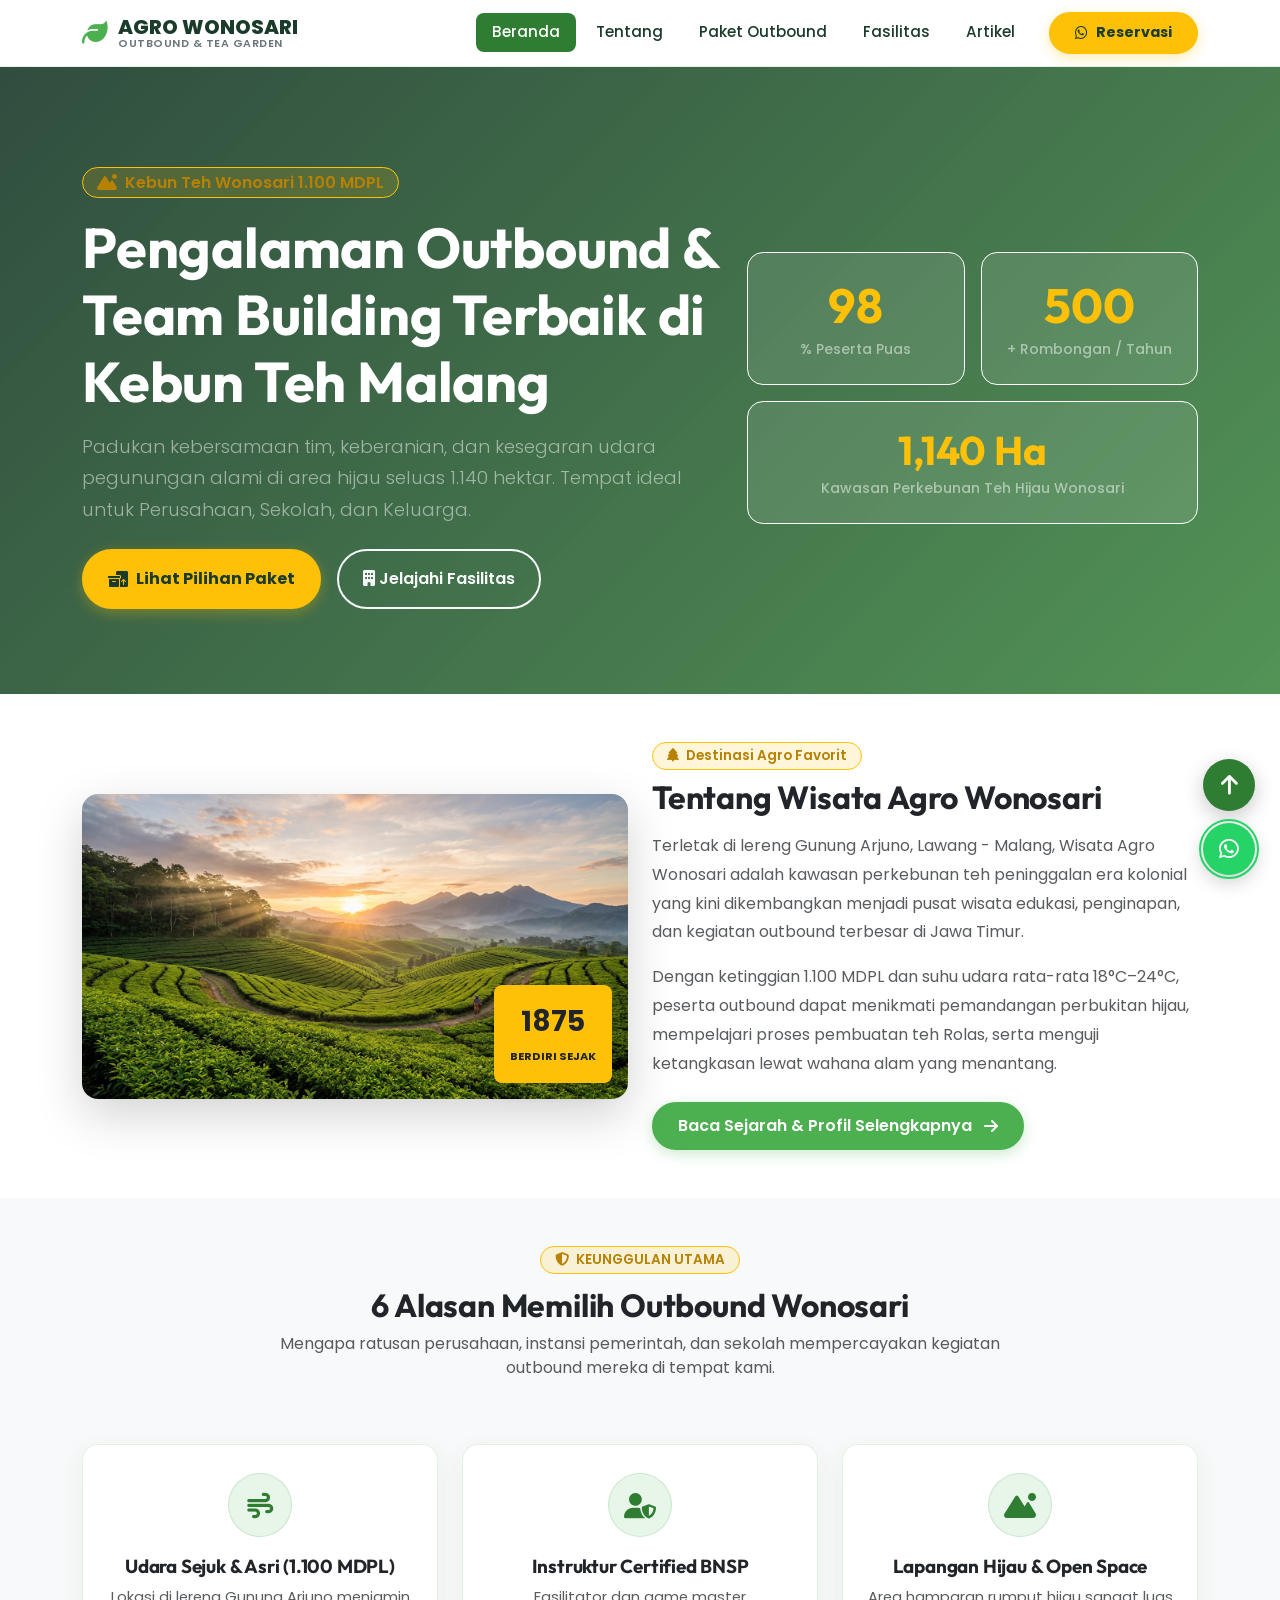
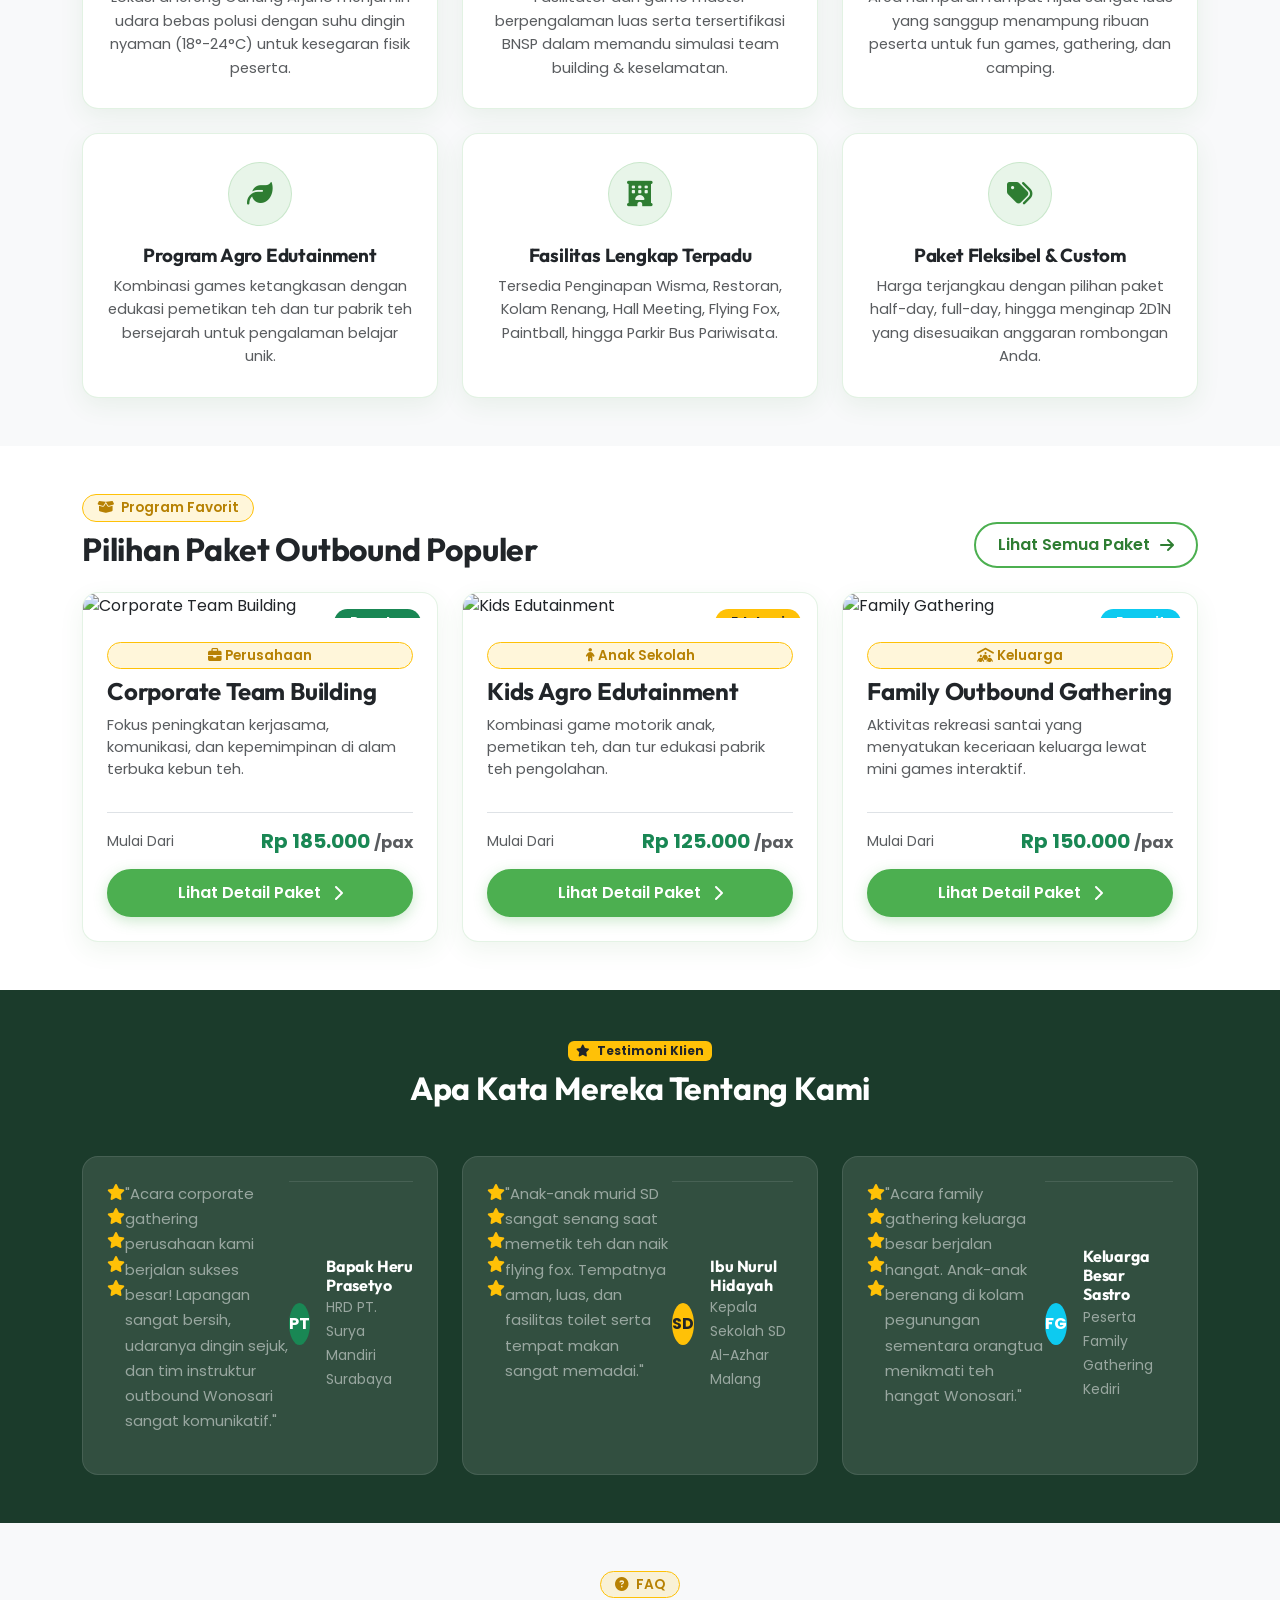
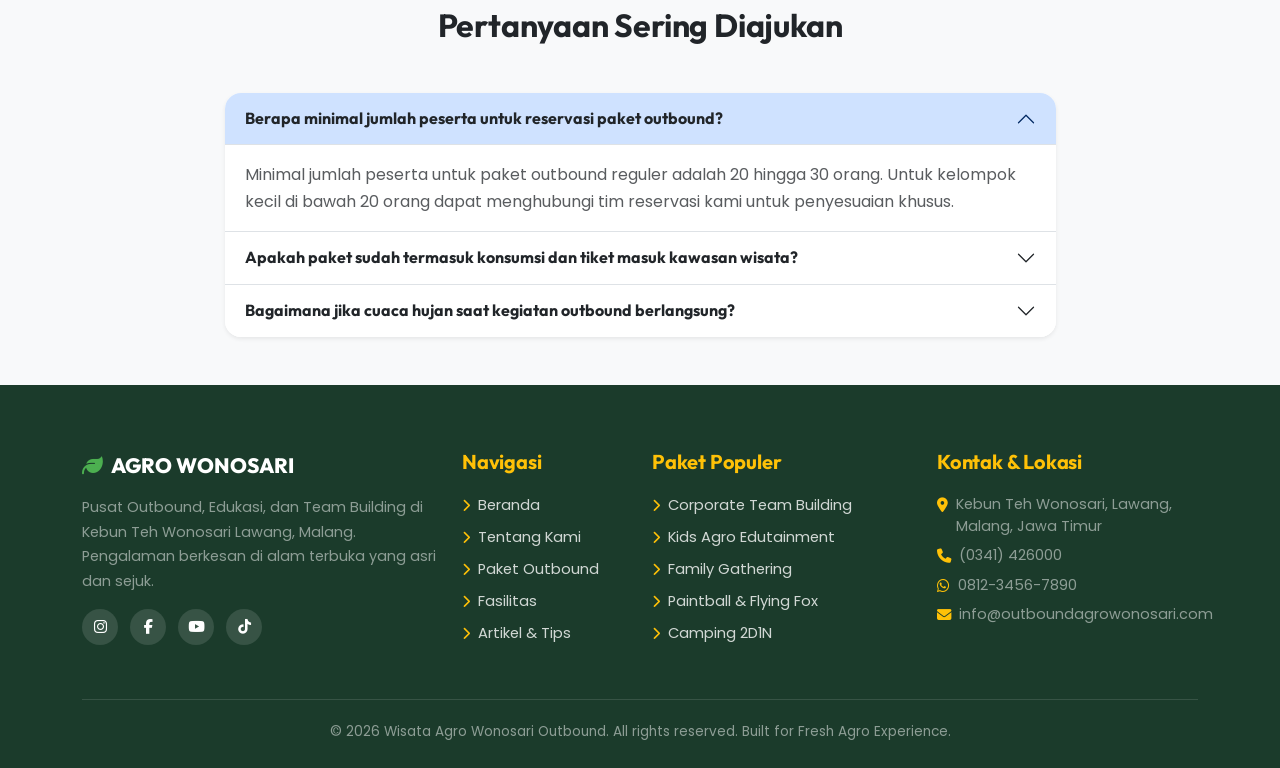
==== index.html @ eac73b1e "wisata agro" ====
<!DOCTYPE html>
<html lang="id">
<head>
  <meta charset="UTF-8" />
  <meta name="viewport" content="width=device-width, initial-scale=1.0" />
  <title>Outbound Wisata Agro Wonosari - Kebun Teh Malang</title>
  <meta name="description" content="Paket outbound terbaik di Wisata Agro Wonosari Kebun Teh Lawang Malang. Team building, family gathering, kids edutainment di kebun teh seluas 1.140 hektar." />
  
  <!-- CSS Dependencies -->
  <link rel="stylesheet" href="https://cdn.jsdelivr.net/npm/bootstrap@5.3.3/dist/css/bootstrap.min.css" />
  <link rel="stylesheet" href="https://cdnjs.cloudflare.com/ajax/libs/font-awesome/6.5.0/css/all.min.css" />
  <link rel="stylesheet" href="css/style.css" />
</head>
<body>

  <!-- Navigation Bar (Sticky Top with Uniform Logo & Right Aligned Hamburger) -->
  <nav class="navbar navbar-expand-lg navbar-custom sticky-top">
    <div class="container d-flex justify-content-between align-items-center">
      <a class="navbar-brand m-0" href="index.html">
        <i class="fa-solid fa-leaf"></i>
        <span class="brand-title">AGRO WONOSARI <small class="brand-sub">OUTBOUND & TEA GARDEN</small></span>
      </a>
      <button class="navbar-toggler ms-auto" type="button" data-bs-toggle="collapse" data-bs-target="#navbarContent" aria-controls="navbarContent" aria-expanded="false" aria-label="Toggle navigation">
        <i class="fa-solid fa-bars"></i>
      </button>

      <div class="collapse navbar-collapse" id="navbarContent">
        <ul class="navbar-nav ms-auto mb-2 mb-lg-0 align-items-lg-center">
          <li class="nav-item"><a class="nav-link active" href="index.html">Beranda</a></li>
          <li class="nav-item"><a class="nav-link" href="tentang.html">Tentang</a></li>
          <li class="nav-item"><a class="nav-link" href="paket.html">Paket Outbound</a></li>
          <li class="nav-item"><a class="nav-link" href="fasilitas.html">Fasilitas</a></li>
          <li class="nav-item"><a class="nav-link" href="artikel.html">Artikel</a></li>
          <li class="nav-item ms-lg-3 mt-2 mt-lg-0">
            <a href="https://wa.me/6281234567890?text=Halo%20Admin%20Wisata%20Agro%20Wonosari,%20saya%20ingin%20tanya%20paket%20outbound" target="_blank" class="btn btn-amber text-dark px-4 py-2" style="font-size: 0.9rem;">
              <i class="fa-brands fa-whatsapp"></i> Reservasi
            </a>
          </li>
        </ul>
      </div>
    </div>
  </nav>

  <!-- Hero Section -->
  <section class="hero-section text-white position-relative">
    <div class="container position-relative z-1">
      <div class="row align-items-center gy-4">
        <div class="col-lg-7">
          <span class="badge badge-amber mb-3 fs-6"><i class="fa-solid fa-mountain-sun me-1"></i> Kebun Teh Wonosari 1.100 MDPL</span>
          <h1 class="display-4 fw-bold text-white mb-3" style="line-height: 1.2;">
            Pengalaman Outbound & Team Building Terbaik di Kebun Teh Malang
          </h1>
          <p class="lead text-white-50 mb-4" style="font-size: 1.15rem; line-height: 1.7;">
            Padukan kebersamaan tim, keberanian, dan kesegaran udara pegunungan alami di area hijau seluas 1.140 hektar. Tempat ideal untuk Perusahaan, Sekolah, dan Keluarga.
          </p>
          <div class="d-flex flex-wrap gap-3">
            <a href="paket.html" class="btn btn-amber text-dark px-4 py-3 fs-6">
              <i class="fa-solid fa-boxes-packing"></i> Lihat Pilihan Paket
            </a>
            <a href="fasilitas.html" class="btn btn-outline-light px-4 py-3 rounded-pill fw-semibold" style="border-width: 2px;">
              <i class="fa-solid fa-building"></i> Jelajahi Fasilitas
            </a>
          </div>
        </div>
        <div class="col-lg-5">
          <div class="row g-3">
            <div class="col-6">
              <div class="p-4 rounded-4 text-center bg-white bg-opacity-10 border border-white border-opacity-20 backdrop-blur">
                <h2 class="display-5 fw-bold text-warning mb-1" data-counter data-target="98">0</h2>
                <p class="small text-white-50 m-0 fw-medium">% Peserta Puas</p>
              </div>
            </div>
            <div class="col-6">
              <div class="p-4 rounded-4 text-center bg-white bg-opacity-10 border border-white border-opacity-20 backdrop-blur">
                <h2 class="display-5 fw-bold text-warning mb-1" data-counter data-target="500">0</h2>
                <p class="small text-white-50 m-0 fw-medium">+ Rombongan / Tahun</p>
              </div>
            </div>
            <div class="col-12">
              <div class="p-4 rounded-4 text-center bg-white bg-opacity-10 border border-white border-opacity-20 backdrop-blur">
                <h2 class="display-6 fw-bold text-warning mb-1"><span data-counter data-target="1140">0</span> Ha</h2>
                <p class="small text-white-50 m-0 fw-medium">Kawasan Perkebunan Teh Hijau Wonosari</p>
              </div>
            </div>
          </div>
        </div>
      </div>
    </div>
  </section>

  <!-- About Section -->
  <section class="py-5 bg-white">
    <div class="container" data-reveal>
      <div class="row align-items-center g-4">
        <div class="col-lg-6">
          <div class="position-relative">
            <img src="assets/img/Wonosari_tea_garden_Malang_202608051844.jpeg" alt="Tentang Wisata Agro Wonosari" class="img-fluid rounded-4 shadow-lg w-100" style="max-height: 400px; object-fit: cover;">
            <div class="position-absolute bottom-0 end-0 bg-warning text-dark p-3 m-3 rounded-3 shadow fw-bold text-center">
              <span class="fs-3 d-block leading-none">1875</span>
              <small class="text-uppercase" style="font-size: 0.7rem;">Berdiri Sejak</small>
            </div>
          </div>
        </div>
        <div class="col-lg-6">
          <span class="badge badge-amber mb-2"><i class="fa-solid fa-tree me-1"></i> Destinasi Agro Favorit</span>
          <h2 class="fw-bold text-dark mb-3">Tentang Wisata Agro Wonosari</h2>
          <p class="text-muted" style="line-height: 1.8;">
            Terletak di lereng Gunung Arjuno, Lawang - Malang, Wisata Agro Wonosari adalah kawasan perkebunan teh peninggalan era kolonial yang kini dikembangkan menjadi pusat wisata edukasi, penginapan, dan kegiatan outbound terbesar di Jawa Timur.
          </p>
          <p class="text-muted" style="line-height: 1.8;">
            Dengan ketinggian 1.100 MDPL dan suhu udara rata-rata 18°C–24°C, peserta outbound dapat menikmati pemandangan perbukitan hijau, mempelajari proses pembuatan teh Rolas, serta menguji ketangkasan lewat wahana alam yang menantang.
          </p>
          <div class="pt-2">
            <a href="tentang.html" class="btn btn-primary-custom">
              Baca Sejarah & Profil Selengkapnya <i class="fa-solid fa-arrow-right ms-1"></i>
            </a>
          </div>
        </div>
      </div>
    </div>
  </section>

  <!-- 6 Alasan Memilih Outbound Wonosari Section (Revised with Themed Responsive Cards) -->
  <section class="py-5 bg-light">
    <div class="container">
      
      <div class="row text-center mb-5" data-reveal>
        <div class="col-lg-8 mx-auto">
          <span class="badge badge-amber text-uppercase mb-2"><i class="fa-solid fa-shield-halved me-1"></i> Keunggulan Utama</span>
          <h2 class="fw-bold text-dark mt-1">6 Alasan Memilih Outbound Wonosari</h2>
          <p class="text-muted">Mengapa ratusan perusahaan, instansi pemerintah, dan sekolah mempercayakan kegiatan outbound mereka di tempat kami.</p>
        </div>
      </div>

      <div class="row g-4">

        <!-- Card 1 -->
        <div class="col-lg-4 col-md-6" data-reveal>
          <div class="reason-card">
            <div class="reason-icon-box">
              <i class="fa-solid fa-wind"></i>
            </div>
            <h4 class="fw-bold text-dark mb-2" style="font-size: 1.18rem;">Udara Sejuk & Asri (1.100 MDPL)</h4>
            <p class="text-muted m-0" style="font-size: 0.92rem; line-height: 1.6;">
              Lokasi di lereng Gunung Arjuno menjamin udara bebas polusi dengan suhu dingin nyaman (18°-24°C) untuk kesegaran fisik peserta.
            </p>
          </div>
        </div>

        <!-- Card 2 -->
        <div class="col-lg-4 col-md-6" data-reveal>
          <div class="reason-card">
            <div class="reason-icon-box">
              <i class="fa-solid fa-user-shield"></i>
            </div>
            <h4 class="fw-bold text-dark mb-2" style="font-size: 1.18rem;">Instruktur Certified BNSP</h4>
            <p class="text-muted m-0" style="font-size: 0.92rem; line-height: 1.6;">
              Fasilitator dan game master berpengalaman luas serta tersertifikasi BNSP dalam memandu simulasi team building & keselamatan.
            </p>
          </div>
        </div>

        <!-- Card 3 -->
        <div class="col-lg-4 col-md-6" data-reveal>
          <div class="reason-card">
            <div class="reason-icon-box">
              <i class="fa-solid fa-mountain-sun"></i>
            </div>
            <h4 class="fw-bold text-dark mb-2" style="font-size: 1.18rem;">Lapangan Hijau & Open Space</h4>
            <p class="text-muted m-0" style="font-size: 0.92rem; line-height: 1.6;">
              Area hamparan rumput hijau sangat luas yang sanggup menampung ribuan peserta untuk fun games, gathering, dan camping.
            </p>
          </div>
        </div>

        <!-- Card 4 -->
        <div class="col-lg-4 col-md-6" data-reveal>
          <div class="reason-card">
            <div class="reason-icon-box">
              <i class="fa-solid fa-leaf"></i>
            </div>
            <h4 class="fw-bold text-dark mb-2" style="font-size: 1.18rem;">Program Agro Edutainment</h4>
            <p class="text-muted m-0" style="font-size: 0.92rem; line-height: 1.6;">
              Kombinasi games ketangkasan dengan edukasi pemetikan teh dan tur pabrik teh bersejarah untuk pengalaman belajar unik.
            </p>
          </div>
        </div>

        <!-- Card 5 -->
        <div class="col-lg-4 col-md-6" data-reveal>
          <div class="reason-card">
            <div class="reason-icon-box">
              <i class="fa-solid fa-hotel"></i>
            </div>
            <h4 class="fw-bold text-dark mb-2" style="font-size: 1.18rem;">Fasilitas Lengkap Terpadu</h4>
            <p class="text-muted m-0" style="font-size: 0.92rem; line-height: 1.6;">
              Tersedia Penginapan Wisma, Restoran, Kolam Renang, Hall Meeting, Flying Fox, Paintball, hingga Parkir Bus Pariwisata.
            </p>
          </div>
        </div>

        <!-- Card 6 -->
        <div class="col-lg-4 col-md-6" data-reveal>
          <div class="reason-card">
            <div class="reason-icon-box">
              <i class="fa-solid fa-tags"></i>
            </div>
            <h4 class="fw-bold text-dark mb-2" style="font-size: 1.18rem;">Paket Fleksibel & Custom</h4>
            <p class="text-muted m-0" style="font-size: 0.92rem; line-height: 1.6;">
              Harga terjangkau dengan pilihan paket half-day, full-day, hingga menginap 2D1N yang disesuaikan anggaran rombongan Anda.
            </p>
          </div>
        </div>

      </div>
    </div>
  </section>

  <!-- Package Preview Section (Revised with Standard Proportional Image Height) -->
  <section class="py-5 bg-white">
    <div class="container">
      
      <div class="d-flex flex-wrap justify-content-between align-items-end mb-4" data-reveal>
        <div>
          <span class="badge badge-amber mb-2"><i class="fa-solid fa-box-open me-1"></i> Program Favorit</span>
          <h2 class="fw-bold text-dark m-0">Pilihan Paket Outbound Populer</h2>
        </div>
        <a href="paket.html" class="btn btn-outline-custom mt-3 mt-md-0">
          Lihat Semua Paket <i class="fa-solid fa-arrow-right ms-1"></i>
        </a>
      </div>

      <div class="row g-4">

        <!-- Package Preview 1 -->
        <div class="col-lg-4 col-md-6" data-reveal>
          <div class="custom-card">
            <div class="position-relative overflow-hidden">
              <img src="https://images.unsplash.com/photo-1522071820081-009f0129c71c?auto=format&fit=crop&w=600&q=80" class="package-card-img" alt="Corporate Team Building">
              <span class="position-absolute top-0 end-0 bg-success text-white px-3 py-1 m-3 rounded-pill fw-bold" style="font-size: 0.78rem;">Populer</span>
            </div>
            <div class="card-body p-4 d-flex flex-column">
              <span class="badge badge-amber mb-2 w-fit-content"><i class="fa-solid fa-briefcase"></i> Perusahaan</span>
              <h4 class="fw-bold text-dark mb-2">Corporate Team Building</h4>
              <p class="text-muted flex-grow-1" style="font-size: 0.92rem;">
                Fokus peningkatan kerjasama, komunikasi, dan kepemimpinan di alam terbuka kebun teh.
              </p>
              <div class="d-flex justify-content-between align-items-center pt-3 border-top my-3">
                <span class="text-muted small">Mulai Dari</span>
                <span class="h5 m-0 text-success fw-bold">Rp 185.000 <small class="fs-6 text-muted">/pax</small></span>
              </div>
              <a href="paket.html" class="btn btn-primary-custom w-100 justify-content-center">
                Lihat Detail Paket <i class="fa-solid fa-chevron-right ms-1"></i>
              </a>
            </div>
          </div>
        </div>

        <!-- Package Preview 2 -->
        <div class="col-lg-4 col-md-6" data-reveal>
          <div class="custom-card">
            <div class="position-relative overflow-hidden">
              <img src="https://images.unsplash.com/photo-1502086223501-7ea6ecd79368?auto=format&fit=crop&w=600&q=80" class="package-card-img" alt="Kids Edutainment">
              <span class="position-absolute top-0 end-0 bg-warning text-dark px-3 py-1 m-3 rounded-pill fw-bold" style="font-size: 0.78rem;">Edukasi</span>
            </div>
            <div class="card-body p-4 d-flex flex-column">
              <span class="badge badge-amber mb-2 w-fit-content"><i class="fa-solid fa-child"></i> Anak Sekolah</span>
              <h4 class="fw-bold text-dark mb-2">Kids Agro Edutainment</h4>
              <p class="text-muted flex-grow-1" style="font-size: 0.92rem;">
                Kombinasi game motorik anak, pemetikan teh, dan tur edukasi pabrik teh pengolahan.
              </p>
              <div class="d-flex justify-content-between align-items-center pt-3 border-top my-3">
                <span class="text-muted small">Mulai Dari</span>
                <span class="h5 m-0 text-success fw-bold">Rp 125.000 <small class="fs-6 text-muted">/pax</small></span>
              </div>
              <a href="paket.html" class="btn btn-primary-custom w-100 justify-content-center">
                Lihat Detail Paket <i class="fa-solid fa-chevron-right ms-1"></i>
              </a>
            </div>
          </div>
        </div>

        <!-- Package Preview 3 -->
        <div class="col-lg-4 col-md-6" data-reveal>
          <div class="custom-card">
            <div class="position-relative overflow-hidden">
              <img src="https://images.unsplash.com/photo-1511895426328-dc8714191300?auto=format&fit=crop&w=600&q=80" class="package-card-img" alt="Family Gathering">
              <span class="position-absolute top-0 end-0 bg-info text-white px-3 py-1 m-3 rounded-pill fw-bold" style="font-size: 0.78rem;">Favorit</span>
            </div>
            <div class="card-body p-4 d-flex flex-column">
              <span class="badge badge-amber mb-2 w-fit-content"><i class="fa-solid fa-people-roof"></i> Keluarga</span>
              <h4 class="fw-bold text-dark mb-2">Family Outbound Gathering</h4>
              <p class="text-muted flex-grow-1" style="font-size: 0.92rem;">
                Aktivitas rekreasi santai yang menyatukan keceriaan keluarga lewat mini games interaktif.
              </p>
              <div class="d-flex justify-content-between align-items-center pt-3 border-top my-3">
                <span class="text-muted small">Mulai Dari</span>
                <span class="h5 m-0 text-success fw-bold">Rp 150.000 <small class="fs-6 text-muted">/pax</small></span>
              </div>
              <a href="paket.html" class="btn btn-primary-custom w-100 justify-content-center">
                Lihat Detail Paket <i class="fa-solid fa-chevron-right ms-1"></i>
              </a>
            </div>
          </div>
        </div>

      </div>
    </div>
  </section>

  <!-- Testimonials Section -->
  <section class="py-5 text-white" style="background-color: var(--deep-forest);">
    <div class="container" data-reveal>
      <div class="text-center mb-5">
        <span class="badge bg-warning text-dark mb-2"><i class="fa-solid fa-star me-1"></i> Testimoni Klien</span>
        <h2 class="fw-bold text-white">Apa Kata Mereka Tentang Kami</h2>
      </div>

      <div class="row g-4">
        <div class="col-md-4">
          <div class="p-4 rounded-4 bg-white bg-opacity-10 border border-white border-opacity-10 h-100 d-flex flex-direction-column">
            <div class="text-warning mb-3">
              <i class="fa-solid fa-star"></i><i class="fa-solid fa-star"></i><i class="fa-solid fa-star"></i><i class="fa-solid fa-star"></i><i class="fa-solid fa-star"></i>
            </div>
            <p class="text-white-50 flex-grow-1" style="font-size: 0.93rem; line-height: 1.7;">
              "Acara corporate gathering perusahaan kami berjalan sukses besar! Lapangan sangat bersih, udaranya dingin sejuk, dan tim instruktur outbound Wonosari sangat komunikatif."
            </p>
            <div class="d-flex align-items-center gap-3 pt-3 border-top border-white border-opacity-10">
              <div class="rounded-circle bg-success text-white d-flex align-items-center justify-content-center fw-bold" style="width: 42px; height: 42px;">PT</div>
              <div>
                <h6 class="fw-bold text-white m-0">Bapak Heru Prasetyo</h6>
                <small class="text-white-50">HRD PT. Surya Mandiri Surabaya</small>
              </div>
            </div>
          </div>
        </div>

        <div class="col-md-4">
          <div class="p-4 rounded-4 bg-white bg-opacity-10 border border-white border-opacity-10 h-100 d-flex flex-direction-column">
            <div class="text-warning mb-3">
              <i class="fa-solid fa-star"></i><i class="fa-solid fa-star"></i><i class="fa-solid fa-star"></i><i class="fa-solid fa-star"></i><i class="fa-solid fa-star"></i>
            </div>
            <p class="text-white-50 flex-grow-1" style="font-size: 0.93rem; line-height: 1.7;">
              "Anak-anak murid SD sangat senang saat memetik teh dan naik flying fox. Tempatnya aman, luas, dan fasilitas toilet serta tempat makan sangat memadai."
            </p>
            <div class="d-flex align-items-center gap-3 pt-3 border-top border-white border-opacity-10">
              <div class="rounded-circle bg-warning text-dark d-flex align-items-center justify-content-center fw-bold" style="width: 42px; height: 42px;">SD</div>
              <div>
                <h6 class="fw-bold text-white m-0">Ibu Nurul Hidayah</h6>
                <small class="text-white-50">Kepala Sekolah SD Al-Azhar Malang</small>
              </div>
            </div>
          </div>
        </div>

        <div class="col-md-4">
          <div class="p-4 rounded-4 bg-white bg-opacity-10 border border-white border-opacity-10 h-100 d-flex flex-direction-column">
            <div class="text-warning mb-3">
              <i class="fa-solid fa-star"></i><i class="fa-solid fa-star"></i><i class="fa-solid fa-star"></i><i class="fa-solid fa-star"></i><i class="fa-solid fa-star"></i>
            </div>
            <p class="text-white-50 flex-grow-1" style="font-size: 0.93rem; line-height: 1.7;">
              "Acara family gathering keluarga besar berjalan hangat. Anak-anak berenang di kolam pegunungan sementara orangtua menikmati teh hangat Wonosari."
            </p>
            <div class="d-flex align-items-center gap-3 pt-3 border-top border-white border-opacity-10">
              <div class="rounded-circle bg-info text-white d-flex align-items-center justify-content-center fw-bold" style="width: 42px; height: 42px;">FG</div>
              <div>
                <h6 class="fw-bold text-white m-0">Keluarga Besar Sastro</h6>
                <small class="text-white-50">Peserta Family Gathering Kediri</small>
              </div>
            </div>
          </div>
        </div>
      </div>

    </div>
  </section>

  <!-- FAQ Accordion Section -->
  <section class="py-5 bg-light">
    <div class="container" data-reveal>
      <div class="text-center mb-5">
        <span class="badge badge-amber mb-2"><i class="fa-solid fa-circle-question me-1"></i> FAQ</span>
        <h2 class="fw-bold text-dark">Pertanyaan Sering Diajukan</h2>
      </div>

      <div class="row justify-content-center">
        <div class="col-lg-9">
          <div class="accordion accordion-flush rounded-4 shadow-sm overflow-hidden" id="faqAccordion">
            
            <div class="accordion-item border-bottom">
              <h2 class="accordion-header" id="headingOne">
                <button class="accordion-button fw-bold text-dark" type="button" data-bs-toggle="collapse" data-bs-target="#collapseOne" aria-expanded="true" aria-controls="collapseOne">
                  Berapa minimal jumlah peserta untuk reservasi paket outbound?
                </button>
              </h2>
              <div id="collapseOne" class="accordion-collapse collapse show" aria-labelledby="headingOne" data-bs-parent="#faqAccordion">
                <div class="accordion-body text-muted" style="line-height: 1.7;">
                  Minimal jumlah peserta untuk paket outbound reguler adalah 20 hingga 30 orang. Untuk kelompok kecil di bawah 20 orang dapat menghubungi tim reservasi kami untuk penyesuaian khusus.
                </div>
              </div>
            </div>

            <div class="accordion-item border-bottom">
              <h2 class="accordion-header" id="headingTwo">
                <button class="accordion-button collapsed fw-bold text-dark" type="button" data-bs-toggle="collapse" data-bs-target="#collapseTwo" aria-expanded="false" aria-controls="collapseTwo">
                  Apakah paket sudah termasuk konsumsi dan tiket masuk kawasan wisata?
                </button>
              </h2>
              <div id="collapseTwo" class="accordion-collapse collapse" aria-labelledby="headingTwo" data-bs-parent="#faqAccordion">
                <div class="accordion-body text-muted" style="line-height: 1.7;">
                  Ya! Seluruh paket outbound kami bersifat *all-in* yang mencakup tiket masuk kawasan Kebun Teh Wonosari, konsumsi makan siang prasmanan, coffee break, sound system, dan peralatan game.
                </div>
              </div>
            </div>

            <div class="accordion-item">
              <h2 class="accordion-header" id="headingThree">
                <button class="accordion-button collapsed fw-bold text-dark" type="button" data-bs-toggle="collapse" data-bs-target="#collapseThree" aria-expanded="false" aria-controls="collapseThree">
                  Bagaimana jika cuaca hujan saat kegiatan outbound berlangsung?
                </button>
              </h2>
              <div id="collapseThree" class="accordion-collapse collapse" aria-labelledby="headingThree" data-bs-parent="#faqAccordion">
                <div class="accordion-body text-muted" style="line-height: 1.7;">
                  Lokasi kami memiliki gedung hall / arena semi-outdoor tertutup. Jika terjadi hujan lebat, kegiatan outbound akan secara fleksibel dipindahkan ke dalam gedung tanpa mengurangi keseruan acara.
                </div>
              </div>
            </div>

          </div>
        </div>
      </div>
    </div>
  </section>

  <!-- Floating Action Buttons (WhatsApp + Back to Top) -->
  <div class="floating-widget-group">
    <button type="button" id="backToTopBtn" class="floating-btn floating-btn-top" aria-label="Kembali ke atas">
      <i class="fa-solid fa-arrow-up"></i>
      <span class="floating-tooltip">Ke Atas</span>
    </button>
    <a href="https://wa.me/6281234567890?text=Halo%20Admin%20Wisata%20Agro%20Wonosari,%20saya%20ingin%20tanya%20paket%20outbound" target="_blank" class="floating-btn floating-btn-wa" aria-label="WhatsApp">
      <i class="fa-brands fa-whatsapp"></i>
      <span class="floating-tooltip">Chat WhatsApp</span>
    </a>
  </div>

  <!-- Footer (Consistent Brand Theme) -->
  <footer class="footer-custom">
    <div class="container">
      <div class="row g-4">
        <div class="col-lg-4 col-md-6">
          <div class="footer-brand">
            <i class="fa-solid fa-leaf"></i>
            <span>AGRO WONOSARI</span>
          </div>
          <p class="text-white-50 mb-3" style="font-size: 0.9rem; line-height: 1.7;">
            Pusat Outbound, Edukasi, dan Team Building di Kebun Teh Wonosari Lawang, Malang. Pengalaman berkesan di alam terbuka yang asri dan sejuk.
          </p>
          <div class="social-links">
            <a href="#"><i class="fa-brands fa-instagram"></i></a>
            <a href="#"><i class="fa-brands fa-facebook-f"></i></a>
            <a href="#"><i class="fa-brands fa-youtube"></i></a>
            <a href="#"><i class="fa-brands fa-tiktok"></i></a>
          </div>
        </div>

        <div class="col-lg-2 col-md-6">
          <h5>Navigasi</h5>
          <ul class="footer-links">
            <li><a href="index.html"><i class="fa-solid fa-chevron-right me-2 text-warning small"></i>Beranda</a></li>
            <li><a href="tentang.html"><i class="fa-solid fa-chevron-right me-2 text-warning small"></i>Tentang Kami</a></li>
            <li><a href="paket.html"><i class="fa-solid fa-chevron-right me-2 text-warning small"></i>Paket Outbound</a></li>
            <li><a href="fasilitas.html"><i class="fa-solid fa-chevron-right me-2 text-warning small"></i>Fasilitas</a></li>
            <li><a href="artikel.html"><i class="fa-solid fa-chevron-right me-2 text-warning small"></i>Artikel & Tips</a></li>
          </ul>
        </div>

        <div class="col-lg-3 col-md-6">
          <h5>Paket Populer</h5>
          <ul class="footer-links">
            <li><a href="paket.html"><i class="fa-solid fa-chevron-right me-2 text-warning small"></i>Corporate Team Building</a></li>
            <li><a href="paket.html"><i class="fa-solid fa-chevron-right me-2 text-warning small"></i>Kids Agro Edutainment</a></li>
            <li><a href="paket.html"><i class="fa-solid fa-chevron-right me-2 text-warning small"></i>Family Gathering</a></li>
            <li><a href="paket.html"><i class="fa-solid fa-chevron-right me-2 text-warning small"></i>Paintball & Flying Fox</a></li>
            <li><a href="paket.html"><i class="fa-solid fa-chevron-right me-2 text-warning small"></i>Camping 2D1N</a></li>
          </ul>
        </div>

        <div class="col-lg-3 col-md-6">
          <h5>Kontak & Lokasi</h5>
          <ul class="footer-links text-white-50" style="font-size: 0.9rem;">
            <li class="mb-2 d-flex gap-2"><i class="fa-solid fa-location-dot text-warning mt-1"></i> Kebun Teh Wonosari, Lawang, Malang, Jawa Timur</li>
            <li class="mb-2 d-flex gap-2"><i class="fa-solid fa-phone text-warning mt-1"></i> (0341) 426000</li>
            <li class="mb-2 d-flex gap-2"><i class="fa-brands fa-whatsapp text-warning mt-1"></i> 0812-3456-7890</li>
            <li class="mb-2 d-flex gap-2"><i class="fa-solid fa-envelope text-warning mt-1"></i> info@outboundagrowonosari.com</li>
          </ul>
        </div>
      </div>

      <div class="footer-bottom text-center">
        <p class="m-0 text-white-50">
          &copy; 2026 Wisata Agro Wonosari Outbound. All rights reserved. Built for Fresh Agro Experience.
        </p>
      </div>
    </div>
  </footer>

  <!-- JS Scripts -->
  <script src="https://cdn.jsdelivr.net/npm/bootstrap@5.3.3/dist/js/bootstrap.bundle.min.js"></script>
  <script src="js/main.js"></script>
</body>
</html>
---- css/style.css ----
/* ==========================================================================
   Wisata Agro Wonosari - Outbound Web Theme (Revised Modern Minimalist)
   Theme: Perkebunan & Edukasi (Kebun Teh Wonosari, Lawang - Malang)
   Colors: Leaf Green (#4CAF50), Dark Green (#2E7D32), Deep Forest (#1B3B2B), 
           Soft Amber (#FFC107), Soft Green BG (#E8F5E9), Off-White (#F9F9F9)
   ========================================================================== */

@import url('https://fonts.googleapis.com/css2?family=Outfit:wght@400;500;600;700;800&family=Poppins:wght@300;400;500;600;700&display=swap');

:root {
  --primary-green: #4CAF50;
  --dark-green: #2E7D32;
  --deep-forest: #1B3B2B;
  --light-green: #81C784;
  --soft-green-bg: #E8F5E9;
  --off-white: #F9F9F9;
  --pure-white: #FFFFFF;
  --accent-amber: #FFC107;
  --dark-amber: #FFA000;
  --text-dark: #212529;
  --text-muted: #6C757D;
  --card-shadow: 0 8px 24px rgba(46, 125, 50, 0.08);
  --hover-shadow: 0 14px 32px rgba(46, 125, 50, 0.16);
  --border-radius-lg: 16px;
  --border-radius-sm: 10px;
  --transition: all 0.3s cubic-bezier(0.25, 0.8, 0.25, 1);
}

/* Prevent horizontal scroll / page shaking on mobile */
html, body {
  width: 100%;
  max-width: 100vw;
  overflow-x: hidden !important;
  font-family: 'Poppins', sans-serif;
  background-color: var(--off-white);
  color: var(--text-dark);
  scroll-behavior: smooth;
}

h1, h2, h3, h4, h5, h6, .brand-font {
  font-family: 'Outfit', sans-serif;
  font-weight: 700;
  letter-spacing: -0.2px;
}

/* ==========================================================================
   Scroll Reveal Animation
   ========================================================================== */
[data-reveal] {
  opacity: 0;
  transform: translateY(24px);
  transition: opacity 0.55s cubic-bezier(0.25, 0.8, 0.25, 1),
              transform 0.55s cubic-bezier(0.25, 0.8, 0.25, 1);
}

[data-reveal].revealed {
  opacity: 1;
  transform: translateY(0);
}

/* ==========================================================================
   Navigation Bar (Sticky & Uniform Logo)
   ========================================================================== */
.navbar-custom {
  background-color: rgba(255, 255, 255, 0.96);
  backdrop-filter: blur(12px);
  -webkit-backdrop-filter: blur(12px);
  border-bottom: 1.5px solid rgba(76, 175, 80, 0.15);
  transition: var(--transition);
  padding: 12px 0;
  position: sticky;
  top: 0;
  z-index: 1040;
}

/* Uniform Logo Size across ALL Pages */
.navbar-brand {
  font-weight: 800;
  color: var(--deep-forest) !important;
  font-size: 1.25rem;
  display: flex;
  align-items: center;
  gap: 10px;
  text-decoration: none;
  padding: 0;
  margin: 0;
}

.navbar-brand i {
  color: var(--primary-green);
  font-size: 1.6rem;
  line-height: 1;
}

.navbar-brand .brand-title {
  display: flex;
  flex-direction: column;
  line-height: 1.1;
  font-weight: 800;
}

.navbar-brand .brand-sub {
  font-size: 0.68rem;
  font-weight: 600;
  letter-spacing: 0.5px;
  color: var(--text-muted);
}

.navbar-nav .nav-link {
  color: var(--deep-forest) !important;
  font-weight: 500;
  font-size: 0.95rem;
  padding: 8px 16px !important;
  border-radius: 8px;
  transition: var(--transition);
  margin: 0 2px;
}

.navbar-nav .nav-link:hover,
.navbar-nav .nav-link.active {
  color: #fff !important;
  background-color: var(--dark-green);
}

/* Hamburger Toggler Aligned Far Right on Mobile */
.navbar-toggler {
  border: 2px solid var(--primary-green);
  color: var(--dark-green);
  padding: 6px 12px;
  border-radius: 8px;
  margin-left: auto; /* Pushes to far right edge */
}

.navbar-toggler:focus {
  box-shadow: 0 0 0 0.25rem rgba(76, 175, 80, 0.25);
  outline: none;
}

/* ==========================================================================
   Hero Sections
   ========================================================================== */
.hero-section {
  position: relative;
  background: linear-gradient(135deg, rgba(27, 59, 43, 0.9), rgba(46, 125, 50, 0.82)),
              url('https://images.unsplash.com/photo-1544717305-2782549b5136?auto=format&fit=crop&w=1600&q=80') center/cover no-repeat;
  color: #fff;
  padding: 100px 0 85px 0;
  overflow: hidden;
  min-height: 540px;
  display: flex;
  align-items: center;
}

.page-hero {
  position: relative;
  background: linear-gradient(135deg, rgba(27, 59, 43, 0.92), rgba(46, 125, 50, 0.85)),
              url('https://images.unsplash.com/photo-1501785888041-af3ef285b470?auto=format&fit=crop&w=1600&q=80') center/cover no-repeat;
  color: #fff;
  padding: 65px 0 55px 0;
  text-align: center;
}

.page-hero h1 {
  font-size: 2.5rem;
  font-weight: 800;
  margin-bottom: 12px;
}

.page-hero p {
  font-size: 1.1rem;
  color: rgba(255, 255, 255, 0.9);
  max-width: 680px;
  margin: 0 auto;
}

/* ==========================================================================
   Buttons & Badges
   ========================================================================== */
.btn-primary-custom {
  background-color: var(--primary-green);
  border: 2px solid var(--primary-green);
  color: #fff !important;
  font-weight: 600;
  padding: 10px 24px;
  border-radius: 30px;
  transition: var(--transition);
  display: inline-flex;
  align-items: center;
  justify-content: center;
  gap: 8px;
  text-decoration: none;
  box-shadow: 0 4px 14px rgba(76, 175, 80, 0.28);
}

.btn-primary-custom:hover {
  background-color: var(--dark-green);
  border-color: var(--dark-green);
  color: #fff !important;
  transform: translateY(-2px);
  box-shadow: 0 8px 22px rgba(46, 125, 50, 0.38);
}

.btn-amber {
  background-color: var(--accent-amber);
  border: 2px solid var(--accent-amber);
  color: var(--deep-forest) !important;
  font-weight: 700;
  padding: 10px 24px;
  border-radius: 30px;
  transition: var(--transition);
  display: inline-flex;
  align-items: center;
  justify-content: center;
  gap: 8px;
  text-decoration: none;
  box-shadow: 0 4px 14px rgba(255, 193, 7, 0.32);
}

.btn-amber:hover {
  background-color: var(--dark-amber);
  border-color: var(--dark-amber);
  color: var(--deep-forest) !important;
  transform: translateY(-2px);
  box-shadow: 0 8px 22px rgba(255, 160, 0, 0.42);
}

.btn-outline-custom {
  border: 2px solid var(--primary-green);
  color: var(--dark-green) !important;
  background: transparent;
  font-weight: 600;
  padding: 9px 22px;
  border-radius: 30px;
  transition: var(--transition);
  display: inline-flex;
  align-items: center;
  justify-content: center;
  gap: 6px;
  text-decoration: none;
}

.btn-outline-custom:hover {
  background-color: var(--primary-green);
  color: #fff !important;
  transform: translateY(-2px);
}

.badge-amber {
  background-color: rgba(255, 193, 7, 0.15);
  color: #B78103;
  border: 1px solid var(--accent-amber);
  font-weight: 600;
  padding: 6px 14px;
  border-radius: 20px;
  font-size: 0.85rem;
}

/* ==========================================================================
   Cards (Feature / 6 Alasan / Package / Facility / Article)
   ========================================================================== */
.custom-card {
  background: #fff;
  border-radius: var(--border-radius-lg);
  border: 1px solid rgba(76, 175, 80, 0.15);
  box-shadow: var(--card-shadow);
  transition: var(--transition);
  height: 100%;
  overflow: hidden;
  display: flex;
  flex-direction: column;
}

.custom-card:hover {
  transform: translateY(-6px);
  box-shadow: var(--hover-shadow);
  border-color: rgba(76, 175, 80, 0.35);
}

/* 6 Alasan Cards - Clean & Proportional Theme */
.reason-card {
  background: #fff;
  border-radius: var(--border-radius-lg);
  padding: 28px 22px;
  border: 1px solid rgba(76, 175, 80, 0.16);
  box-shadow: var(--card-shadow);
  transition: var(--transition);
  height: 100%;
  display: flex;
  flex-direction: column;
  align-items: center;
  text-align: center;
}

.reason-card:hover {
  transform: translateY(-6px);
  box-shadow: var(--hover-shadow);
  border-color: var(--primary-green);
  background: linear-gradient(180deg, #FFFFFF 0%, var(--soft-green-bg) 100%);
}

.reason-icon-box {
  width: 64px;
  height: 64px;
  border-radius: 50%;
  background: var(--soft-green-bg);
  color: var(--dark-green);
  display: flex;
  align-items: center;
  justify-content: center;
  font-size: 1.6rem;
  margin-bottom: 18px;
  transition: var(--transition);
  border: 1px solid rgba(76, 175, 80, 0.2);
}

.reason-card:hover .reason-icon-box {
  background: var(--dark-green);
  color: #fff;
  transform: scale(1.1);
}

/* Package Card Proportional Image Styling */
.package-card-img {
  width: 100%;
  height: 210px; /* Standard proportional height */
  object-fit: cover;
  transition: transform 0.4s ease;
}

.custom-card:hover .package-card-img {
  transform: scale(1.04);
}

/* Facility Card with Hover Animation */
.facility-card {
  background: #fff;
  border-radius: var(--border-radius-lg);
  border: 1px solid rgba(76, 175, 80, 0.15);
  box-shadow: var(--card-shadow);
  transition: var(--transition);
  height: 100%;
  overflow: hidden;
  display: flex;
  flex-direction: column;
}

.facility-card:hover {
  transform: translateY(-6px);
  box-shadow: var(--hover-shadow);
  border-color: var(--primary-green);
}

.facility-card-img {
  width: 100%;
  height: 220px;
  object-fit: cover;
  transition: transform 0.5s ease;
}

.facility-card:hover .facility-card-img {
  transform: scale(1.06);
}

/* Visi & Misi Compact Cards */
.visi-misi-card {
  background: #fff;
  border-radius: var(--border-radius-lg);
  padding: 24px 20px; /* Compact padding */
  border: 1px solid rgba(76, 175, 80, 0.18);
  box-shadow: var(--card-shadow);
  transition: var(--transition);
  height: 100%;
}

.visi-misi-card:hover {
  transform: translateY(-4px);
  box-shadow: var(--hover-shadow);
}

.visi-misi-card h4 {
  font-size: 1.25rem;
  margin-bottom: 12px;
}

.visi-misi-card p, .visi-misi-card li {
  font-size: 0.92rem; /* Adjusted readable text size */
  line-height: 1.6;
}

/* Article Card */
.article-card-img {
  height: 195px;
  object-fit: cover;
  width: 100%;
}

.article-meta {
  font-size: 0.84rem;
  color: var(--text-muted);
  display: flex;
  gap: 14px;
  margin-bottom: 10px;
}

.article-meta i {
  color: var(--primary-green);
}

/* Modal / Detail Popup Styling */
.modal-content-custom {
  border-radius: var(--border-radius-lg);
  border: none;
  overflow: hidden;
  box-shadow: 0 25px 60px rgba(0,0,0,0.3);
}

.modal-header-custom {
  background: var(--deep-forest);
  color: #fff;
  padding: 18px 24px;
  border: none;
}

.facility-list {
  list-style: none;
  padding: 0;
  margin: 0;
}

.facility-list li {
  padding: 8px 0;
  border-bottom: 1px dashed rgba(0,0,0,0.08);
  display: flex;
  align-items: center;
  gap: 12px;
  font-size: 0.92rem;
}

.facility-list li i {
  color: var(--primary-green);
  font-size: 1.05rem;
}

/* ==========================================================================
   Floating Action Buttons (WhatsApp + Back To Top)
   ========================================================================== */
.floating-widget-group, .floating-container {
  position: fixed;
  bottom: 25px;
  right: 25px;
  z-index: 1050;
  display: flex;
  flex-direction: column;
  gap: 12px;
}

.floating-btn {
  width: 52px;
  height: 52px;
  border-radius: 50%;
  display: flex;
  align-items: center;
  justify-content: center;
  color: #fff !important;
  font-size: 1.4rem;
  box-shadow: 0 6px 20px rgba(0, 0, 0, 0.22);
  transition: var(--transition);
  text-decoration: none;
  position: relative;
  border: none;
  cursor: pointer;
}

.floating-btn:hover {
  transform: scale(1.12);
  color: #fff !important;
}

.floating-btn-wa, .btn-wa {
  background-color: #25D366;
}

.floating-btn-wa::before, .btn-wa::before {
  content: '';
  position: absolute;
  top: -4px; left: -4px; right: -4px; bottom: -4px;
  border-radius: 50%;
  border: 2px solid #25D366;
  animation: waPulse 2s infinite ease-out;
}

@keyframes waPulse {
  0% { transform: scale(0.95); opacity: 0.8; }
  100% { transform: scale(1.4); opacity: 0; }
}

.floating-btn-top, .btn-top {
  background-color: var(--dark-green);
  opacity: 0;
  pointer-events: none;
  transform: translateY(15px);
}

.floating-btn-top.show, .btn-top.show {
  opacity: 1;
  pointer-events: auto;
  transform: translateY(0);
}

.floating-tooltip, .floating-label {
  position: absolute;
  right: 64px;
  background: rgba(27, 59, 43, 0.92);
  color: #fff;
  padding: 5px 12px;
  border-radius: 8px;
  font-size: 0.78rem;
  font-weight: 600;
  white-space: nowrap;
  opacity: 0;
  pointer-events: none;
  transition: var(--transition);
}

.floating-btn:hover .floating-tooltip,
.floating-btn:hover .floating-label {
  opacity: 1;
}

/* ==========================================================================
   Footer (Consistent Deep Forest Brand Theme Across All Pages)
   ========================================================================== */
.footer-custom {
  background-color: var(--deep-forest) !important;
  color: rgba(255, 255, 255, 0.85) !important;
  padding: 65px 0 25px 0;
  font-size: 0.92rem;
}

.footer-brand {
  font-family: 'Outfit', sans-serif;
  font-size: 1.3rem;
  font-weight: 800;
  color: #ffffff !important;
  margin-bottom: 14px;
  display: flex;
  align-items: center;
  gap: 8px;
}

.footer-brand i {
  color: var(--primary-green);
}

.footer-custom h5, .footer-custom h6 {
  color: var(--accent-amber) !important;
  font-weight: 700;
  margin-bottom: 20px;
}

.footer-links {
  list-style: none;
  padding: 0;
  margin: 0;
}

.footer-links li {
  margin-bottom: 10px;
}

.footer-custom a, .footer-links a {
  color: rgba(255, 255, 255, 0.8) !important;
  text-decoration: none;
  transition: var(--transition);
  display: inline-block;
}

.footer-custom a:hover, .footer-links a:hover {
  color: var(--accent-amber) !important;
  transform: translateX(4px);
}

.social-links a, .footer-social a {
  width: 36px;
  height: 36px;
  border-radius: 50%;
  background: rgba(255, 255, 255, 0.12);
  display: inline-flex;
  align-items: center;
  justify-content: center;
  color: #fff !important;
  margin-right: 8px;
  transition: var(--transition);
  text-decoration: none;
}

.social-links a:hover, .footer-social a:hover {
  background: var(--primary-green);
  transform: translateY(-3px);
}

.footer-bottom {
  border-top: 1px solid rgba(255, 255, 255, 0.12);
  padding-top: 22px;
  margin-top: 45px;
  color: rgba(255, 255, 255, 0.65);
  font-size: 0.85rem;
}

/* ==========================================================================
   Responsive Mobile Optimization (Comfortable View & Spacing)
   ========================================================================== */
@media (max-width: 991.98px) {
  .navbar-collapse {
    background: #fff;
    padding: 20px;
    border-radius: 12px;
    box-shadow: 0 10px 30px rgba(0,0,0,0.1);
    margin-top: 12px;
    border: 1px solid var(--soft-green-bg);
  }
  .navbar-nav .nav-link {
    padding: 10px 16px !important;
    margin: 3px 0;
  }
}

@media (max-width: 768px) {
  .hero-section { padding: 70px 0 55px 0; min-height: auto; }
  .page-hero { padding: 45px 0 35px; }
  .page-hero h1 { font-size: 1.7rem; }
  .page-hero p { font-size: 0.93rem; }
  .floating-widget-group, .floating-container { bottom: 18px; right: 18px; gap: 10px; }
  .floating-btn { width: 46px; height: 46px; font-size: 1.2rem; }
  .reason-card { padding: 22px 16px; }
  .package-card-img, .facility-card-img { height: 185px; }
  .modal-dialog { margin: 12px; }
  /* Article sidebar moves below on mobile */
  .article-sidebar-col { order: 2; }
  .article-content-col { order: 1; }
  /* General section spacing mobile */
  section.py-5 { padding-top: 2.5rem !important; padding-bottom: 2.5rem !important; }
  .display-4 { font-size: 1.9rem !important; }
  .display-5 { font-size: 1.6rem !important; }
}

@media (max-width: 480px) {
  .hero-section { padding: 55px 0 45px; }
  .page-hero h1 { font-size: 1.45rem; }
  .page-hero p { font-size: 0.88rem; }
  .reason-card { padding: 18px 14px; }
  .reason-icon-box { width: 52px; height: 52px; font-size: 1.3rem; }
  .navbar-brand .brand-title { font-size: 1rem; }
  .navbar-brand .brand-sub { display: none; }
  .footer-custom { padding: 40px 0 20px; }
  h2 { font-size: 1.4rem !important; }
  h3 { font-size: 1.2rem !important; }
}
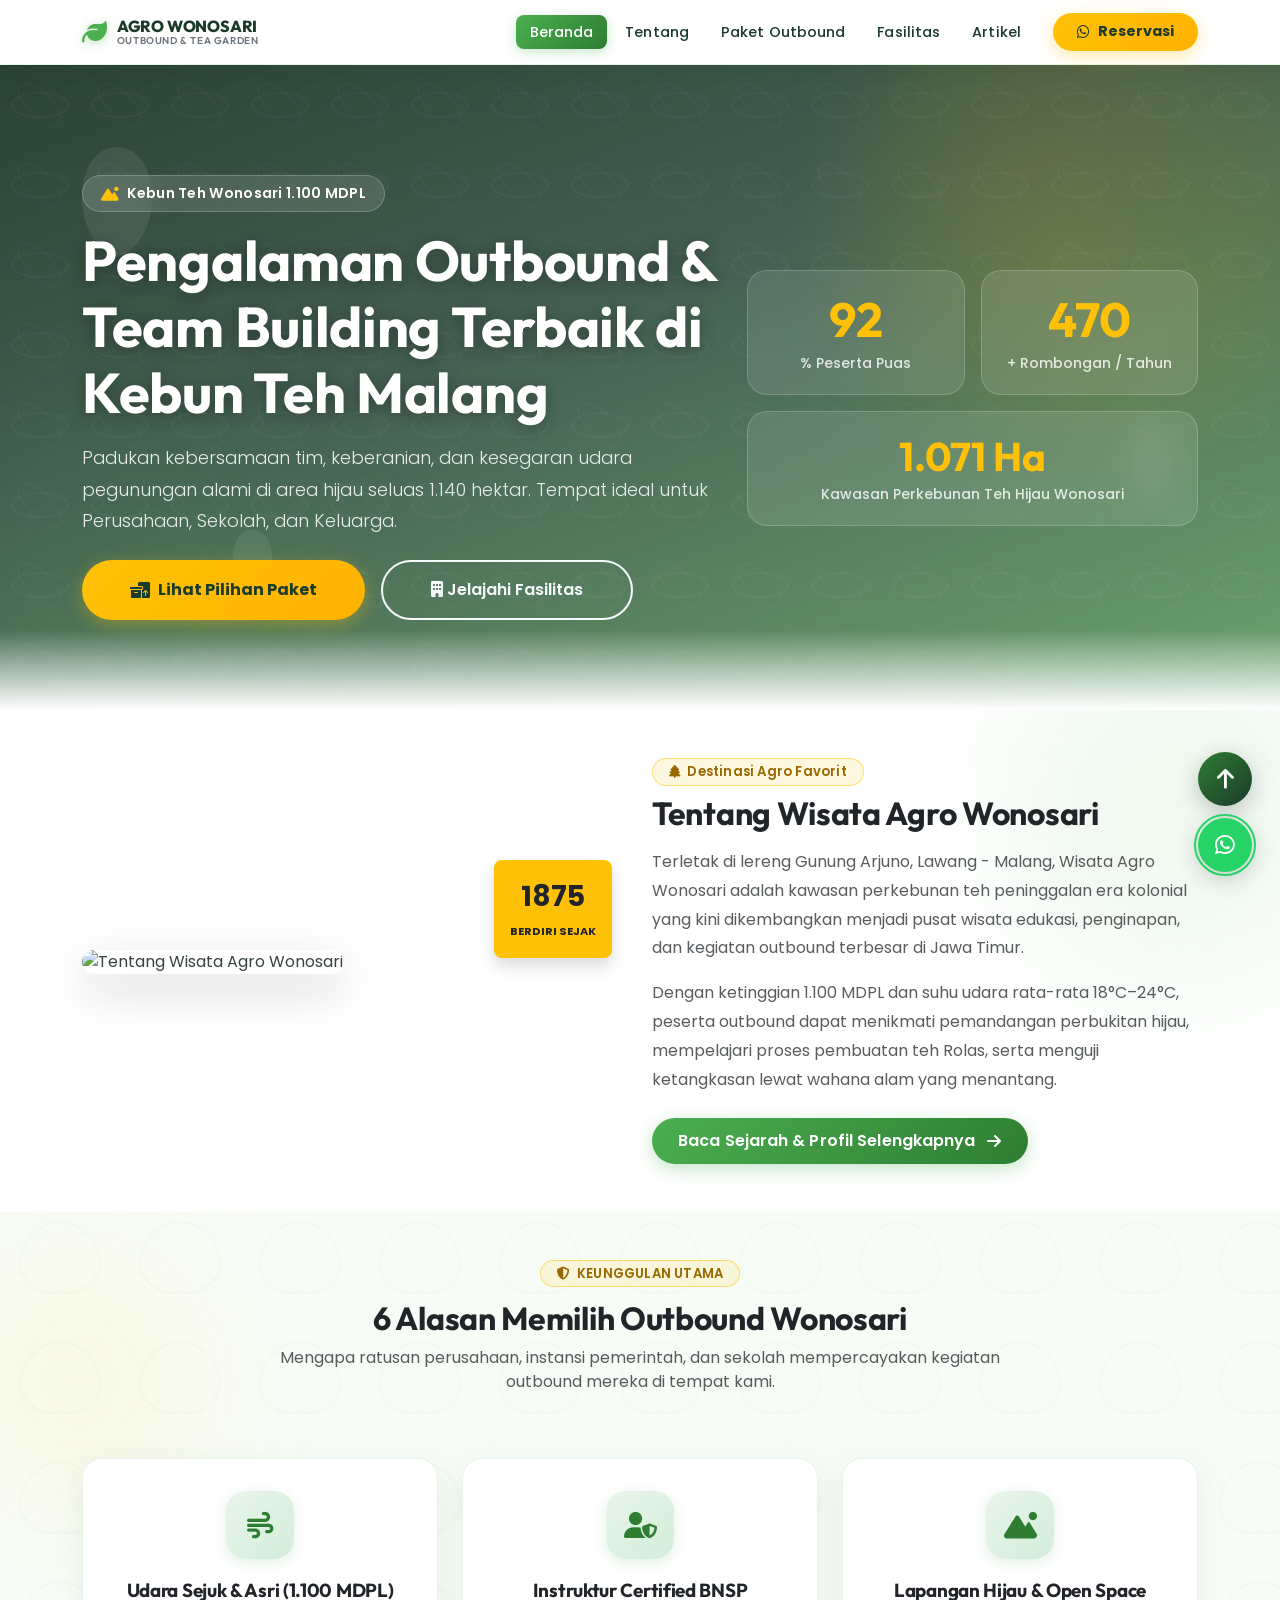
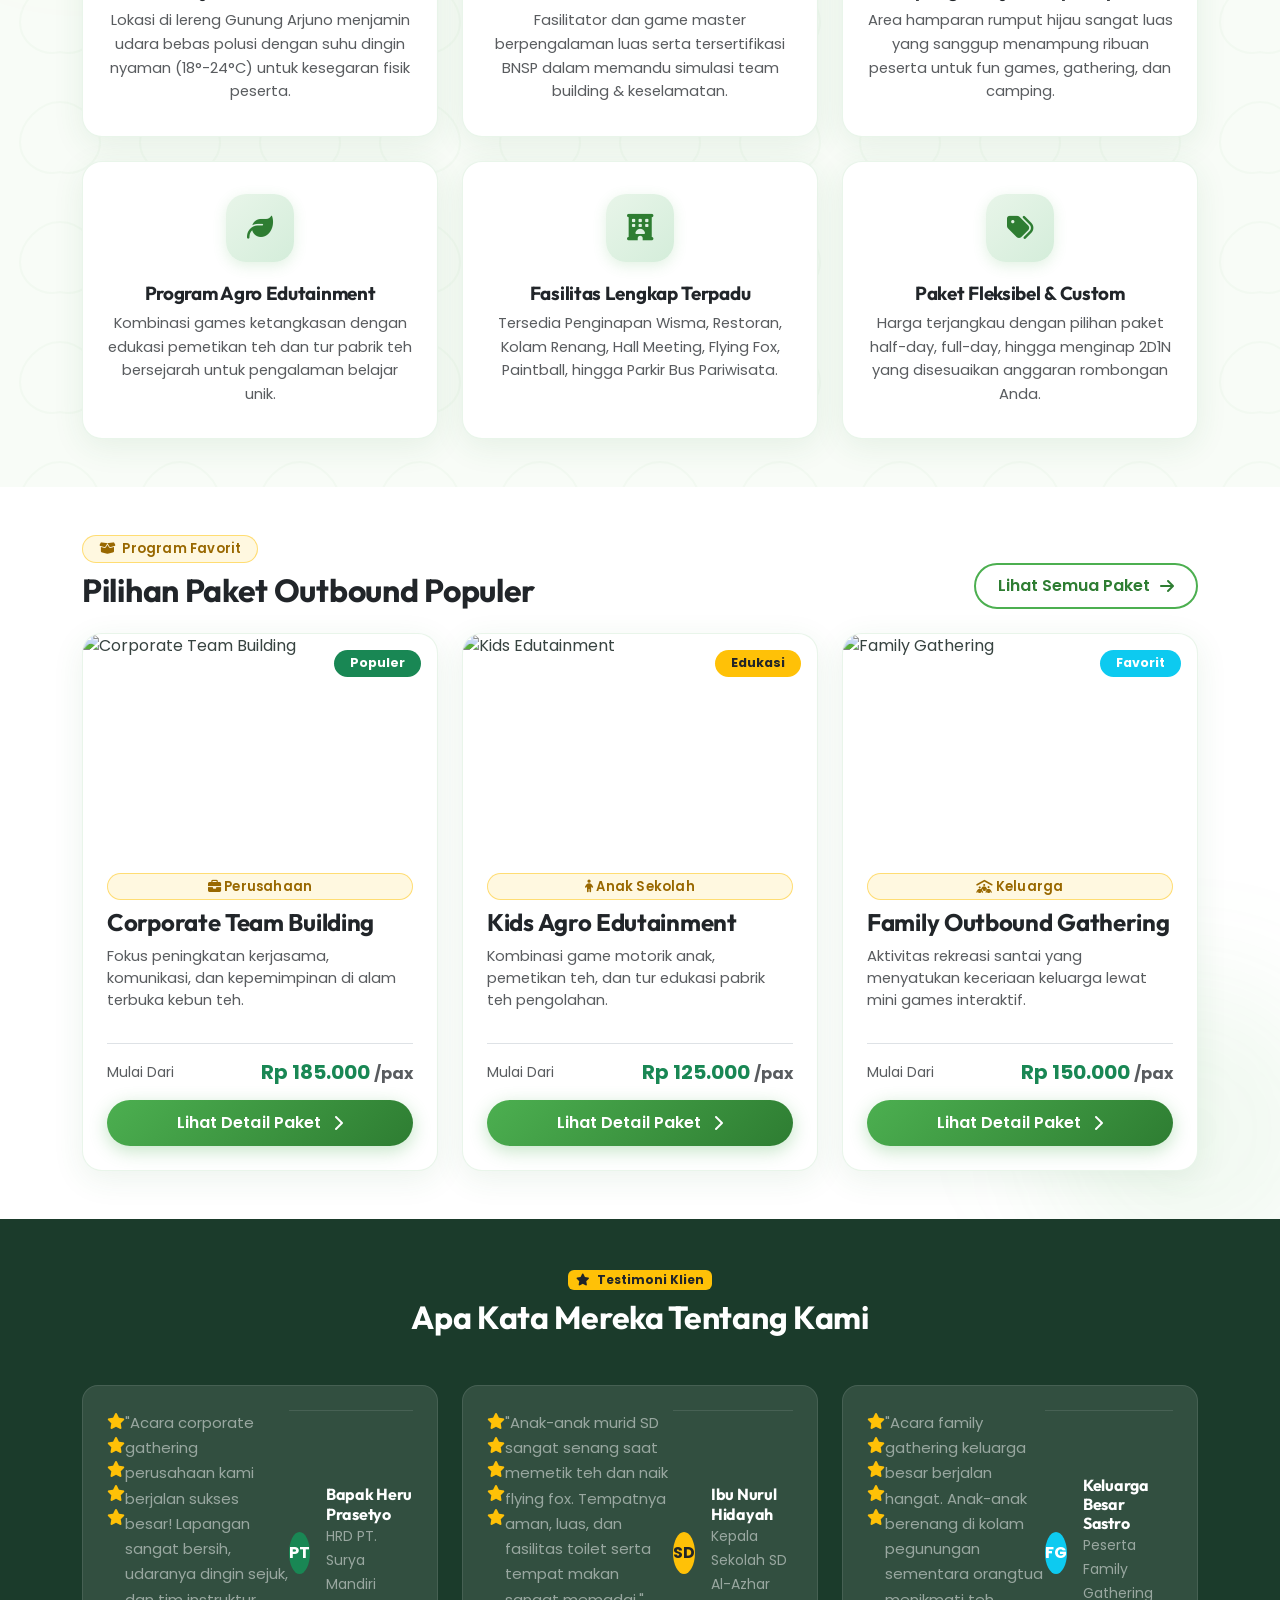
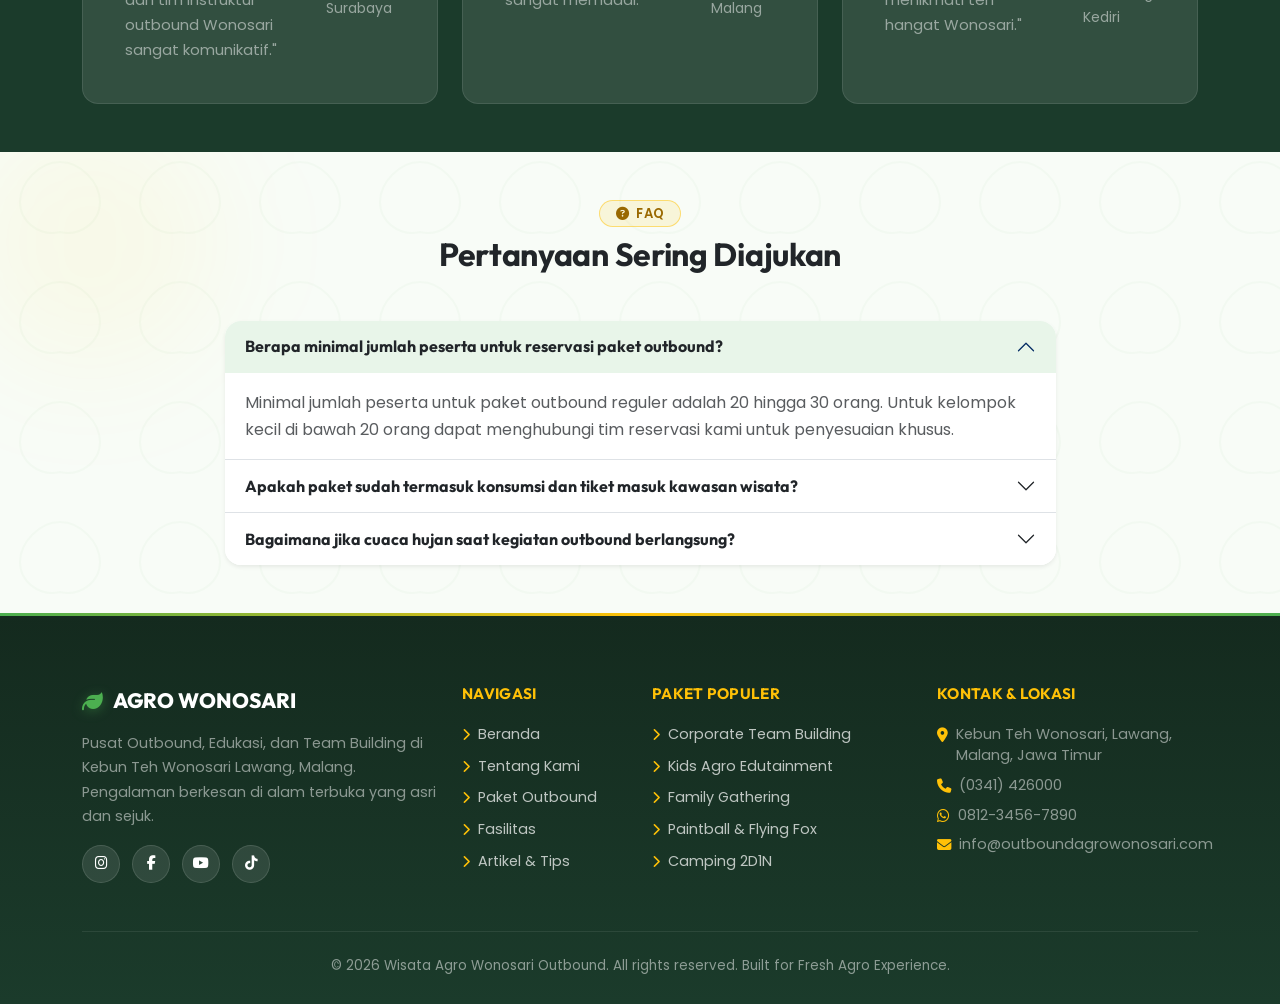
==== commit 7148b91a: "update website" ====
--- a/index.html
+++ b/index.html
@@ -41,23 +41,37 @@
     </div>
   </nav>
 
-  <!-- Hero Section -->
+  <!-- Hero Section – Premium Cinematic -->
   <section class="hero-section text-white position-relative">
-    <div class="container position-relative z-1">
+
+    <!-- Floating botanical leaves -->
+    <svg class="hero-leaf" style="top:12%;left:6%" viewBox="0 0 80 120" fill="white"><path d="M40 5 C20 5 5 25 5 55 C5 85 20 110 40 115 C60 110 75 85 75 55 C75 25 60 5 40 5Z"/></svg>
+    <svg class="hero-leaf" style="top:55%;right:8%;width:55px" viewBox="0 0 80 120" fill="white"><path d="M40 5 C20 5 5 25 5 55 C5 85 20 110 40 115 C60 110 75 85 75 55 C75 25 60 5 40 5Z"/></svg>
+    <svg class="hero-leaf" style="bottom:18%;left:18%;width:45px;animation-delay:3s" viewBox="0 0 80 120" fill="white"><path d="M40 5 C20 5 5 25 5 55 C5 85 20 110 40 115 C60 110 75 85 75 55 C75 25 60 5 40 5Z"/></svg>
+
+    <!-- Blur orbs -->
+    <div class="blur-orb blur-orb-amber" style="width:500px;height:500px;top:-150px;right:-100px;position:absolute;"></div>
+    <div class="blur-orb blur-orb-green" style="width:400px;height:400px;bottom:-80px;left:-80px;position:absolute;"></div>
+
+    <div class="container position-relative" style="z-index:2">
       <div class="row align-items-center gy-4">
         <div class="col-lg-7">
-          <span class="badge badge-amber mb-3 fs-6"><i class="fa-solid fa-mountain-sun me-1"></i> Kebun Teh Wonosari 1.100 MDPL</span>
-          <h1 class="display-4 fw-bold text-white mb-3" style="line-height: 1.2;">
-            Pengalaman Outbound & Team Building Terbaik di Kebun Teh Malang
+          <!-- Glass badge -->
+          <div class="hero-glass-badge mb-3">
+            <i class="fa-solid fa-mountain-sun"></i>
+            Kebun Teh Wonosari 1.100 MDPL
+          </div>
+          <h1 class="display-4 fw-bold text-white mb-3" style="line-height:1.18;text-shadow:0 3px 16px rgba(0,0,0,0.3);">
+            Pengalaman Outbound &amp; Team Building Terbaik di Kebun Teh Malang
           </h1>
-          <p class="lead text-white-50 mb-4" style="font-size: 1.15rem; line-height: 1.7;">
+          <p class="lead text-white mb-4" style="font-size:1.12rem;line-height:1.75;opacity:0.88;">
             Padukan kebersamaan tim, keberanian, dan kesegaran udara pegunungan alami di area hijau seluas 1.140 hektar. Tempat ideal untuk Perusahaan, Sekolah, dan Keluarga.
           </p>
           <div class="d-flex flex-wrap gap-3">
-            <a href="paket.html" class="btn btn-amber text-dark px-4 py-3 fs-6">
+            <a href="paket.html" class="btn btn-amber text-dark px-5 py-3 fs-6">
               <i class="fa-solid fa-boxes-packing"></i> Lihat Pilihan Paket
             </a>
-            <a href="fasilitas.html" class="btn btn-outline-light px-4 py-3 rounded-pill fw-semibold" style="border-width: 2px;">
+            <a href="fasilitas.html" class="btn btn-outline-light px-5 py-3 rounded-pill fw-semibold" style="border-width:2px;">
               <i class="fa-solid fa-building"></i> Jelajahi Fasilitas
             </a>
           </div>
@@ -65,36 +79,39 @@
         <div class="col-lg-5">
           <div class="row g-3">
             <div class="col-6">
-              <div class="p-4 rounded-4 text-center bg-white bg-opacity-10 border border-white border-opacity-20 backdrop-blur">
+              <div class="hero-stat-card">
                 <h2 class="display-5 fw-bold text-warning mb-1" data-counter data-target="98">0</h2>
-                <p class="small text-white-50 m-0 fw-medium">% Peserta Puas</p>
+                <p class="small text-white m-0 fw-medium" style="opacity:0.82;">% Peserta Puas</p>
               </div>
             </div>
             <div class="col-6">
-              <div class="p-4 rounded-4 text-center bg-white bg-opacity-10 border border-white border-opacity-20 backdrop-blur">
+              <div class="hero-stat-card">
                 <h2 class="display-5 fw-bold text-warning mb-1" data-counter data-target="500">0</h2>
-                <p class="small text-white-50 m-0 fw-medium">+ Rombongan / Tahun</p>
+                <p class="small text-white m-0 fw-medium" style="opacity:0.82;">+ Rombongan / Tahun</p>
               </div>
             </div>
             <div class="col-12">
-              <div class="p-4 rounded-4 text-center bg-white bg-opacity-10 border border-white border-opacity-20 backdrop-blur">
+              <div class="hero-stat-card">
                 <h2 class="display-6 fw-bold text-warning mb-1"><span data-counter data-target="1140">0</span> Ha</h2>
-                <p class="small text-white-50 m-0 fw-medium">Kawasan Perkebunan Teh Hijau Wonosari</p>
-              </div>
-            </div>
-          </div>
-        </div>
-      </div>
-    </div>
+                <p class="small text-white m-0 fw-medium" style="opacity:0.82;">Kawasan Perkebunan Teh Hijau Wonosari</p>
+              </div>
+            </div>
+          </div>
+        </div>
+      </div>
+    </div>
+    <!-- Smooth fade into next section -->
+    <div class="hero-fade-bottom"></div>
   </section>
 
   <!-- About Section -->
-  <section class="py-5 bg-white">
+  <section class="py-5 section-white position-relative overflow-hidden">
+    <div class="blur-orb blur-orb-green" style="width:360px;height:360px;top:-80px;right:-80px;position:absolute;"></div>
     <div class="container" data-reveal>
       <div class="row align-items-center g-4">
         <div class="col-lg-6">
           <div class="position-relative">
-            <img src="assets/img/Wonosari_tea_garden_Malang_202608051844.jpeg" alt="Tentang Wisata Agro Wonosari" class="img-fluid rounded-4 shadow-lg w-100" style="max-height: 400px; object-fit: cover;">
+            <img src="assets/img/Wonosari_tea_garden_Malang_202608051844.jpeg" alt="Tentang Wisata Agro Wonosari" class="img-fluid rounded-4 shadow-lg w-100 img-premium" style="max-height: 400px; object-fit: cover;">
             <div class="position-absolute bottom-0 end-0 bg-warning text-dark p-3 m-3 rounded-3 shadow fw-bold text-center">
               <span class="fs-3 d-block leading-none">1875</span>
               <small class="text-uppercase" style="font-size: 0.7rem;">Berdiri Sejak</small>
@@ -120,8 +137,9 @@
     </div>
   </section>
 
-  <!-- 6 Alasan Memilih Outbound Wonosari Section (Revised with Themed Responsive Cards) -->
-  <section class="py-5 bg-light">
+  <!-- 6 Alasan Memilih Outbound Wonosari Section -->
+  <section class="py-5 section-soft section-pattern position-relative overflow-hidden">
+    <div class="blur-orb blur-orb-amber" style="width:280px;height:280px;top:30px;left:-60px;position:absolute;"></div>
     <div class="container">
       
       <div class="row text-center mb-5" data-reveal>
@@ -216,9 +234,10 @@
     </div>
   </section>
 
-  <!-- Package Preview Section (Revised with Standard Proportional Image Height) -->
-  <section class="py-5 bg-white">
-    <div class="container">
+  <!-- Package Preview Section -->
+  <section class="py-5 section-white position-relative overflow-hidden">
+    <div class="blur-orb blur-orb-green" style="width:300px;height:300px;bottom:-60px;right:-60px;position:absolute;"></div>
+    <div class="container" style="position:relative;z-index:1">
       
       <div class="d-flex flex-wrap justify-content-between align-items-end mb-4" data-reveal>
         <div>
@@ -376,8 +395,9 @@
   </section>
 
   <!-- FAQ Accordion Section -->
-  <section class="py-5 bg-light">
-    <div class="container" data-reveal>
+  <section class="py-5 section-soft section-pattern position-relative overflow-hidden">
+    <div class="blur-orb blur-orb-amber" style="width:260px;height:260px;top:-40px;left:-40px;position:absolute;"></div>
+    <div class="container" style="position:relative;z-index:1" data-reveal>
       <div class="text-center mb-5">
         <span class="badge badge-amber mb-2"><i class="fa-solid fa-circle-question me-1"></i> FAQ</span>
         <h2 class="fw-bold text-dark">Pertanyaan Sering Diajukan</h2>
--- a/css/style.css
+++ b/css/style.css
@@ -1,228 +1,474 @@
 /* ==========================================================================
-   Wisata Agro Wonosari - Outbound Web Theme (Revised Modern Minimalist)
-   Theme: Perkebunan & Edukasi (Kebun Teh Wonosari, Lawang - Malang)
-   Colors: Leaf Green (#4CAF50), Dark Green (#2E7D32), Deep Forest (#1B3B2B), 
-           Soft Amber (#FFC107), Soft Green BG (#E8F5E9), Off-White (#F9F9F9)
+   Wisata Agro Wonosari – Premium Eco-Tourism Theme
+   Version: 3.0 Premium
+   Theme: Luxury Tea Plantation / Modern Nature / Premium Outbound
    ========================================================================== */
 
-@import url('https://fonts.googleapis.com/css2?family=Outfit:wght@400;500;600;700;800&family=Poppins:wght@300;400;500;600;700&display=swap');
-
+@import url('https://fonts.googleapis.com/css2?family=Outfit:wght@300;400;500;600;700;800;900&family=Poppins:wght@300;400;500;600;700&display=swap');
+
+/* ──────────────────────────────────────────────────────────
+   1. CSS VARIABLES – Design Tokens
+   ────────────────────────────────────────────────────────── */
 :root {
-  --primary-green: #4CAF50;
-  --dark-green: #2E7D32;
-  --deep-forest: #1B3B2B;
-  --light-green: #81C784;
-  --soft-green-bg: #E8F5E9;
-  --off-white: #F9F9F9;
-  --pure-white: #FFFFFF;
-  --accent-amber: #FFC107;
-  --dark-amber: #FFA000;
-  --text-dark: #212529;
-  --text-muted: #6C757D;
-  --card-shadow: 0 8px 24px rgba(46, 125, 50, 0.08);
-  --hover-shadow: 0 14px 32px rgba(46, 125, 50, 0.16);
-  --border-radius-lg: 16px;
-  --border-radius-sm: 10px;
-  --transition: all 0.3s cubic-bezier(0.25, 0.8, 0.25, 1);
-}
-
-/* Prevent horizontal scroll / page shaking on mobile */
+  /* Brand Colors */
+  --primary-green:  #4CAF50;
+  --dark-green:     #2E7D32;
+  --deep-forest:    #1B3B2B;
+  --light-green:    #81C784;
+  --soft-green-bg:  #E8F5E9;
+
+  /* Background System */
+  --bg-white:       #FFFFFF;
+  --bg-soft:        #F8FCF7;
+  --bg-softer:      #F4FAF2;
+  --off-white:      #F9F9F9;
+
+  /* Accent */
+  --accent-amber:   #FFC107;
+  --dark-amber:     #FFA000;
+
+  /* Text */
+  --text-dark:      #1A2E1D;
+  --text-body:      #374340;
+  --text-muted:     #6C757D;
+
+  /* Shadows */
+  --shadow-sm:      0 2px 12px rgba(46,125,50,0.06);
+  --shadow-card:    0 8px 32px rgba(46,125,50,0.09);
+  --shadow-hover:   0 20px 48px rgba(46,125,50,0.18);
+  --shadow-glow:    0 0 0 4px rgba(76,175,80,0.12);
+
+  /* Borders */
+  --radius-sm:      12px;
+  --radius-md:      16px;
+  --radius-lg:      20px;
+  --radius-xl:      28px;
+
+  /* Legacy aliases for backward compat */
+  --card-shadow:    var(--shadow-card);
+  --hover-shadow:   var(--shadow-hover);
+  --border-radius-lg: var(--radius-md);
+  --border-radius-sm: var(--radius-sm);
+
+  /* Transition */
+  --ease:           cubic-bezier(0.25, 0.8, 0.25, 1);
+  --transition:     all 0.32s var(--ease);
+  --transition-slow: all 0.5s var(--ease);
+}
+
+/* ──────────────────────────────────────────────────────────
+   2. RESET & BASE
+   ────────────────────────────────────────────────────────── */
+*, *::before, *::after { box-sizing: border-box; }
+
 html, body {
   width: 100%;
   max-width: 100vw;
   overflow-x: hidden !important;
   font-family: 'Poppins', sans-serif;
-  background-color: var(--off-white);
-  color: var(--text-dark);
+  background-color: var(--bg-white);
+  color: var(--text-body);
   scroll-behavior: smooth;
+  -webkit-font-smoothing: antialiased;
 }
 
 h1, h2, h3, h4, h5, h6, .brand-font {
   font-family: 'Outfit', sans-serif;
   font-weight: 700;
-  letter-spacing: -0.2px;
-}
-
-/* ==========================================================================
-   Scroll Reveal Animation
-   ========================================================================== */
+  letter-spacing: -0.3px;
+  color: var(--text-dark);
+}
+
+/* Premium alternating section backgrounds */
+.section-white   { background-color: var(--bg-white); }
+.section-soft    { background-color: var(--bg-soft); }
+.section-softer  { background-color: var(--bg-softer); }
+.bg-light { background-color: var(--bg-soft) !important; }
+
+/* ──────────────────────────────────────────────────────────
+   3. SCROLL REVEAL ANIMATIONS
+   ────────────────────────────────────────────────────────── */
 [data-reveal] {
   opacity: 0;
-  transform: translateY(24px);
-  transition: opacity 0.55s cubic-bezier(0.25, 0.8, 0.25, 1),
-              transform 0.55s cubic-bezier(0.25, 0.8, 0.25, 1);
-}
-
+  transform: translateY(28px);
+  transition: opacity 0.6s ease-out, transform 0.6s ease-out;
+}
 [data-reveal].revealed {
   opacity: 1;
   transform: translateY(0);
 }
 
-/* ==========================================================================
-   Navigation Bar (Sticky & Uniform Logo)
-   ========================================================================== */
+[data-reveal-blur] {
+  opacity: 0;
+  filter: blur(8px);
+  transform: translateY(16px);
+  transition: opacity 0.65s ease-out, filter 0.65s ease-out, transform 0.65s ease-out;
+}
+[data-reveal-blur].revealed {
+  opacity: 1;
+  filter: blur(0);
+  transform: translateY(0);
+}
+
+[data-reveal-scale] {
+  opacity: 0;
+  transform: scale(0.94);
+  transition: opacity 0.55s ease-out, transform 0.55s ease-out;
+}
+[data-reveal-scale].revealed {
+  opacity: 1;
+  transform: scale(1);
+}
+
+/* Stagger children */
+.stagger-children > * {
+  opacity: 0;
+  transform: translateY(24px);
+  transition: opacity 0.5s ease-out, transform 0.5s ease-out;
+}
+.stagger-children.revealed > *:nth-child(1) { transition-delay: 0ms; }
+.stagger-children.revealed > *:nth-child(2) { transition-delay: 80ms; }
+.stagger-children.revealed > *:nth-child(3) { transition-delay: 160ms; }
+.stagger-children.revealed > *:nth-child(4) { transition-delay: 240ms; }
+.stagger-children.revealed > *:nth-child(5) { transition-delay: 320ms; }
+.stagger-children.revealed > *:nth-child(6) { transition-delay: 400ms; }
+.stagger-children.revealed > * {
+  opacity: 1;
+  transform: translateY(0);
+}
+
+/* ──────────────────────────────────────────────────────────
+   4. NAVIGATION BAR – Pixel-Perfect Identical Across ALL Pages
+   ────────────────────────────────────────────────────────── */
+
+/* Override Bootstrap 5 CSS variables for navbar */
+.navbar.navbar-custom {
+  --bs-navbar-padding-y: 10px;
+  --bs-navbar-brand-font-size: 1.2rem;
+  --bs-navbar-brand-padding-y: 0;
+  --bs-nav-link-font-size: 0.93rem;
+  --bs-nav-link-font-weight: 500;
+}
+
 .navbar-custom {
-  background-color: rgba(255, 255, 255, 0.96);
-  backdrop-filter: blur(12px);
-  -webkit-backdrop-filter: blur(12px);
-  border-bottom: 1.5px solid rgba(76, 175, 80, 0.15);
-  transition: var(--transition);
-  padding: 12px 0;
+  background: rgba(255,255,255,0.97) !important;
+  backdrop-filter: blur(16px);
+  -webkit-backdrop-filter: blur(16px);
+  border-bottom: 1px solid rgba(76,175,80,0.12);
+  box-shadow: 0 2px 20px rgba(27,59,43,0.06);
+  transition: transform 0.35s var(--ease), box-shadow 0.3s ease;
+  padding-top: 10px !important;
+  padding-bottom: 10px !important;
+  min-height: 64px;
   position: sticky;
   top: 0;
   z-index: 1040;
 }
 
-/* Uniform Logo Size across ALL Pages */
-.navbar-brand {
-  font-weight: 800;
+/* Brand: exact same on every page */
+nav.navbar-custom a.navbar-brand,
+nav.navbar-custom .navbar-brand {
+  font-family: 'Outfit', sans-serif !important;
+  font-weight: 800 !important;
   color: var(--deep-forest) !important;
-  font-size: 1.25rem;
-  display: flex;
-  align-items: center;
-  gap: 10px;
-  text-decoration: none;
-  padding: 0;
-  margin: 0;
-}
-
-.navbar-brand i {
-  color: var(--primary-green);
-  font-size: 1.6rem;
-  line-height: 1;
-}
-
-.navbar-brand .brand-title {
-  display: flex;
-  flex-direction: column;
-  line-height: 1.1;
-  font-weight: 800;
-}
-
-.navbar-brand .brand-sub {
-  font-size: 0.68rem;
-  font-weight: 600;
-  letter-spacing: 0.5px;
-  color: var(--text-muted);
-}
-
-.navbar-nav .nav-link {
+  font-size: 1.2rem !important;
+  display: flex !important;
+  align-items: center !important;
+  gap: 10px !important;
+  text-decoration: none !important;
+  padding-top: 0 !important;
+  padding-bottom: 0 !important;
+  margin: 0 !important;
+  line-height: 1 !important;
+}
+
+/* Brand leaf icon */
+nav.navbar-custom a.navbar-brand i,
+nav.navbar-custom .navbar-brand > i {
+  color: var(--primary-green) !important;
+  font-size: 1.55rem !important;
+  line-height: 1 !important;
+  filter: drop-shadow(0 2px 6px rgba(76,175,80,0.35));
+  flex-shrink: 0;
+  width: 1.55rem;
+  text-align: center;
+}
+
+/* Brand title span */
+nav.navbar-custom a.navbar-brand .brand-title,
+nav.navbar-custom .navbar-brand .brand-title {
+  display: flex !important;
+  flex-direction: column !important;
+  line-height: 1.15 !important;
+  font-weight: 800 !important;
+  font-size: 1rem !important;
+  letter-spacing: -0.2px;
+}
+
+/* Brand subtitle */
+nav.navbar-custom a.navbar-brand .brand-sub,
+nav.navbar-custom .navbar-brand .brand-sub {
+  display: block !important;
+  font-size: 0.62rem !important;
+  font-weight: 600 !important;
+  letter-spacing: 0.6px !important;
+  color: var(--text-muted) !important;
+  text-transform: uppercase;
+  line-height: 1.2 !important;
+}
+
+/* Nav links: exact same size and padding on every page */
+.navbar-custom .navbar-nav .nav-link {
   color: var(--deep-forest) !important;
-  font-weight: 500;
-  font-size: 0.95rem;
-  padding: 8px 16px !important;
-  border-radius: 8px;
-  transition: var(--transition);
-  margin: 0 2px;
-}
-
-.navbar-nav .nav-link:hover,
-.navbar-nav .nav-link.active {
+  font-weight: 500 !important;
+  font-size: 0.9rem !important;
+  padding: 7px 14px !important;
+  border-radius: 8px !important;
+  transition: var(--transition);
+  margin: 0 2px !important;
+  letter-spacing: 0.1px;
+  line-height: 1.4 !important;
+}
+
+.navbar-custom .navbar-nav .nav-link:hover,
+.navbar-custom .navbar-nav .nav-link.active {
   color: #fff !important;
-  background-color: var(--dark-green);
-}
-
-/* Hamburger Toggler Aligned Far Right on Mobile */
+  background: linear-gradient(135deg, var(--primary-green), var(--dark-green));
+  box-shadow: 0 3px 12px rgba(76,175,80,0.3);
+}
+
+/* LOCKED: hamburger toggler right-aligned */
 .navbar-toggler {
-  border: 2px solid var(--primary-green);
-  color: var(--dark-green);
-  padding: 6px 12px;
-  border-radius: 8px;
-  margin-left: auto; /* Pushes to far right edge */
+  border: 2px solid rgba(76,175,80,0.5) !important;
+  color: var(--dark-green) !important;
+  padding: 6px 12px !important;
+  border-radius: 8px !important;
+  margin-left: auto !important;
+  transition: var(--transition);
+  font-size: 1rem !important;
+  line-height: 1 !important;
+}
+
+.navbar-toggler:hover {
+  background: var(--soft-green-bg);
 }
 
 .navbar-toggler:focus {
-  box-shadow: 0 0 0 0.25rem rgba(76, 175, 80, 0.25);
-  outline: none;
-}
-
-/* ==========================================================================
-   Hero Sections
-   ========================================================================== */
+  box-shadow: 0 0 0 3px rgba(76,175,80,0.2) !important;
+  outline: none !important;
+}
+
+/* Container inside navbar — locked alignment */
+.navbar-custom .container {
+  align-items: center !important;
+  min-height: 44px;
+}
+
+
+/* ──────────────────────────────────────────────────────────
+   5. HERO SECTION – Premium Cinematic
+   ────────────────────────────────────────────────────────── */
 .hero-section {
   position: relative;
-  background: linear-gradient(135deg, rgba(27, 59, 43, 0.9), rgba(46, 125, 50, 0.82)),
-              url('https://images.unsplash.com/photo-1544717305-2782549b5136?auto=format&fit=crop&w=1600&q=80') center/cover no-repeat;
+  background: linear-gradient(
+      160deg,
+      rgba(12, 40, 22, 0.88) 0%,
+      rgba(27, 59, 43, 0.82) 40%,
+      rgba(46, 125, 50, 0.70) 100%
+    ),
+    url('https://images.unsplash.com/photo-1544717305-2782549b5136?auto=format&fit=crop&w=1800&q=85')
+      center 30% / cover no-repeat;
   color: #fff;
-  padding: 100px 0 85px 0;
+  padding: 110px 0 90px;
   overflow: hidden;
-  min-height: 540px;
-  display: flex;
-  align-items: center;
-}
-
+  min-height: 580px;
+  display: flex;
+  align-items: center;
+}
+
+/* Sunlight glow effect */
+.hero-section::before {
+  content: '';
+  position: absolute;
+  top: -120px;
+  right: -80px;
+  width: 600px;
+  height: 600px;
+  background: radial-gradient(circle, rgba(255,193,7,0.10) 0%, transparent 65%);
+  pointer-events: none;
+  z-index: 0;
+}
+
+/* Subtle botanical leaf pattern */
+.hero-section::after {
+  content: '';
+  position: absolute;
+  inset: 0;
+  background-image: url("data:image/svg+xml,%3Csvg xmlns='http://www.w3.org/2000/svg' width='80' height='80' viewBox='0 0 80 80'%3E%3Cellipse cx='40' cy='40' rx='28' ry='12' fill='none' stroke='rgba(255,255,255,0.04)' stroke-width='1.5'/%3E%3Cellipse cx='40' cy='40' rx='28' ry='12' fill='none' stroke='rgba(255,255,255,0.03)' stroke-width='1' transform='rotate(45 40 40)'/%3E%3C/svg%3E");
+  pointer-events: none;
+  z-index: 0;
+}
+
+/* Soft bottom fade into next section */
+.hero-fade-bottom {
+  position: absolute;
+  bottom: 0;
+  left: 0;
+  right: 0;
+  height: 80px;
+  background: linear-gradient(to bottom, transparent, var(--bg-white));
+  pointer-events: none;
+  z-index: 2;
+}
+
+/* Glassmorphism hero badge */
+.hero-glass-badge {
+  display: inline-flex;
+  align-items: center;
+  gap: 8px;
+  background: rgba(255,255,255,0.12);
+  backdrop-filter: blur(12px);
+  border: 1px solid rgba(255,255,255,0.22);
+  color: #fff;
+  padding: 7px 18px;
+  border-radius: 50px;
+  font-size: 0.88rem;
+  font-weight: 600;
+  letter-spacing: 0.3px;
+  margin-bottom: 20px;
+}
+
+.hero-glass-badge i { color: var(--accent-amber); }
+
+/* Hero stat cards (glassmorphism) */
+.hero-stat-card {
+  background: rgba(255,255,255,0.10);
+  backdrop-filter: blur(14px);
+  -webkit-backdrop-filter: blur(14px);
+  border: 1px solid rgba(255,255,255,0.18);
+  border-radius: var(--radius-lg);
+  padding: 20px 16px;
+  text-align: center;
+  transition: var(--transition);
+}
+
+.hero-stat-card:hover {
+  background: rgba(255,255,255,0.16);
+  transform: translateY(-3px);
+}
+
+/* Hero floating leaf decorations */
+.hero-leaf {
+  position: absolute;
+  pointer-events: none;
+  opacity: 0.08;
+  animation: floatLeaf 7s ease-in-out infinite;
+}
+.hero-leaf:nth-child(1) { top: 15%; left: 8%; width: 80px; animation-delay: 0s; }
+.hero-leaf:nth-child(2) { top: 60%; right: 12%; width: 60px; animation-delay: 2.5s; }
+.hero-leaf:nth-child(3) { bottom: 20%; left: 22%; width: 50px; animation-delay: 4s; }
+
+@keyframes floatLeaf {
+  0%, 100% { transform: translateY(0) rotate(0deg); }
+  33%       { transform: translateY(-12px) rotate(8deg); }
+  66%       { transform: translateY(8px) rotate(-5deg); }
+}
+
+/* ──────────────────────────────────────────────────────────
+   6. PAGE HERO (Inner Pages)
+   ────────────────────────────────────────────────────────── */
 .page-hero {
   position: relative;
-  background: linear-gradient(135deg, rgba(27, 59, 43, 0.92), rgba(46, 125, 50, 0.85)),
-              url('https://images.unsplash.com/photo-1501785888041-af3ef285b470?auto=format&fit=crop&w=1600&q=80') center/cover no-repeat;
+  background:
+    linear-gradient(160deg, rgba(12,40,22,0.9) 0%, rgba(46,125,50,0.80) 100%),
+    url('https://images.unsplash.com/photo-1501785888041-af3ef285b470?auto=format&fit=crop&w=1600&q=80')
+      center / cover no-repeat;
   color: #fff;
-  padding: 65px 0 55px 0;
+  padding: 70px 0 58px;
   text-align: center;
+  overflow: hidden;
+}
+
+.page-hero::before {
+  content: '';
+  position: absolute;
+  top: -60px; right: -60px;
+  width: 320px; height: 320px;
+  background: radial-gradient(circle, rgba(255,193,7,0.08) 0%, transparent 65%);
+  pointer-events: none;
 }
 
 .page-hero h1 {
-  font-size: 2.5rem;
+  font-size: 2.4rem;
   font-weight: 800;
   margin-bottom: 12px;
+  text-shadow: 0 2px 12px rgba(0,0,0,0.25);
 }
 
 .page-hero p {
-  font-size: 1.1rem;
-  color: rgba(255, 255, 255, 0.9);
-  max-width: 680px;
+  font-size: 1.05rem;
+  color: rgba(255,255,255,0.88);
+  max-width: 660px;
   margin: 0 auto;
-}
-
-/* ==========================================================================
-   Buttons & Badges
-   ========================================================================== */
+  line-height: 1.7;
+}
+
+/* ──────────────────────────────────────────────────────────
+   7. BUTTONS
+   ────────────────────────────────────────────────────────── */
 .btn-primary-custom {
-  background-color: var(--primary-green);
-  border: 2px solid var(--primary-green);
+  background: linear-gradient(135deg, var(--primary-green) 0%, var(--dark-green) 100%);
+  border: none;
   color: #fff !important;
   font-weight: 600;
-  padding: 10px 24px;
-  border-radius: 30px;
+  padding: 11px 26px;
+  border-radius: 50px;
   transition: var(--transition);
   display: inline-flex;
   align-items: center;
   justify-content: center;
   gap: 8px;
   text-decoration: none;
-  box-shadow: 0 4px 14px rgba(76, 175, 80, 0.28);
+  box-shadow: 0 5px 18px rgba(76,175,80,0.32);
+  letter-spacing: 0.1px;
 }
 
 .btn-primary-custom:hover {
-  background-color: var(--dark-green);
-  border-color: var(--dark-green);
+  background: linear-gradient(135deg, var(--dark-green) 0%, var(--deep-forest) 100%);
   color: #fff !important;
-  transform: translateY(-2px);
-  box-shadow: 0 8px 22px rgba(46, 125, 50, 0.38);
+  transform: translateY(-3px);
+  box-shadow: 0 10px 28px rgba(46,125,50,0.42);
+}
+
+.btn-primary-custom:active {
+  transform: translateY(-1px);
+  box-shadow: 0 5px 14px rgba(46,125,50,0.30);
 }
 
 .btn-amber {
-  background-color: var(--accent-amber);
-  border: 2px solid var(--accent-amber);
+  background: linear-gradient(135deg, var(--accent-amber) 0%, #FFB300 100%);
+  border: none;
   color: var(--deep-forest) !important;
   font-weight: 700;
-  padding: 10px 24px;
-  border-radius: 30px;
+  padding: 11px 26px;
+  border-radius: 50px;
   transition: var(--transition);
   display: inline-flex;
   align-items: center;
   justify-content: center;
   gap: 8px;
   text-decoration: none;
-  box-shadow: 0 4px 14px rgba(255, 193, 7, 0.32);
+  box-shadow: 0 5px 18px rgba(255,193,7,0.35);
 }
 
 .btn-amber:hover {
-  background-color: var(--dark-amber);
-  border-color: var(--dark-amber);
+  background: linear-gradient(135deg, #FFB300 0%, var(--dark-amber) 100%);
   color: var(--deep-forest) !important;
-  transform: translateY(-2px);
-  box-shadow: 0 8px 22px rgba(255, 160, 0, 0.42);
-}
+  transform: translateY(-3px);
+  box-shadow: 0 10px 28px rgba(255,160,0,0.45);
+}
+
+.btn-amber:active { transform: translateY(-1px); }
 
 .btn-outline-custom {
   border: 2px solid var(--primary-green);
@@ -230,7 +476,7 @@
   background: transparent;
   font-weight: 600;
   padding: 9px 22px;
-  border-radius: 30px;
+  border-radius: 50px;
   transition: var(--transition);
   display: inline-flex;
   align-items: center;
@@ -240,30 +486,65 @@
 }
 
 .btn-outline-custom:hover {
-  background-color: var(--primary-green);
+  background: linear-gradient(135deg, var(--primary-green), var(--dark-green));
   color: #fff !important;
+  border-color: transparent;
   transform: translateY(-2px);
-}
-
+  box-shadow: 0 6px 18px rgba(76,175,80,0.28);
+}
+
+/* ──────────────────────────────────────────────────────────
+   8. BADGES
+   ────────────────────────────────────────────────────────── */
 .badge-amber {
-  background-color: rgba(255, 193, 7, 0.15);
-  color: #B78103;
-  border: 1px solid var(--accent-amber);
+  background: rgba(255,193,7,0.12);
+  color: #996800;
+  border: 1px solid rgba(255,193,7,0.5);
   font-weight: 600;
-  padding: 6px 14px;
-  border-radius: 20px;
-  font-size: 0.85rem;
-}
-
-/* ==========================================================================
-   Cards (Feature / 6 Alasan / Package / Facility / Article)
-   ========================================================================== */
+  padding: 6px 16px;
+  border-radius: 50px;
+  font-size: 0.82rem;
+  letter-spacing: 0.2px;
+}
+
+/* ──────────────────────────────────────────────────────────
+   9. SECTION DECORATIVE PATTERNS
+   ────────────────────────────────────────────────────────── */
+.section-pattern {
+  position: relative;
+}
+.section-pattern::before {
+  content: '';
+  position: absolute;
+  inset: 0;
+  background-image: url("data:image/svg+xml,%3Csvg xmlns='http://www.w3.org/2000/svg' width='120' height='120' viewBox='0 0 120 120'%3E%3Cpath d='M60 10 C40 10 20 30 20 50 C20 70 40 85 60 80 C80 85 100 70 100 50 C100 30 80 10 60 10Z' fill='none' stroke='rgba(76,175,80,0.035)' stroke-width='2'/%3E%3C/svg%3E");
+  pointer-events: none;
+  z-index: 0;
+}
+.section-pattern > * { position: relative; z-index: 1; }
+
+/* Soft blur circle decorations */
+.blur-orb {
+  position: absolute;
+  border-radius: 50%;
+  filter: blur(60px);
+  pointer-events: none;
+  z-index: 0;
+}
+.blur-orb-green { background: rgba(76,175,80,0.08); }
+.blur-orb-amber { background: rgba(255,193,7,0.06); }
+
+/* ──────────────────────────────────────────────────────────
+   10. CARDS – Premium Upgrade
+   ────────────────────────────────────────────────────────── */
+
+/* Generic custom card */
 .custom-card {
   background: #fff;
-  border-radius: var(--border-radius-lg);
-  border: 1px solid rgba(76, 175, 80, 0.15);
-  box-shadow: var(--card-shadow);
-  transition: var(--transition);
+  border-radius: var(--radius-lg);
+  border: 1px solid rgba(76,175,80,0.12);
+  box-shadow: var(--shadow-card);
+  transition: var(--transition-slow);
   height: 100%;
   overflow: hidden;
   display: flex;
@@ -271,73 +552,90 @@
 }
 
 .custom-card:hover {
-  transform: translateY(-6px);
-  box-shadow: var(--hover-shadow);
-  border-color: rgba(76, 175, 80, 0.35);
-}
-
-/* 6 Alasan Cards - Clean & Proportional Theme */
+  transform: translateY(-8px);
+  box-shadow: var(--shadow-hover);
+  border-color: rgba(76,175,80,0.28);
+}
+
+/* Reason Cards – 6 Alasan */
 .reason-card {
   background: #fff;
-  border-radius: var(--border-radius-lg);
-  padding: 28px 22px;
-  border: 1px solid rgba(76, 175, 80, 0.16);
-  box-shadow: var(--card-shadow);
-  transition: var(--transition);
+  border-radius: var(--radius-lg);
+  padding: 32px 24px;
+  border: 1px solid rgba(76,175,80,0.12);
+  box-shadow: var(--shadow-card);
+  transition: var(--transition-slow);
   height: 100%;
   display: flex;
   flex-direction: column;
   align-items: center;
   text-align: center;
+  position: relative;
+  overflow: hidden;
+}
+
+.reason-card::before {
+  content: '';
+  position: absolute;
+  bottom: 0; left: 0; right: 0;
+  height: 3px;
+  background: linear-gradient(90deg, var(--primary-green), var(--accent-amber));
+  transform: scaleX(0);
+  transition: transform 0.35s ease;
+  transform-origin: left;
 }
 
 .reason-card:hover {
-  transform: translateY(-6px);
-  box-shadow: var(--hover-shadow);
-  border-color: var(--primary-green);
-  background: linear-gradient(180deg, #FFFFFF 0%, var(--soft-green-bg) 100%);
-}
+  transform: translateY(-8px);
+  box-shadow: var(--shadow-hover);
+  border-color: rgba(76,175,80,0.25);
+  background: linear-gradient(180deg, #fff 0%, #f4faf2 100%);
+}
+
+.reason-card:hover::before { transform: scaleX(1); }
 
 .reason-icon-box {
-  width: 64px;
-  height: 64px;
-  border-radius: 50%;
-  background: var(--soft-green-bg);
+  width: 68px;
+  height: 68px;
+  border-radius: 20px;
+  background: linear-gradient(135deg, var(--soft-green-bg), #d4edda);
   color: var(--dark-green);
   display: flex;
   align-items: center;
   justify-content: center;
-  font-size: 1.6rem;
-  margin-bottom: 18px;
-  transition: var(--transition);
-  border: 1px solid rgba(76, 175, 80, 0.2);
+  font-size: 1.65rem;
+  margin-bottom: 20px;
+  transition: var(--transition);
+  box-shadow: 0 4px 14px rgba(76,175,80,0.16);
 }
 
 .reason-card:hover .reason-icon-box {
-  background: var(--dark-green);
+  background: linear-gradient(135deg, var(--dark-green), var(--primary-green));
   color: #fff;
-  transform: scale(1.1);
-}
-
-/* Package Card Proportional Image Styling */
+  transform: scale(1.08) rotate(-3deg);
+  box-shadow: 0 8px 24px rgba(46,125,50,0.3);
+}
+
+/* Package Card images */
 .package-card-img {
   width: 100%;
-  height: 210px; /* Standard proportional height */
+  height: 215px;
   object-fit: cover;
-  transition: transform 0.4s ease;
+  transition: transform 0.5s ease;
+  display: block;
 }
 
 .custom-card:hover .package-card-img {
-  transform: scale(1.04);
-}
-
-/* Facility Card with Hover Animation */
+  transform: scale(1.06);
+}
+
+/* Facility Cards – fasilitas.html */
 .facility-card {
   background: #fff;
-  border-radius: var(--border-radius-lg);
-  border: 1px solid rgba(76, 175, 80, 0.15);
-  box-shadow: var(--card-shadow);
-  transition: var(--transition);
+  border-radius: var(--radius-lg);
+  border: 1px solid rgba(76,175,80,0.12);
+  box-shadow: var(--shadow-card);
+  transition: var(--transition-slow);
   height: 100%;
   overflow: hidden;
   display: flex;
@@ -346,8 +644,8 @@
 
 .facility-card:hover {
   transform: translateY(-6px);
-  box-shadow: var(--hover-shadow);
-  border-color: var(--primary-green);
+  box-shadow: var(--shadow-hover);
+  border-color: rgba(76,175,80,0.28);
 }
 
 .facility-card-img {
@@ -361,61 +659,232 @@
   transform: scale(1.06);
 }
 
-/* Visi & Misi Compact Cards */
+/* Visi & Misi */
 .visi-misi-card {
   background: #fff;
-  border-radius: var(--border-radius-lg);
-  padding: 24px 20px; /* Compact padding */
-  border: 1px solid rgba(76, 175, 80, 0.18);
-  box-shadow: var(--card-shadow);
+  border-radius: var(--radius-lg);
+  padding: 24px 20px;
+  border: 1px solid rgba(76,175,80,0.14);
+  box-shadow: var(--shadow-card);
   transition: var(--transition);
   height: 100%;
 }
 
 .visi-misi-card:hover {
   transform: translateY(-4px);
-  box-shadow: var(--hover-shadow);
-}
-
-.visi-misi-card h4 {
-  font-size: 1.25rem;
-  margin-bottom: 12px;
-}
-
-.visi-misi-card p, .visi-misi-card li {
-  font-size: 0.92rem; /* Adjusted readable text size */
-  line-height: 1.6;
-}
-
-/* Article Card */
+  box-shadow: var(--shadow-hover);
+}
+
+.visi-misi-card h4 { font-size: 1.2rem; margin-bottom: 12px; }
+.visi-misi-card p, .visi-misi-card li { font-size: 0.91rem; line-height: 1.65; }
+
+/* Article cards */
 .article-card-img {
-  height: 195px;
+  height: 200px;
   object-fit: cover;
   width: 100%;
-}
+  transition: transform 0.45s ease;
+}
+
+.custom-card:hover .article-card-img { transform: scale(1.05); }
 
 .article-meta {
-  font-size: 0.84rem;
+  font-size: 0.83rem;
   color: var(--text-muted);
   display: flex;
   gap: 14px;
   margin-bottom: 10px;
-}
-
-.article-meta i {
+  flex-wrap: wrap;
+}
+
+.article-meta i { color: var(--primary-green); }
+
+/* ──────────────────────────────────────────────────────────
+   11. FASILITAS PAGE – New Card Layouts
+   ────────────────────────────────────────────────────────── */
+
+/* Category header bar */
+.fasilitas-section-title {
+  display: flex;
+  align-items: center;
+  gap: 14px;
+  margin-bottom: 32px;
+  padding-bottom: 16px;
+  border-bottom: 2px solid rgba(76,175,80,0.15);
+}
+
+.fasilitas-section-title .section-icon {
+  width: 52px;
+  height: 52px;
+  border-radius: 14px;
+  background: linear-gradient(135deg, var(--primary-green), var(--dark-green));
+  color: #fff;
+  display: flex;
+  align-items: center;
+  justify-content: center;
+  font-size: 1.35rem;
+  flex-shrink: 0;
+  box-shadow: 0 6px 18px rgba(76,175,80,0.28);
+}
+
+.fasilitas-section-title h3 {
+  font-size: 1.45rem;
+  font-weight: 800;
+  color: var(--deep-forest);
+  margin: 0;
+}
+
+.fasilitas-section-title p {
+  font-size: 0.87rem;
+  color: var(--text-muted);
+  margin: 3px 0 0;
+}
+
+/* Facility card with optional side photo */
+.fas-card {
+  background: #fff;
+  border-radius: var(--radius-lg);
+  border: 1px solid rgba(76,175,80,0.12);
+  box-shadow: var(--shadow-card);
+  overflow: hidden;
+  height: 100%;
+  transition: var(--transition-slow);
+  display: flex;
+  flex-direction: column;
+}
+
+.fas-card:hover {
+  transform: translateY(-6px);
+  box-shadow: var(--shadow-hover);
+  border-color: rgba(76,175,80,0.26);
+}
+
+/* Card with horizontal photo (photo left, text right) */
+.fas-card-horizontal {
+  flex-direction: row;
+}
+
+.fas-card-photo-col {
+  flex: 0 0 200px;
+  overflow: hidden;
+}
+
+.fas-card-photo-col img {
+  width: 100%;
+  height: 100%;
+  object-fit: cover;
+  transition: transform 0.5s ease;
+  display: block;
+}
+
+.fas-card:hover .fas-card-photo-col img {
+  transform: scale(1.06);
+}
+
+/* Pure text card (no photo) */
+.fas-card-body {
+  padding: 22px 24px;
+  display: flex;
+  flex-direction: column;
+  flex-grow: 1;
+}
+
+.fas-card-body h5 {
+  font-size: 1.02rem;
+  font-weight: 700;
+  color: var(--text-dark);
+  margin-bottom: 8px;
+  display: flex;
+  align-items: center;
+  gap: 10px;
+}
+
+.fas-card-body h5 .fas-icon {
+  width: 36px;
+  height: 36px;
+  border-radius: 10px;
+  background: linear-gradient(135deg, var(--soft-green-bg), #d4edda);
+  color: var(--dark-green);
+  display: flex;
+  align-items: center;
+  justify-content: center;
+  font-size: 1rem;
+  flex-shrink: 0;
+  transition: var(--transition);
+}
+
+.fas-card:hover .fas-icon {
+  background: linear-gradient(135deg, var(--dark-green), var(--primary-green));
+  color: #fff;
+}
+
+.fas-card-body p {
+  font-size: 0.875rem;
+  color: var(--text-muted);
+  line-height: 1.65;
+  margin-bottom: 12px;
+  flex-grow: 1;
+}
+
+.fas-feature-list {
+  list-style: none;
+  padding: 0;
+  margin: 0;
+  border-top: 1px solid rgba(76,175,80,0.1);
+  padding-top: 12px;
+}
+
+.fas-feature-list li {
+  display: flex;
+  align-items: center;
+  gap: 8px;
+  font-size: 0.82rem;
+  color: var(--text-muted);
+  margin-bottom: 6px;
+}
+
+.fas-feature-list li i {
   color: var(--primary-green);
-}
-
-/* Modal / Detail Popup Styling */
+  font-size: 0.78rem;
+}
+
+/* Cat pill badge on photo */
+.cat-pill {
+  position: absolute;
+  top: 10px; right: 10px;
+  background: rgba(27,59,43,0.85);
+  color: #fff;
+  font-size: 0.71rem;
+  font-weight: 700;
+  padding: 4px 12px;
+  border-radius: 50px;
+  backdrop-filter: blur(6px);
+  letter-spacing: 0.2px;
+}
+.cat-pill.amber { background: rgba(180,100,0,0.88); }
+
+/* Mobile: horizontal cards become vertical */
+@media (max-width: 767px) {
+  .fas-card-horizontal { flex-direction: column; }
+  .fas-card-photo-col {
+    flex: 0 0 auto;
+    height: 180px;
+    width: 100%;
+  }
+}
+
+/* ──────────────────────────────────────────────────────────
+   12. MODAL
+   ────────────────────────────────────────────────────────── */
 .modal-content-custom {
-  border-radius: var(--border-radius-lg);
+  border-radius: var(--radius-lg);
   border: none;
   overflow: hidden;
-  box-shadow: 0 25px 60px rgba(0,0,0,0.3);
+  box-shadow: 0 28px 70px rgba(0,0,0,0.28);
 }
 
 .modal-header-custom {
-  background: var(--deep-forest);
+  background: linear-gradient(135deg, var(--deep-forest), var(--dark-green));
   color: #fff;
   padding: 18px 24px;
   border: none;
@@ -433,21 +902,18 @@
   display: flex;
   align-items: center;
   gap: 12px;
-  font-size: 0.92rem;
-}
-
-.facility-list li i {
-  color: var(--primary-green);
-  font-size: 1.05rem;
-}
-
-/* ==========================================================================
-   Floating Action Buttons (WhatsApp + Back To Top)
-   ========================================================================== */
+  font-size: 0.91rem;
+}
+
+.facility-list li i { color: var(--primary-green); }
+
+/* ──────────────────────────────────────────────────────────
+   13. FLOATING BUTTONS
+   ────────────────────────────────────────────────────────── */
 .floating-widget-group, .floating-container {
   position: fixed;
-  bottom: 25px;
-  right: 25px;
+  bottom: 28px;
+  right: 28px;
   z-index: 1050;
   display: flex;
   flex-direction: column;
@@ -455,15 +921,15 @@
 }
 
 .floating-btn {
-  width: 52px;
-  height: 52px;
+  width: 54px;
+  height: 54px;
   border-radius: 50%;
   display: flex;
   align-items: center;
   justify-content: center;
   color: #fff !important;
   font-size: 1.4rem;
-  box-shadow: 0 6px 20px rgba(0, 0, 0, 0.22);
+  box-shadow: 0 6px 24px rgba(0,0,0,0.22);
   transition: var(--transition);
   text-decoration: none;
   position: relative;
@@ -472,13 +938,11 @@
 }
 
 .floating-btn:hover {
-  transform: scale(1.12);
+  transform: scale(1.14);
   color: #fff !important;
 }
 
-.floating-btn-wa, .btn-wa {
-  background-color: #25D366;
-}
+.floating-btn-wa, .btn-wa { background: #25D366; }
 
 .floating-btn-wa::before, .btn-wa::before {
   content: '';
@@ -486,19 +950,20 @@
   top: -4px; left: -4px; right: -4px; bottom: -4px;
   border-radius: 50%;
   border: 2px solid #25D366;
-  animation: waPulse 2s infinite ease-out;
+  animation: waPulse 2.2s infinite ease-out;
 }
 
 @keyframes waPulse {
-  0% { transform: scale(0.95); opacity: 0.8; }
-  100% { transform: scale(1.4); opacity: 0; }
+  0%   { transform: scale(0.95); opacity: 0.8; }
+  100% { transform: scale(1.45); opacity: 0; }
 }
 
 .floating-btn-top, .btn-top {
-  background-color: var(--dark-green);
+  background: linear-gradient(135deg, var(--dark-green), var(--deep-forest));
   opacity: 0;
   pointer-events: none;
-  transform: translateY(15px);
+  transform: translateY(16px);
+  transition: opacity 0.3s ease, transform 0.3s ease;
 }
 
 .floating-btn-top.show, .btn-top.show {
@@ -509,10 +974,10 @@
 
 .floating-tooltip, .floating-label {
   position: absolute;
-  right: 64px;
-  background: rgba(27, 59, 43, 0.92);
+  right: 66px;
+  background: rgba(27,59,43,0.94);
   color: #fff;
-  padding: 5px 12px;
+  padding: 5px 13px;
   border-radius: 8px;
   font-size: 0.78rem;
   font-weight: 600;
@@ -520,71 +985,106 @@
   opacity: 0;
   pointer-events: none;
   transition: var(--transition);
+  box-shadow: 0 3px 10px rgba(0,0,0,0.15);
 }
 
 .floating-btn:hover .floating-tooltip,
-.floating-btn:hover .floating-label {
-  opacity: 1;
-}
-
-/* ==========================================================================
-   Footer (Consistent Deep Forest Brand Theme Across All Pages)
-   ========================================================================== */
+.floating-btn:hover .floating-label { opacity: 1; }
+
+/* ──────────────────────────────────────────────────────────
+   14. CTA SECTIONS
+   ────────────────────────────────────────────────────────── */
+.cta-premium {
+  background: linear-gradient(135deg, var(--deep-forest) 0%, #1e4d30 50%, var(--dark-green) 100%);
+  position: relative;
+  overflow: hidden;
+}
+
+.cta-premium::before {
+  content: '';
+  position: absolute;
+  top: -80px; right: -80px;
+  width: 400px; height: 400px;
+  background: radial-gradient(circle, rgba(255,193,7,0.08) 0%, transparent 65%);
+  pointer-events: none;
+}
+
+.cta-premium::after {
+  content: '';
+  position: absolute;
+  bottom: -60px; left: -60px;
+  width: 300px; height: 300px;
+  background: radial-gradient(circle, rgba(76,175,80,0.12) 0%, transparent 65%);
+  pointer-events: none;
+}
+
+/* ──────────────────────────────────────────────────────────
+   15. FOOTER – Premium
+   ────────────────────────────────────────────────────────── */
 .footer-custom {
-  background-color: var(--deep-forest) !important;
-  color: rgba(255, 255, 255, 0.85) !important;
-  padding: 65px 0 25px 0;
-  font-size: 0.92rem;
+  background: linear-gradient(180deg, #142a1e 0%, var(--deep-forest) 100%) !important;
+  color: rgba(255,255,255,0.82) !important;
+  padding: 72px 0 28px;
+  font-size: 0.91rem;
+  position: relative;
+}
+
+.footer-custom::before {
+  content: '';
+  position: absolute;
+  top: 0; left: 0; right: 0;
+  height: 3px;
+  background: linear-gradient(90deg, var(--primary-green), var(--accent-amber), var(--primary-green));
 }
 
 .footer-brand {
   font-family: 'Outfit', sans-serif;
   font-size: 1.3rem;
   font-weight: 800;
-  color: #ffffff !important;
+  color: #fff !important;
   margin-bottom: 14px;
   display: flex;
   align-items: center;
-  gap: 8px;
+  gap: 10px;
 }
 
 .footer-brand i {
   color: var(--primary-green);
+  filter: drop-shadow(0 2px 6px rgba(76,175,80,0.4));
 }
 
 .footer-custom h5, .footer-custom h6 {
   color: var(--accent-amber) !important;
   font-weight: 700;
   margin-bottom: 20px;
-}
-
-.footer-links {
-  list-style: none;
-  padding: 0;
-  margin: 0;
-}
-
-.footer-links li {
-  margin-bottom: 10px;
-}
+  font-size: 0.95rem;
+  letter-spacing: 0.3px;
+  text-transform: uppercase;
+}
+
+.footer-links { list-style: none; padding: 0; margin: 0; }
+
+.footer-links li { margin-bottom: 10px; }
 
 .footer-custom a, .footer-links a {
-  color: rgba(255, 255, 255, 0.8) !important;
+  color: rgba(255,255,255,0.72) !important;
   text-decoration: none;
   transition: var(--transition);
   display: inline-block;
+  font-size: 0.9rem;
 }
 
 .footer-custom a:hover, .footer-links a:hover {
   color: var(--accent-amber) !important;
-  transform: translateX(4px);
+  transform: translateX(5px);
 }
 
 .social-links a, .footer-social a {
-  width: 36px;
-  height: 36px;
+  width: 38px;
+  height: 38px;
   border-radius: 50%;
-  background: rgba(255, 255, 255, 0.12);
+  background: rgba(255,255,255,0.10);
+  border: 1px solid rgba(255,255,255,0.12);
   display: inline-flex;
   align-items: center;
   justify-content: center;
@@ -596,26 +1096,92 @@
 
 .social-links a:hover, .footer-social a:hover {
   background: var(--primary-green);
+  border-color: var(--primary-green);
   transform: translateY(-3px);
+  box-shadow: 0 6px 16px rgba(76,175,80,0.35);
 }
 
 .footer-bottom {
-  border-top: 1px solid rgba(255, 255, 255, 0.12);
-  padding-top: 22px;
-  margin-top: 45px;
-  color: rgba(255, 255, 255, 0.65);
-  font-size: 0.85rem;
-}
-
-/* ==========================================================================
-   Responsive Mobile Optimization (Comfortable View & Spacing)
-   ========================================================================== */
+  border-top: 1px solid rgba(255,255,255,0.08);
+  padding-top: 24px;
+  margin-top: 48px;
+  color: rgba(255,255,255,0.5);
+  font-size: 0.84rem;
+}
+
+/* ──────────────────────────────────────────────────────────
+   16. PREMIUM IMAGES
+   ────────────────────────────────────────────────────────── */
+.img-premium {
+  border-radius: var(--radius-lg);
+  box-shadow: 0 16px 48px rgba(27,59,43,0.16);
+  transition: transform 0.5s ease, box-shadow 0.5s ease;
+}
+
+.img-premium:hover {
+  transform: scale(1.02);
+  box-shadow: 0 24px 64px rgba(27,59,43,0.22);
+}
+
+/* Testimonial section */
+.testimonial-card {
+  background: rgba(255,255,255,0.08);
+  border: 1px solid rgba(255,255,255,0.1);
+  border-radius: var(--radius-lg);
+  padding: 28px;
+  transition: var(--transition);
+  height: 100%;
+}
+
+.testimonial-card:hover {
+  background: rgba(255,255,255,0.13);
+  transform: translateY(-4px);
+}
+
+/* FAQ Accordion Premium */
+.accordion-button {
+  font-family: 'Outfit', sans-serif;
+  font-weight: 600;
+  color: var(--text-dark);
+  background: #fff;
+}
+
+.accordion-button:not(.collapsed) {
+  background: var(--soft-green-bg);
+  color: var(--dark-green);
+  box-shadow: none;
+}
+
+.accordion-button:focus {
+  box-shadow: 0 0 0 3px rgba(76,175,80,0.2);
+}
+
+/* Section headings consistent style */
+.section-label {
+  display: inline-flex;
+  align-items: center;
+  gap: 7px;
+  background: rgba(255,193,7,0.10);
+  color: #896200;
+  border: 1px solid rgba(255,193,7,0.4);
+  padding: 5px 15px;
+  border-radius: 50px;
+  font-size: 0.8rem;
+  font-weight: 700;
+  letter-spacing: 0.5px;
+  text-transform: uppercase;
+  margin-bottom: 12px;
+}
+
+/* ──────────────────────────────────────────────────────────
+   17. RESPONSIVE
+   ────────────────────────────────────────────────────────── */
 @media (max-width: 991.98px) {
   .navbar-collapse {
     background: #fff;
-    padding: 20px;
-    border-radius: 12px;
-    box-shadow: 0 10px 30px rgba(0,0,0,0.1);
+    padding: 18px;
+    border-radius: 14px;
+    box-shadow: 0 12px 36px rgba(0,0,0,0.1);
     margin-top: 12px;
     border: 1px solid var(--soft-green-bg);
   }
@@ -626,33 +1192,313 @@
 }
 
 @media (max-width: 768px) {
-  .hero-section { padding: 70px 0 55px 0; min-height: auto; }
-  .page-hero { padding: 45px 0 35px; }
+  .hero-section { padding: 72px 0 58px; min-height: auto; }
+  .page-hero { padding: 48px 0 38px; }
   .page-hero h1 { font-size: 1.7rem; }
   .page-hero p { font-size: 0.93rem; }
-  .floating-widget-group, .floating-container { bottom: 18px; right: 18px; gap: 10px; }
-  .floating-btn { width: 46px; height: 46px; font-size: 1.2rem; }
-  .reason-card { padding: 22px 16px; }
+  .floating-widget-group, .floating-container { bottom: 18px; right: 16px; gap: 10px; }
+  .floating-btn { width: 48px; height: 48px; font-size: 1.2rem; }
+  .reason-card { padding: 24px 18px; }
   .package-card-img, .facility-card-img { height: 185px; }
   .modal-dialog { margin: 12px; }
-  /* Article sidebar moves below on mobile */
   .article-sidebar-col { order: 2; }
   .article-content-col { order: 1; }
-  /* General section spacing mobile */
-  section.py-5 { padding-top: 2.5rem !important; padding-bottom: 2.5rem !important; }
-  .display-4 { font-size: 1.9rem !important; }
-  .display-5 { font-size: 1.6rem !important; }
+  section.py-5 { padding-top: 2.8rem !important; padding-bottom: 2.8rem !important; }
+  .display-4 { font-size: 1.95rem !important; }
+  .display-5 { font-size: 1.65rem !important; }
+  .fas-card-photo-col { height: 180px; flex: 0 0 auto; width: 100%; }
+  .fas-card-horizontal { flex-direction: column; }
 }
 
 @media (max-width: 480px) {
-  .hero-section { padding: 55px 0 45px; }
+  .hero-section { padding: 58px 0 48px; }
   .page-hero h1 { font-size: 1.45rem; }
   .page-hero p { font-size: 0.88rem; }
-  .reason-card { padding: 18px 14px; }
-  .reason-icon-box { width: 52px; height: 52px; font-size: 1.3rem; }
+  .reason-card { padding: 20px 16px; }
+  .reason-icon-box { width: 54px; height: 54px; font-size: 1.3rem; }
   .navbar-brand .brand-title { font-size: 1rem; }
   .navbar-brand .brand-sub { display: none; }
-  .footer-custom { padding: 40px 0 20px; }
-  h2 { font-size: 1.4rem !important; }
+  .footer-custom { padding: 48px 0 24px; }
+  h2 { font-size: 1.45rem !important; }
   h3 { font-size: 1.2rem !important; }
-}
+  .fas-card-body { padding: 16px; }
+  .fas-card-body h5 { font-size: 0.95rem; }
+  .fas-card-photo-col { height: 160px; }
+}
+
+/* ──────────────────────────────────────────────────────────
+   18. COMPACT FACILITIES PAGE REDESIGN
+   ────────────────────────────────────────────────────────── */
+.fas-filter-bar {
+  background: rgba(255, 255, 255, 0.92);
+  backdrop-filter: blur(12px);
+  border: 1px solid rgba(76, 175, 80, 0.15);
+  border-radius: 20px;
+  padding: 14px 20px;
+  box-shadow: 0 8px 30px rgba(27, 59, 43, 0.06);
+}
+
+.fas-filter-btn {
+  background: var(--bg-soft);
+  color: var(--text-dark);
+  border: 1px solid rgba(76, 175, 80, 0.18);
+  padding: 8px 18px;
+  border-radius: 50px;
+  font-size: 0.86rem;
+  font-weight: 600;
+  transition: var(--transition);
+  cursor: pointer;
+  display: inline-flex;
+  align-items: center;
+  gap: 8px;
+  white-space: nowrap;
+}
+
+.fas-filter-btn:hover {
+  background: var(--soft-green-bg);
+  color: var(--dark-green);
+  border-color: var(--primary-green);
+  transform: translateY(-2px);
+}
+
+.fas-filter-btn.active {
+  background: linear-gradient(135deg, var(--primary-green), var(--dark-green));
+  color: #ffffff !important;
+  border-color: transparent;
+  box-shadow: 0 4px 14px rgba(76, 175, 80, 0.35);
+}
+
+.fas-filter-btn .badge-count {
+  background: rgba(0, 0, 0, 0.08);
+  color: inherit;
+  font-size: 0.72rem;
+  padding: 2px 7px;
+  border-radius: 50px;
+}
+
+.fas-filter-btn.active .badge-count {
+  background: rgba(255, 255, 255, 0.25);
+  color: #fff;
+}
+
+.fas-search-box {
+  position: relative;
+  min-width: 260px;
+}
+
+.fas-search-box input {
+  width: 100%;
+  padding: 9px 16px 9px 42px;
+  border-radius: 50px;
+  border: 1px solid rgba(76, 175, 80, 0.25);
+  font-size: 0.88rem;
+  background: var(--bg-white);
+  transition: var(--transition);
+}
+
+.fas-search-box input:focus {
+  outline: none;
+  border-color: var(--primary-green);
+  box-shadow: 0 0 0 4px rgba(76, 175, 80, 0.15);
+}
+
+.fas-search-box i {
+  position: absolute;
+  left: 16px;
+  top: 50%;
+  transform: translateY(-50%);
+  color: var(--primary-green);
+  font-size: 0.95rem;
+}
+
+/* Compact Facility Card */
+.fas-compact-card {
+  background: #ffffff;
+  border: 1px solid rgba(76, 175, 80, 0.14);
+  border-radius: 18px;
+  overflow: hidden;
+  height: 100%;
+  display: flex;
+  flex-direction: column;
+  transition: transform 0.35s var(--ease), box-shadow 0.35s var(--ease), border-color 0.35s ease;
+  box-shadow: 0 4px 20px rgba(27, 59, 43, 0.05);
+  position: relative;
+}
+
+.fas-compact-card:hover {
+  transform: translateY(-6px);
+  box-shadow: 0 16px 36px rgba(46, 125, 50, 0.14);
+  border-color: rgba(76, 175, 80, 0.35);
+}
+
+.fas-compact-img-wrap {
+  position: relative;
+  height: 160px;
+  width: 100%;
+  overflow: hidden;
+  background: var(--bg-soft);
+  flex-shrink: 0;
+}
+
+.fas-compact-img-wrap img {
+  width: 100%;
+  height: 100%;
+  object-fit: cover;
+  transition: transform 0.5s ease;
+}
+
+.fas-compact-card:hover .fas-compact-img-wrap img {
+  transform: scale(1.08);
+}
+
+.fas-compact-badge {
+  position: absolute;
+  top: 12px;
+  left: 12px;
+  background: rgba(27, 59, 43, 0.82);
+  backdrop-filter: blur(8px);
+  -webkit-backdrop-filter: blur(8px);
+  color: #fff;
+  font-size: 0.72rem;
+  font-weight: 600;
+  padding: 4px 11px;
+  border-radius: 50px;
+  letter-spacing: 0.3px;
+  border: 1px solid rgba(255, 255, 255, 0.2);
+  z-index: 2;
+}
+
+.fas-compact-body {
+  padding: 16px 18px 18px;
+  display: flex;
+  flex-direction: column;
+  flex-grow: 1;
+  justify-content: space-between;
+}
+
+.fas-compact-header {
+  display: flex;
+  align-items: flex-start;
+  gap: 12px;
+  margin-bottom: 10px;
+}
+
+.fas-compact-icon-box {
+  width: 38px;
+  height: 38px;
+  min-width: 38px;
+  border-radius: 12px;
+  background: var(--soft-green-bg);
+  color: var(--dark-green);
+  display: flex;
+  align-items: center;
+  justify-content: center;
+  font-size: 1.1rem;
+  border: 1px solid rgba(76, 175, 80, 0.2);
+}
+
+.fas-compact-title {
+  font-family: 'Outfit', sans-serif;
+  font-weight: 700;
+  font-size: 1.02rem;
+  color: var(--text-dark);
+  margin: 0;
+  line-height: 1.3;
+}
+
+.fas-compact-desc {
+  font-size: 0.83rem;
+  color: var(--text-muted);
+  line-height: 1.5;
+  margin-bottom: 12px;
+  display: -webkit-box;
+  -webkit-line-clamp: 2;
+  -webkit-box-orient: vertical;
+  overflow: hidden;
+}
+
+.fas-compact-tags {
+  display: flex;
+  flex-wrap: wrap;
+  gap: 6px;
+  margin-bottom: 14px;
+}
+
+.fas-tag {
+  background: var(--bg-softer);
+  color: var(--deep-forest);
+  border: 1px solid rgba(76, 175, 80, 0.15);
+  font-size: 0.73rem;
+  font-weight: 500;
+  padding: 3px 9px;
+  border-radius: 6px;
+  display: inline-flex;
+  align-items: center;
+  gap: 4px;
+}
+
+.fas-tag i {
+  color: var(--primary-green);
+  font-size: 0.7rem;
+}
+
+.btn-fas-detail {
+  width: 100%;
+  padding: 8px 14px;
+  border-radius: 10px;
+  font-size: 0.84rem;
+  font-weight: 600;
+  background: var(--bg-soft);
+  color: var(--dark-green);
+  border: 1px solid rgba(76, 175, 80, 0.25);
+  transition: var(--transition);
+  display: inline-flex;
+  align-items: center;
+  justify-content: center;
+  gap: 6px;
+  cursor: pointer;
+}
+
+.btn-fas-detail:hover {
+  background: var(--dark-green);
+  color: #ffffff;
+  border-color: var(--dark-green);
+}
+
+/* Facility Modal Styling */
+.facility-modal-content {
+  border-radius: 24px;
+  border: none;
+  overflow: hidden;
+  box-shadow: 0 24px 64px rgba(0, 0, 0, 0.2);
+}
+
+.facility-modal-header {
+  background: linear-gradient(135deg, var(--deep-forest), var(--dark-green));
+  color: #fff;
+  border: none;
+  padding: 20px 24px;
+}
+
+.facility-modal-header .btn-close {
+  filter: invert(1) opacity(0.8);
+}
+
+.facility-modal-img {
+  width: 100%;
+  height: 240px;
+  object-fit: cover;
+  border-radius: 16px;
+}
+
+.facility-modal-spec-item {
+  display: flex;
+  align-items: center;
+  gap: 10px;
+  padding: 8px 12px;
+  background: var(--bg-soft);
+  border-radius: 10px;
+  font-size: 0.85rem;
+  border: 1px solid rgba(76, 175, 80, 0.12);
+}
+
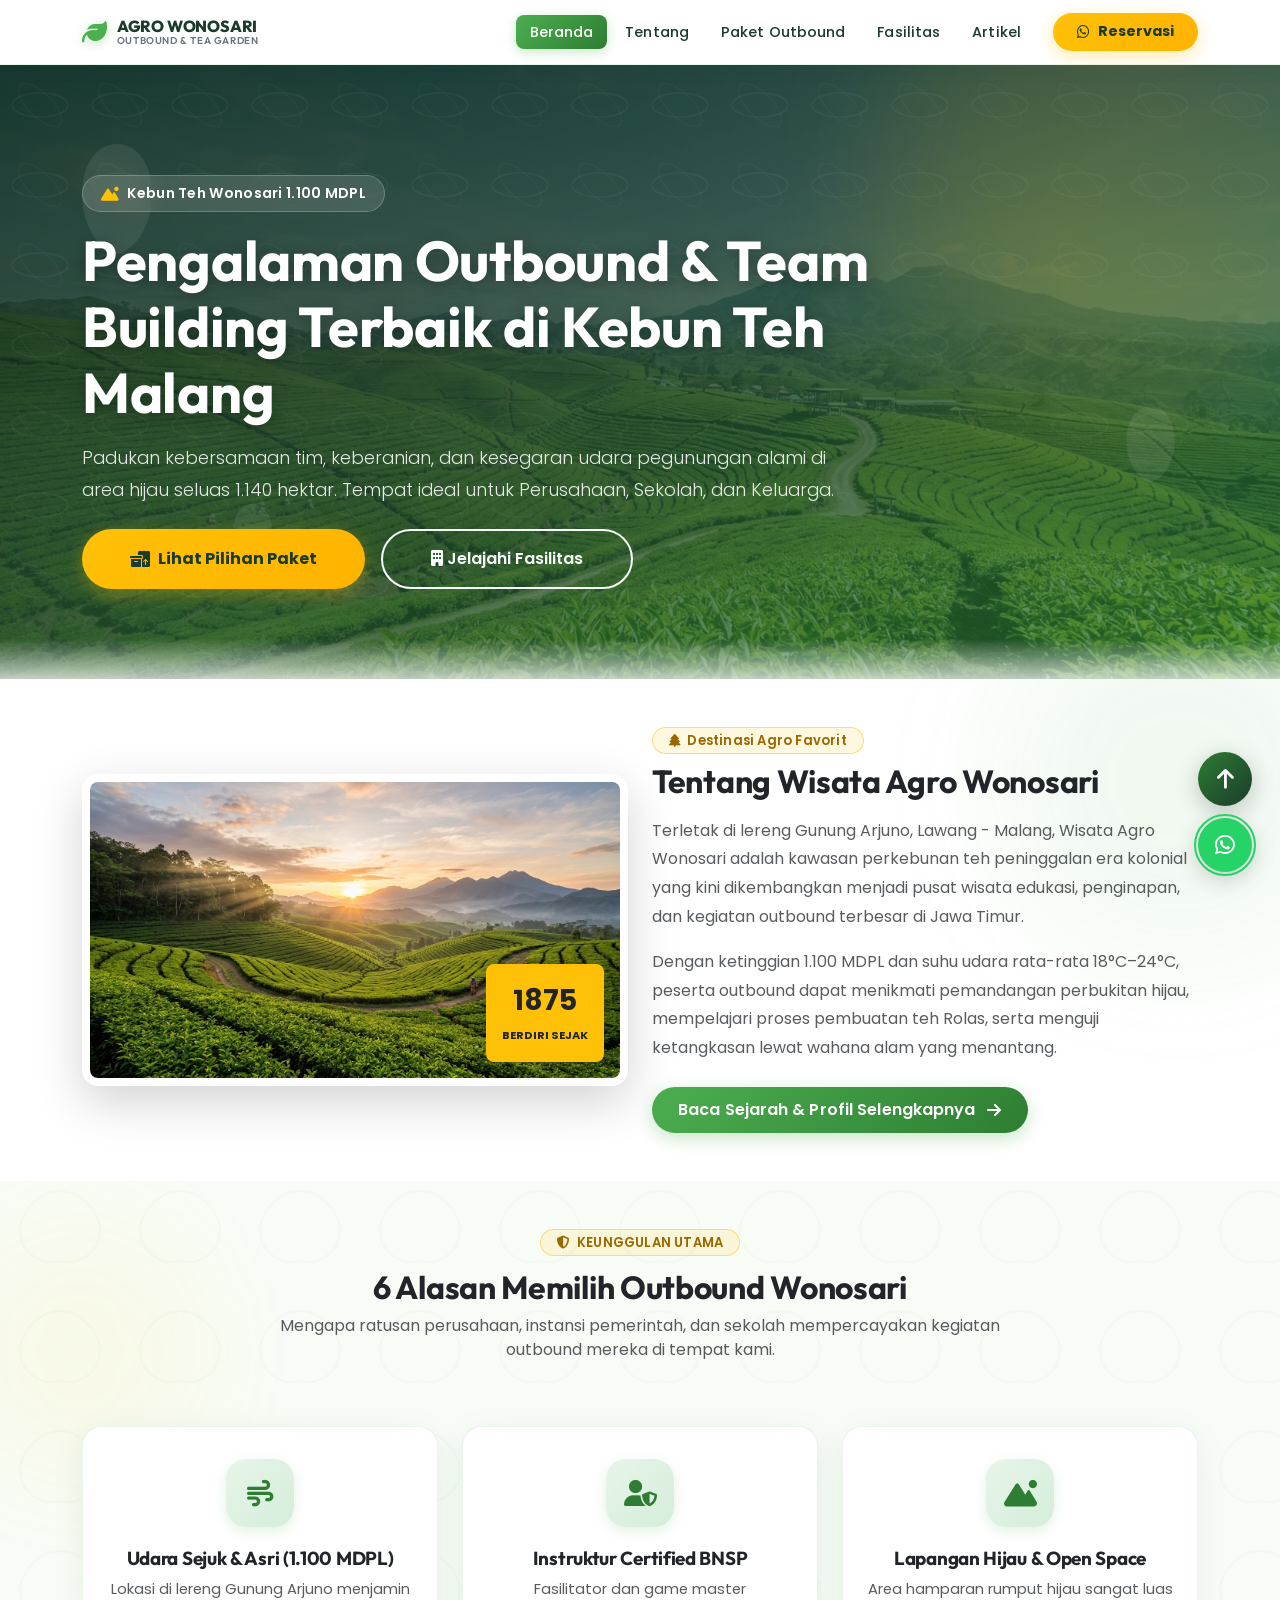
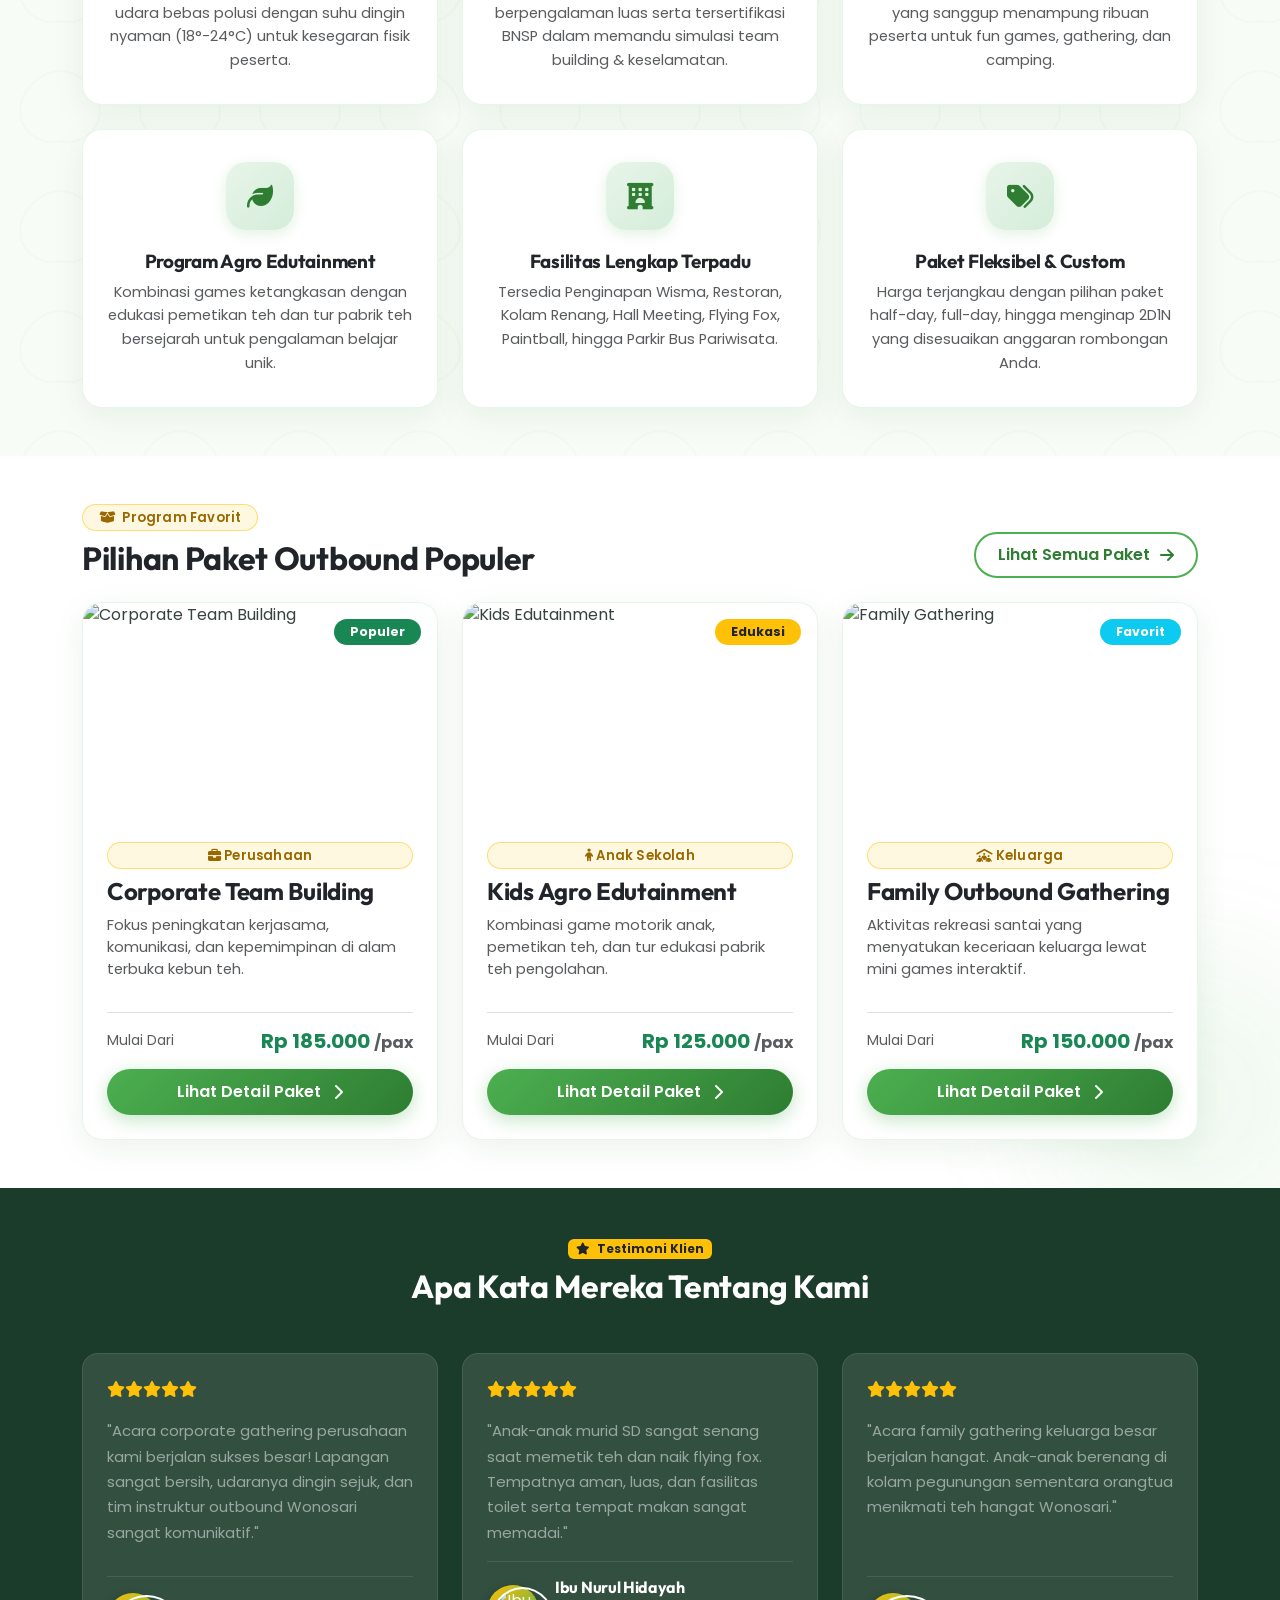
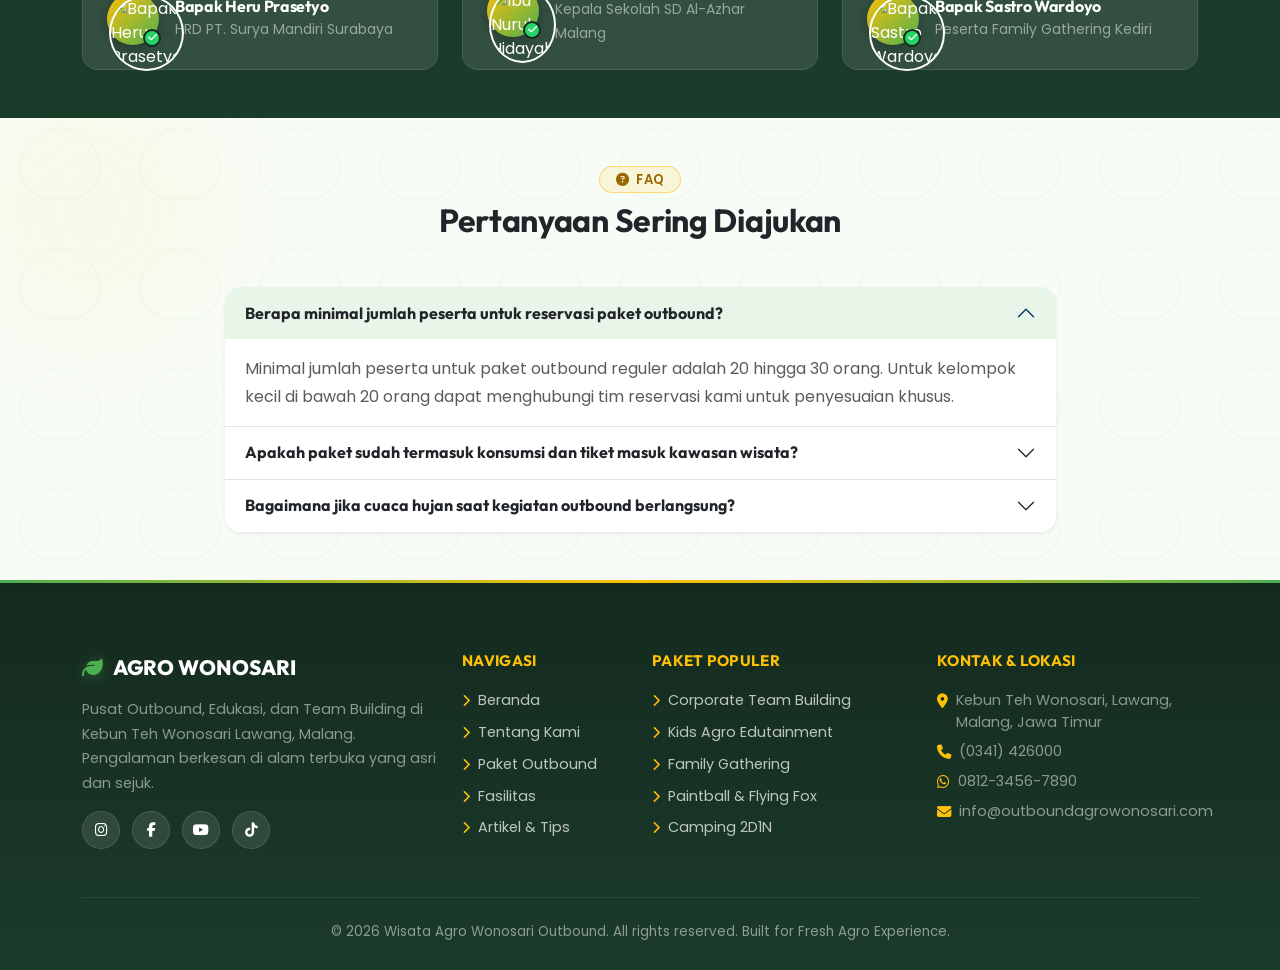
==== commit 269adad6: "update" ====
--- a/index.html
+++ b/index.html
@@ -55,7 +55,7 @@
 
     <div class="container position-relative" style="z-index:2">
       <div class="row align-items-center gy-4">
-        <div class="col-lg-7">
+        <div class="col-lg-9">
           <!-- Glass badge -->
           <div class="hero-glass-badge mb-3">
             <i class="fa-solid fa-mountain-sun"></i>
@@ -64,38 +64,16 @@
           <h1 class="display-4 fw-bold text-white mb-3" style="line-height:1.18;text-shadow:0 3px 16px rgba(0,0,0,0.3);">
             Pengalaman Outbound &amp; Team Building Terbaik di Kebun Teh Malang
           </h1>
-          <p class="lead text-white mb-4" style="font-size:1.12rem;line-height:1.75;opacity:0.88;">
+          <p class="lead text-white mb-4" style="font-size:1.12rem;line-height:1.75;opacity:0.88;max-width:780px;">
             Padukan kebersamaan tim, keberanian, dan kesegaran udara pegunungan alami di area hijau seluas 1.140 hektar. Tempat ideal untuk Perusahaan, Sekolah, dan Keluarga.
           </p>
           <div class="d-flex flex-wrap gap-3">
-            <a href="paket.html" class="btn btn-amber text-dark px-5 py-3 fs-6">
+            <a href="paket.html" class="btn btn-amber text-dark px-5 py-3 fs-6 hero-btn-primary">
               <i class="fa-solid fa-boxes-packing"></i> Lihat Pilihan Paket
             </a>
-            <a href="fasilitas.html" class="btn btn-outline-light px-5 py-3 rounded-pill fw-semibold" style="border-width:2px;">
+            <a href="fasilitas.html" class="btn btn-outline-light px-5 py-3 rounded-pill fw-semibold hero-btn-secondary" style="border-width:2px;">
               <i class="fa-solid fa-building"></i> Jelajahi Fasilitas
             </a>
-          </div>
-        </div>
-        <div class="col-lg-5">
-          <div class="row g-3">
-            <div class="col-6">
-              <div class="hero-stat-card">
-                <h2 class="display-5 fw-bold text-warning mb-1" data-counter data-target="98">0</h2>
-                <p class="small text-white m-0 fw-medium" style="opacity:0.82;">% Peserta Puas</p>
-              </div>
-            </div>
-            <div class="col-6">
-              <div class="hero-stat-card">
-                <h2 class="display-5 fw-bold text-warning mb-1" data-counter data-target="500">0</h2>
-                <p class="small text-white m-0 fw-medium" style="opacity:0.82;">+ Rombongan / Tahun</p>
-              </div>
-            </div>
-            <div class="col-12">
-              <div class="hero-stat-card">
-                <h2 class="display-6 fw-bold text-warning mb-1"><span data-counter data-target="1140">0</span> Ha</h2>
-                <p class="small text-white m-0 fw-medium" style="opacity:0.82;">Kawasan Perkebunan Teh Hijau Wonosari</p>
-              </div>
-            </div>
           </div>
         </div>
       </div>
@@ -110,9 +88,9 @@
     <div class="container" data-reveal>
       <div class="row align-items-center g-4">
         <div class="col-lg-6">
-          <div class="position-relative">
-            <img src="assets/img/Wonosari_tea_garden_Malang_202608051844.jpeg" alt="Tentang Wisata Agro Wonosari" class="img-fluid rounded-4 shadow-lg w-100 img-premium" style="max-height: 400px; object-fit: cover;">
-            <div class="position-absolute bottom-0 end-0 bg-warning text-dark p-3 m-3 rounded-3 shadow fw-bold text-center">
+          <div class="card border-0 shadow-lg rounded-4 overflow-hidden position-relative p-2 bg-white">
+            <img src="assets/img/Wonosari_tea_garden_Malang_202608051844.webp" alt="Tentang Wisata Agro Wonosari" class="img-fluid rounded-3 w-100" style="max-height: 350px; object-fit: cover;">
+            <div class="position-absolute bottom-0 end-0 bg-warning text-dark p-3 m-4 rounded-3 shadow fw-bold text-center">
               <span class="fs-3 d-block leading-none">1875</span>
               <small class="text-uppercase" style="font-size: 0.7rem;">Berdiri Sejak</small>
             </div>
@@ -129,7 +107,7 @@
           </p>
           <div class="pt-2">
             <a href="tentang.html" class="btn btn-primary-custom">
-              Baca Sejarah & Profil Selengkapnya <i class="fa-solid fa-arrow-right ms-1"></i>
+              Baca Sejarah &amp; Profil Selengkapnya <i class="fa-solid fa-arrow-right ms-1"></i>
             </a>
           </div>
         </div>
@@ -336,8 +314,9 @@
       </div>
 
       <div class="row g-4">
+        <!-- Testimonial 1 -->
         <div class="col-md-4">
-          <div class="p-4 rounded-4 bg-white bg-opacity-10 border border-white border-opacity-10 h-100 d-flex flex-direction-column">
+          <div class="p-4 rounded-4 bg-white bg-opacity-10 border border-white border-opacity-10 h-100 d-flex flex-column">
             <div class="text-warning mb-3">
               <i class="fa-solid fa-star"></i><i class="fa-solid fa-star"></i><i class="fa-solid fa-star"></i><i class="fa-solid fa-star"></i><i class="fa-solid fa-star"></i>
             </div>
@@ -345,7 +324,10 @@
               "Acara corporate gathering perusahaan kami berjalan sukses besar! Lapangan sangat bersih, udaranya dingin sejuk, dan tim instruktur outbound Wonosari sangat komunikatif."
             </p>
             <div class="d-flex align-items-center gap-3 pt-3 border-top border-white border-opacity-10">
-              <div class="rounded-circle bg-success text-white d-flex align-items-center justify-content-center fw-bold" style="width: 42px; height: 42px;">PT</div>
+              <div class="testimonial-avatar-frame">
+                <img src="https://images.unsplash.com/photo-1507003211169-0a1dd7228f2d?auto=format&fit=crop&w=200&q=80" alt="Bapak Heru Prasetyo" class="testimonial-avatar-img">
+                <span class="testimonial-verified-check"><i class="fa-solid fa-check"></i></span>
+              </div>
               <div>
                 <h6 class="fw-bold text-white m-0">Bapak Heru Prasetyo</h6>
                 <small class="text-white-50">HRD PT. Surya Mandiri Surabaya</small>
@@ -354,8 +336,9 @@
           </div>
         </div>
 
+        <!-- Testimonial 2 -->
         <div class="col-md-4">
-          <div class="p-4 rounded-4 bg-white bg-opacity-10 border border-white border-opacity-10 h-100 d-flex flex-direction-column">
+          <div class="p-4 rounded-4 bg-white bg-opacity-10 border border-white border-opacity-10 h-100 d-flex flex-column">
             <div class="text-warning mb-3">
               <i class="fa-solid fa-star"></i><i class="fa-solid fa-star"></i><i class="fa-solid fa-star"></i><i class="fa-solid fa-star"></i><i class="fa-solid fa-star"></i>
             </div>
@@ -363,7 +346,10 @@
               "Anak-anak murid SD sangat senang saat memetik teh dan naik flying fox. Tempatnya aman, luas, dan fasilitas toilet serta tempat makan sangat memadai."
             </p>
             <div class="d-flex align-items-center gap-3 pt-3 border-top border-white border-opacity-10">
-              <div class="rounded-circle bg-warning text-dark d-flex align-items-center justify-content-center fw-bold" style="width: 42px; height: 42px;">SD</div>
+              <div class="testimonial-avatar-frame">
+                <img src="https://images.unsplash.com/photo-1573497019940-1c28c88b4f3e?auto=format&fit=crop&w=200&q=80" alt="Ibu Nurul Hidayah" class="testimonial-avatar-img">
+                <span class="testimonial-verified-check"><i class="fa-solid fa-check"></i></span>
+              </div>
               <div>
                 <h6 class="fw-bold text-white m-0">Ibu Nurul Hidayah</h6>
                 <small class="text-white-50">Kepala Sekolah SD Al-Azhar Malang</small>
@@ -372,8 +358,9 @@
           </div>
         </div>
 
+        <!-- Testimonial 3 -->
         <div class="col-md-4">
-          <div class="p-4 rounded-4 bg-white bg-opacity-10 border border-white border-opacity-10 h-100 d-flex flex-direction-column">
+          <div class="p-4 rounded-4 bg-white bg-opacity-10 border border-white border-opacity-10 h-100 d-flex flex-column">
             <div class="text-warning mb-3">
               <i class="fa-solid fa-star"></i><i class="fa-solid fa-star"></i><i class="fa-solid fa-star"></i><i class="fa-solid fa-star"></i><i class="fa-solid fa-star"></i>
             </div>
@@ -381,9 +368,12 @@
               "Acara family gathering keluarga besar berjalan hangat. Anak-anak berenang di kolam pegunungan sementara orangtua menikmati teh hangat Wonosari."
             </p>
             <div class="d-flex align-items-center gap-3 pt-3 border-top border-white border-opacity-10">
-              <div class="rounded-circle bg-info text-white d-flex align-items-center justify-content-center fw-bold" style="width: 42px; height: 42px;">FG</div>
+              <div class="testimonial-avatar-frame">
+                <img src="https://images.unsplash.com/photo-1500648767791-00dcc994a43e?auto=format&fit=crop&w=200&q=80" alt="Bapak Sastro Wardoyo" class="testimonial-avatar-img">
+                <span class="testimonial-verified-check"><i class="fa-solid fa-check"></i></span>
+              </div>
               <div>
-                <h6 class="fw-bold text-white m-0">Keluarga Besar Sastro</h6>
+                <h6 class="fw-bold text-white m-0">Bapak Sastro Wardoyo</h6>
                 <small class="text-white-50">Peserta Family Gathering Kediri</small>
               </div>
             </div>
--- a/css/style.css
+++ b/css/style.css
@@ -276,7 +276,7 @@
       rgba(27, 59, 43, 0.82) 40%,
       rgba(46, 125, 50, 0.70) 100%
     ),
-    url('https://images.unsplash.com/photo-1544717305-2782549b5136?auto=format&fit=crop&w=1800&q=85')
+    url('../assets/img/Wonosari_tea_plantation_landscape_202608051845.webp')
       center 30% / cover no-repeat;
   color: #fff;
   padding: 110px 0 90px;
@@ -315,8 +315,8 @@
   bottom: 0;
   left: 0;
   right: 0;
-  height: 80px;
-  background: linear-gradient(to bottom, transparent, var(--bg-white));
+  height: 40px;
+  background: linear-gradient(to bottom, transparent, rgba(255,255,255,0.7));
   pointer-events: none;
   z-index: 2;
 }
@@ -372,6 +372,89 @@
   0%, 100% { transform: translateY(0) rotate(0deg); }
   33%       { transform: translateY(-12px) rotate(8deg); }
   66%       { transform: translateY(8px) rotate(-5deg); }
+}
+
+/* ──────────────────────────────────────────────────────────
+   5b. TEA GARDEN PHOTO BANNER (replaces About text section)
+   ────────────────────────────────────────────────────────── */
+.tea-garden-banner {
+  position: relative;
+  height: 460px;
+  display: flex;
+  align-items: flex-end;
+}
+
+.tea-garden-banner-img {
+  position: absolute;
+  inset: 0;
+  width: 100%;
+  height: 100%;
+  object-fit: cover;
+  object-position: center 40%;
+  display: block;
+}
+
+.tea-garden-banner-overlay {
+  position: absolute;
+  inset: 0;
+  background: linear-gradient(
+    to bottom,
+    rgba(0, 0, 0, 0.05) 0%,
+    rgba(0, 0, 0, 0.45) 100%
+  );
+  z-index: 1;
+}
+
+.tea-garden-banner-caption {
+  position: relative;
+  z-index: 2;
+  padding: 32px 40px;
+  color: #fff;
+}
+
+.tea-banner-badge {
+  position: absolute;
+  top: 28px;
+  right: 36px;
+  z-index: 3;
+  background: var(--accent-amber);
+  color: #1A2E1D;
+  padding: 12px 18px;
+  border-radius: 14px;
+  text-align: center;
+  font-family: 'Outfit', sans-serif;
+  box-shadow: 0 6px 20px rgba(0,0,0,0.22);
+  line-height: 1.2;
+}
+
+/* Mobile responsive for tea garden banner */
+@media (max-width: 576px) {
+  .tea-garden-banner {
+    height: 340px;
+  }
+  .tea-garden-banner-caption {
+    padding: 20px 20px;
+  }
+  .tea-banner-badge {
+    top: 16px;
+    right: 16px;
+    padding: 8px 12px;
+  }
+}
+
+/* ──────────────────────────────────────────────────────────
+   5c. HERO BUTTONS – Mobile Responsive
+   ────────────────────────────────────────────────────────── */
+@media (max-width: 767.98px) {
+  .hero-btn-primary,
+  .hero-btn-secondary {
+    padding: 10px 22px !important;
+    font-size: 0.88rem !important;
+  }
+  .hero-btn-primary i,
+  .hero-btn-secondary i {
+    font-size: 0.88rem;
+  }
 }
 
 /* ──────────────────────────────────────────────────────────
@@ -1227,163 +1310,146 @@
 }
 
 /* ──────────────────────────────────────────────────────────
-   18. COMPACT FACILITIES PAGE REDESIGN
-   ────────────────────────────────────────────────────────── */
-.fas-filter-bar {
-  background: rgba(255, 255, 255, 0.92);
-  backdrop-filter: blur(12px);
+   18. FACILITY DIRECTORY & SHOWCASE REDESIGN
+   ────────────────────────────────────────────────────────── */
+/* Hero Overlay */
+.fas-dir-hero {
+  position: relative;
+  background: linear-gradient(160deg, rgba(12, 40, 22, 0.88) 0%, rgba(27, 59, 43, 0.82) 50%, rgba(46, 125, 50, 0.75) 100%),
+    url('../assets/img/Wonosari_tea_plantation_landscape_202608051845.webp') center 35% / cover no-repeat;
+  color: #ffffff;
+  padding: 85px 0 65px;
+  text-align: center;
+}
+
+/* Category Navigation Pills & Minimal Search */
+.fas-dir-nav-bar {
+  background: #ffffff;
   border: 1px solid rgba(76, 175, 80, 0.15);
-  border-radius: 20px;
-  padding: 14px 20px;
-  box-shadow: 0 8px 30px rgba(27, 59, 43, 0.06);
-}
-
-.fas-filter-btn {
+  border-radius: 16px;
+  padding: 12px 18px;
+  box-shadow: 0 6px 24px rgba(27, 59, 43, 0.05);
+}
+
+.fas-nav-pill {
   background: var(--bg-soft);
   color: var(--text-dark);
-  border: 1px solid rgba(76, 175, 80, 0.18);
-  padding: 8px 18px;
+  border: 1px solid rgba(76, 175, 80, 0.15);
+  padding: 7px 16px;
   border-radius: 50px;
-  font-size: 0.86rem;
+  font-size: 0.84rem;
   font-weight: 600;
   transition: var(--transition);
   cursor: pointer;
   display: inline-flex;
   align-items: center;
-  gap: 8px;
+  gap: 6px;
+  text-decoration: none;
   white-space: nowrap;
 }
 
-.fas-filter-btn:hover {
+.fas-nav-pill:hover {
   background: var(--soft-green-bg);
   color: var(--dark-green);
   border-color: var(--primary-green);
-  transform: translateY(-2px);
-}
-
-.fas-filter-btn.active {
-  background: linear-gradient(135deg, var(--primary-green), var(--dark-green));
+}
+
+.fas-nav-pill.active {
+  background: var(--dark-green);
   color: #ffffff !important;
-  border-color: transparent;
-  box-shadow: 0 4px 14px rgba(76, 175, 80, 0.35);
-}
-
-.fas-filter-btn .badge-count {
-  background: rgba(0, 0, 0, 0.08);
-  color: inherit;
-  font-size: 0.72rem;
-  padding: 2px 7px;
+  border-color: var(--dark-green);
+  box-shadow: 0 4px 12px rgba(46, 125, 50, 0.25);
+}
+
+.fas-dir-search {
+  position: relative;
+  min-width: 240px;
+}
+
+.fas-dir-search input {
+  width: 100%;
+  padding: 8px 14px 8px 38px;
   border-radius: 50px;
-}
-
-.fas-filter-btn.active .badge-count {
-  background: rgba(255, 255, 255, 0.25);
-  color: #fff;
-}
-
-.fas-search-box {
-  position: relative;
-  min-width: 260px;
-}
-
-.fas-search-box input {
-  width: 100%;
-  padding: 9px 16px 9px 42px;
-  border-radius: 50px;
-  border: 1px solid rgba(76, 175, 80, 0.25);
-  font-size: 0.88rem;
+  border: 1px solid rgba(76, 175, 80, 0.22);
+  font-size: 0.85rem;
   background: var(--bg-white);
   transition: var(--transition);
 }
 
-.fas-search-box input:focus {
+.fas-dir-search input:focus {
   outline: none;
   border-color: var(--primary-green);
-  box-shadow: 0 0 0 4px rgba(76, 175, 80, 0.15);
-}
-
-.fas-search-box i {
-  position: absolute;
-  left: 16px;
+  box-shadow: 0 0 0 3px rgba(76, 175, 80, 0.15);
+}
+
+.fas-dir-search i {
+  position: absolute;
+  left: 14px;
   top: 50%;
   transform: translateY(-50%);
   color: var(--primary-green);
-  font-size: 0.95rem;
-}
-
-/* Compact Facility Card */
-.fas-compact-card {
+  font-size: 0.88rem;
+}
+
+/* Category Directory Section Header */
+.fas-cat-header {
+  display: flex;
+  align-items: center;
+  gap: 12px;
+  margin-bottom: 20px;
+  padding-bottom: 12px;
+  border-bottom: 2px solid rgba(76, 175, 80, 0.12);
+}
+
+.fas-cat-icon {
+  width: 44px;
+  height: 44px;
+  border-radius: 14px;
+  background: linear-gradient(135deg, var(--soft-green-bg), #d8edd9);
+  color: var(--dark-green);
+  display: flex;
+  align-items: center;
+  justify-content: center;
+  font-size: 1.25rem;
+  box-shadow: 0 4px 12px rgba(76, 175, 80, 0.12);
+}
+
+.fas-cat-title {
+  font-family: 'Outfit', sans-serif;
+  font-weight: 800;
+  font-size: 1.35rem;
+  color: var(--text-dark);
+  margin: 0;
+}
+
+/* Directory Item Card (Clean Text & Icon Only - NO Image) */
+.fas-dir-card {
   background: #ffffff;
   border: 1px solid rgba(76, 175, 80, 0.14);
-  border-radius: 18px;
-  overflow: hidden;
+  border-radius: 16px;
+  padding: 18px 20px;
   height: 100%;
   display: flex;
   flex-direction: column;
-  transition: transform 0.35s var(--ease), box-shadow 0.35s var(--ease), border-color 0.35s ease;
-  box-shadow: 0 4px 20px rgba(27, 59, 43, 0.05);
-  position: relative;
-}
-
-.fas-compact-card:hover {
-  transform: translateY(-6px);
-  box-shadow: 0 16px 36px rgba(46, 125, 50, 0.14);
+  justify-content: space-between;
+  transition: transform 0.3s var(--ease), box-shadow 0.3s var(--ease), border-color 0.3s ease;
+  box-shadow: 0 2px 12px rgba(27, 59, 43, 0.04);
+}
+
+.fas-dir-card:hover {
+  transform: translateY(-4px);
+  box-shadow: 0 12px 28px rgba(46, 125, 50, 0.10);
   border-color: rgba(76, 175, 80, 0.35);
 }
 
-.fas-compact-img-wrap {
-  position: relative;
-  height: 160px;
-  width: 100%;
-  overflow: hidden;
-  background: var(--bg-soft);
-  flex-shrink: 0;
-}
-
-.fas-compact-img-wrap img {
-  width: 100%;
-  height: 100%;
-  object-fit: cover;
-  transition: transform 0.5s ease;
-}
-
-.fas-compact-card:hover .fas-compact-img-wrap img {
-  transform: scale(1.08);
-}
-
-.fas-compact-badge {
-  position: absolute;
-  top: 12px;
-  left: 12px;
-  background: rgba(27, 59, 43, 0.82);
-  backdrop-filter: blur(8px);
-  -webkit-backdrop-filter: blur(8px);
-  color: #fff;
-  font-size: 0.72rem;
-  font-weight: 600;
-  padding: 4px 11px;
-  border-radius: 50px;
-  letter-spacing: 0.3px;
-  border: 1px solid rgba(255, 255, 255, 0.2);
-  z-index: 2;
-}
-
-.fas-compact-body {
-  padding: 16px 18px 18px;
-  display: flex;
-  flex-direction: column;
-  flex-grow: 1;
-  justify-content: space-between;
-}
-
-.fas-compact-header {
+.fas-dir-card-header {
   display: flex;
   align-items: flex-start;
-  gap: 12px;
-  margin-bottom: 10px;
-}
-
-.fas-compact-icon-box {
+  gap: 14px;
+  margin-bottom: 12px;
+}
+
+.fas-dir-icon-box {
   width: 38px;
   height: 38px;
   min-width: 38px;
@@ -1393,79 +1459,99 @@
   display: flex;
   align-items: center;
   justify-content: center;
-  font-size: 1.1rem;
-  border: 1px solid rgba(76, 175, 80, 0.2);
-}
-
-.fas-compact-title {
+  font-size: 1.05rem;
+  border: 1px solid rgba(76, 175, 80, 0.18);
+}
+
+.fas-dir-title {
   font-family: 'Outfit', sans-serif;
   font-weight: 700;
   font-size: 1.02rem;
   color: var(--text-dark);
-  margin: 0;
+  margin: 0 0 4px 0;
   line-height: 1.3;
 }
 
-.fas-compact-desc {
+.fas-dir-desc {
   font-size: 0.83rem;
   color: var(--text-muted);
   line-height: 1.5;
-  margin-bottom: 12px;
-  display: -webkit-box;
-  -webkit-line-clamp: 2;
-  -webkit-box-orient: vertical;
+  margin: 0;
+}
+
+.fas-dir-link {
+  font-size: 0.82rem;
+  font-weight: 600;
+  color: var(--dark-green);
+  background: none;
+  border: none;
+  padding: 0;
+  margin-top: 12px;
+  display: inline-flex;
+  align-items: center;
+  gap: 5px;
+  cursor: pointer;
+  transition: var(--transition);
+  text-decoration: none;
+}
+
+.fas-dir-link i {
+  font-size: 0.75rem;
+  transition: transform 0.25s ease;
+}
+
+.fas-dir-link:hover {
+  color: var(--primary-green);
+}
+
+.fas-dir-link:hover i {
+  transform: translateX(4px);
+}
+
+/* Visual Highlights Section */
+.gallery-highlight-card {
+  position: relative;
+  border-radius: 18px;
   overflow: hidden;
-}
-
-.fas-compact-tags {
-  display: flex;
-  flex-wrap: wrap;
-  gap: 6px;
-  margin-bottom: 14px;
-}
-
-.fas-tag {
-  background: var(--bg-softer);
-  color: var(--deep-forest);
-  border: 1px solid rgba(76, 175, 80, 0.15);
-  font-size: 0.73rem;
-  font-weight: 500;
-  padding: 3px 9px;
-  border-radius: 6px;
-  display: inline-flex;
-  align-items: center;
-  gap: 4px;
-}
-
-.fas-tag i {
-  color: var(--primary-green);
-  font-size: 0.7rem;
-}
-
-.btn-fas-detail {
+  box-shadow: 0 8px 24px rgba(27, 59, 43, 0.1);
+  background: var(--bg-soft);
+}
+
+.gallery-highlight-card img {
   width: 100%;
-  padding: 8px 14px;
-  border-radius: 10px;
-  font-size: 0.84rem;
-  font-weight: 600;
-  background: var(--bg-soft);
-  color: var(--dark-green);
-  border: 1px solid rgba(76, 175, 80, 0.25);
-  transition: var(--transition);
-  display: inline-flex;
-  align-items: center;
-  justify-content: center;
-  gap: 6px;
-  cursor: pointer;
-}
-
-.btn-fas-detail:hover {
-  background: var(--dark-green);
+  height: 100%;
+  object-fit: cover;
+  transition: transform 0.5s ease;
+}
+
+.gallery-highlight-card:hover img {
+  transform: scale(1.06);
+}
+
+.gallery-highlight-caption {
+  position: absolute;
+  bottom: 0;
+  left: 0;
+  right: 0;
+  padding: 16px 20px;
+  background: linear-gradient(0deg, rgba(12, 40, 22, 0.88) 0%, transparent 100%);
   color: #ffffff;
-  border-color: var(--dark-green);
-}
-
-/* Facility Modal Styling */
+}
+
+.gallery-highlight-caption h6 {
+  color: #ffffff !important;
+  font-weight: 700;
+  margin: 0 0 2px 0;
+  font-size: 0.95rem;
+}
+
+.gallery-highlight-caption p {
+  font-size: 0.78rem;
+  margin: 0;
+  opacity: 0.85;
+}
+
+/* Consultative Facility Detail Modal */
 .facility-modal-content {
   border-radius: 24px;
   border: none;
@@ -1475,18 +1561,18 @@
 
 .facility-modal-header {
   background: linear-gradient(135deg, var(--deep-forest), var(--dark-green));
-  color: #fff;
+  color: #ffffff;
   border: none;
   padding: 20px 24px;
 }
 
 .facility-modal-header .btn-close {
-  filter: invert(1) opacity(0.8);
+  filter: invert(1) opacity(0.85);
 }
 
 .facility-modal-img {
   width: 100%;
-  height: 240px;
+  height: 230px;
   object-fit: cover;
   border-radius: 16px;
 }
@@ -1498,7 +1584,151 @@
   padding: 8px 12px;
   background: var(--bg-soft);
   border-radius: 10px;
-  font-size: 0.85rem;
+  font-size: 0.84rem;
   border: 1px solid rgba(76, 175, 80, 0.12);
 }
 
+/* ──────────────────────────────────────────────────────────
+   19. HERO PERSON SHOWCASE & TESTIMONIAL AVATARS
+   ────────────────────────────────────────────────────────── */
+/* Hero Person Card */
+.hero-person-card {
+  background: rgba(255, 255, 255, 0.10);
+  backdrop-filter: blur(16px);
+  -webkit-backdrop-filter: blur(16px);
+  border: 1px solid rgba(255, 255, 255, 0.22);
+  border-radius: 24px;
+  padding: 24px;
+  box-shadow: 0 16px 40px rgba(0, 0, 0, 0.25);
+  position: relative;
+  overflow: hidden;
+  transition: transform 0.4s var(--ease), box-shadow 0.4s ease;
+}
+
+.hero-person-card:hover {
+  transform: translateY(-4px);
+  box-shadow: 0 24px 50px rgba(0, 0, 0, 0.35);
+  border-color: rgba(255, 193, 7, 0.4);
+}
+
+.hero-person-avatar-wrap {
+  position: relative;
+  width: 110px;
+  height: 110px;
+  min-width: 110px;
+  margin: 0 auto 16px;
+  border-radius: 50%;
+  padding: 4px;
+  background: linear-gradient(135deg, var(--accent-amber), var(--primary-green));
+  box-shadow: 0 8px 24px rgba(0, 0, 0, 0.3);
+}
+
+.hero-person-avatar {
+  width: 100%;
+  height: 100%;
+  object-fit: cover;
+  border-radius: 50%;
+  border: 3px solid #ffffff;
+}
+
+.hero-person-badge-pill {
+  position: absolute;
+  bottom: -4px;
+  left: 50%;
+  transform: translateX(-50%);
+  background: var(--accent-amber);
+  color: #1A2E1D;
+  font-size: 0.68rem;
+  font-weight: 800;
+  padding: 3px 10px;
+  border-radius: 50px;
+  white-space: nowrap;
+  box-shadow: 0 3px 10px rgba(0, 0, 0, 0.25);
+  display: flex;
+  align-items: center;
+  gap: 4px;
+}
+
+.hero-person-name {
+  font-family: 'Outfit', sans-serif;
+  font-weight: 800;
+  font-size: 1.15rem;
+  color: #ffffff;
+  margin: 0 0 2px 0;
+}
+
+.hero-person-title {
+  color: var(--accent-amber);
+  font-size: 0.82rem;
+  font-weight: 600;
+  margin-bottom: 12px;
+}
+
+.hero-person-quote {
+  background: rgba(0, 0, 0, 0.22);
+  border-radius: 12px;
+  padding: 10px 14px;
+  font-size: 0.82rem;
+  line-height: 1.5;
+  color: rgba(255, 255, 255, 0.9);
+  font-style: italic;
+  margin-bottom: 14px;
+  border-left: 3px solid var(--accent-amber);
+}
+
+.hero-stat-chips {
+  display: flex;
+  justify-content: center;
+  gap: 8px;
+  flex-wrap: wrap;
+}
+
+.hero-stat-chip {
+  background: rgba(255, 255, 255, 0.12);
+  border: 1px solid rgba(255, 255, 255, 0.18);
+  border-radius: 50px;
+  padding: 4px 12px;
+  font-size: 0.75rem;
+  font-weight: 600;
+  color: #ffffff;
+  display: inline-flex;
+  align-items: center;
+  gap: 5px;
+}
+
+/* Testimonial Avatar Photo Frame */
+.testimonial-avatar-frame {
+  width: 52px;
+  height: 52px;
+  min-width: 52px;
+  border-radius: 50%;
+  padding: 2px;
+  background: linear-gradient(135deg, var(--accent-amber), var(--primary-green));
+  box-shadow: 0 4px 12px rgba(0, 0, 0, 0.25);
+  position: relative;
+  flex-shrink: 0;
+}
+
+.testimonial-avatar-img {
+  width: 100%;
+  height: 100%;
+  object-fit: cover;
+  border-radius: 50%;
+  border: 2px solid #ffffff;
+}
+
+.testimonial-verified-check {
+  position: absolute;
+  bottom: -2px;
+  right: -2px;
+  background: #25D366;
+  color: #ffffff;
+  width: 18px;
+  height: 18px;
+  border-radius: 50%;
+  font-size: 0.65rem;
+  display: flex;
+  align-items: center;
+  justify-content: center;
+  border: 2px solid #142a1e;
+}
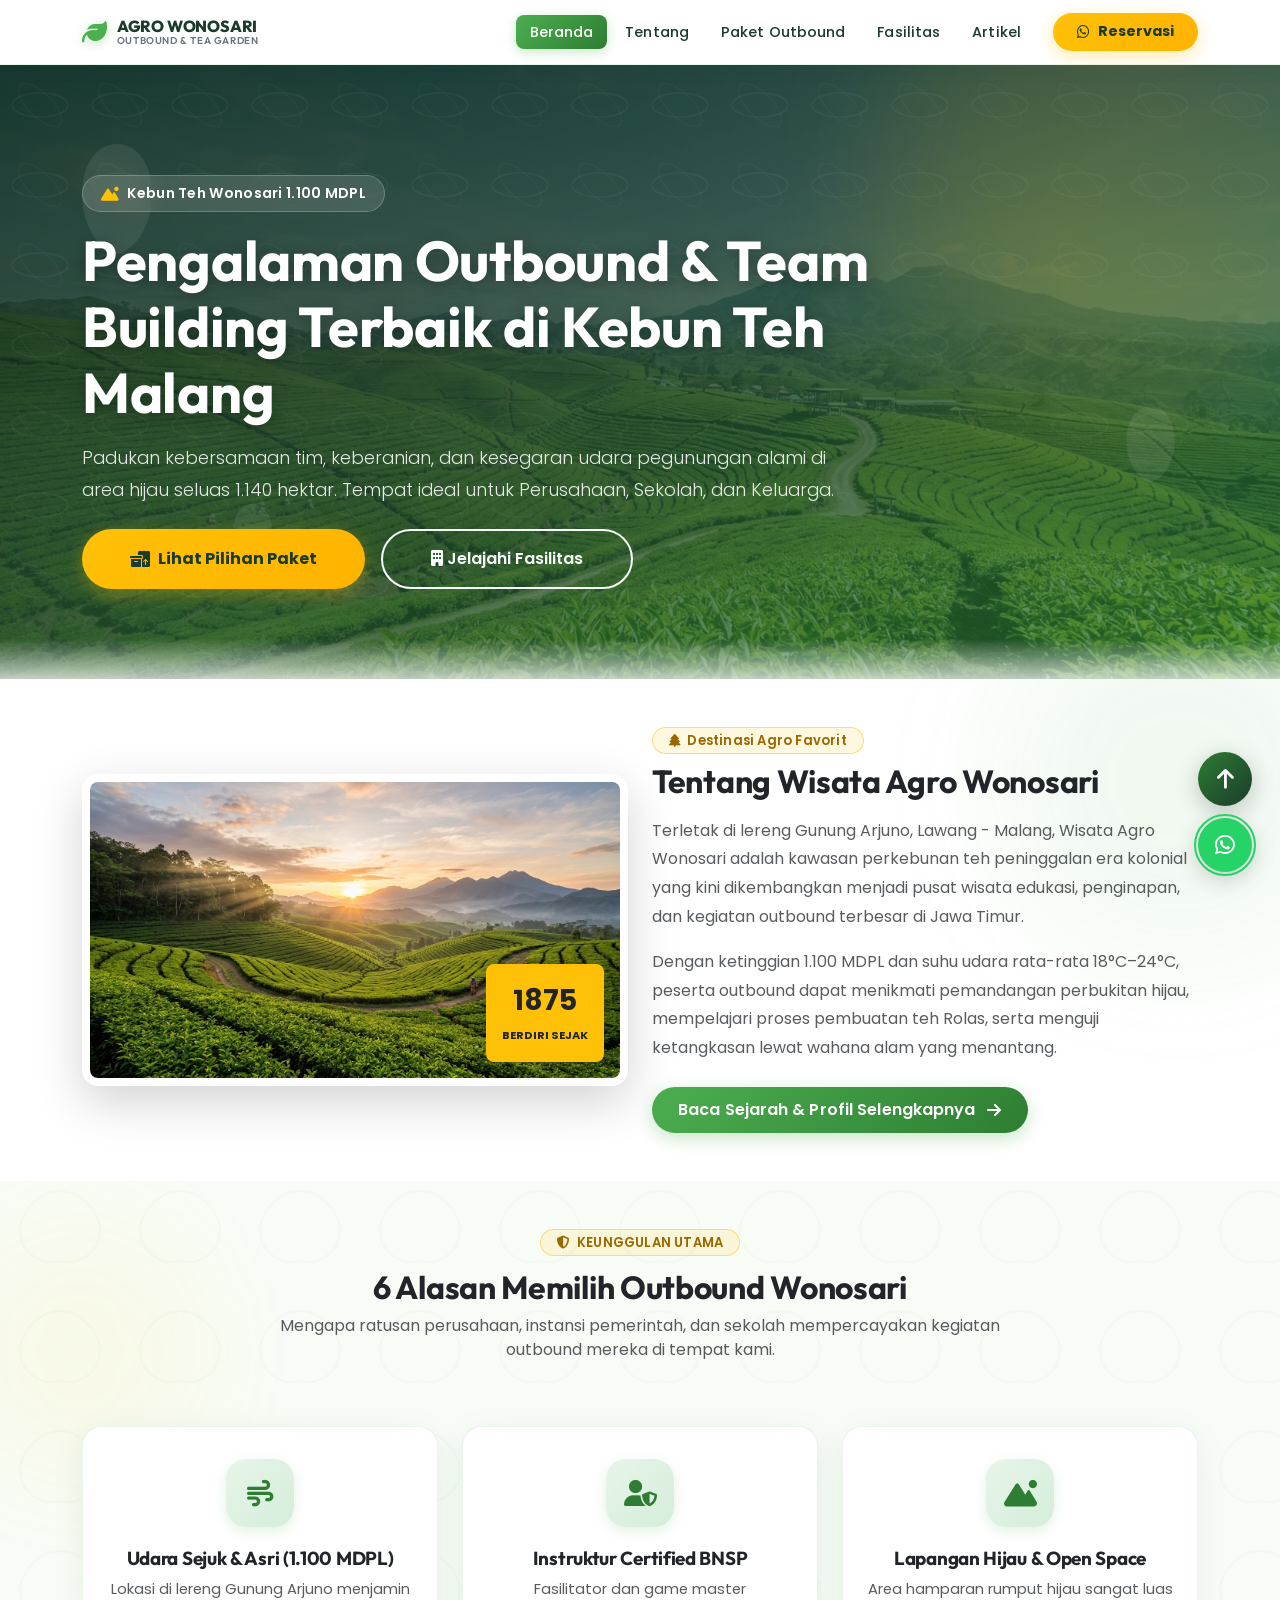
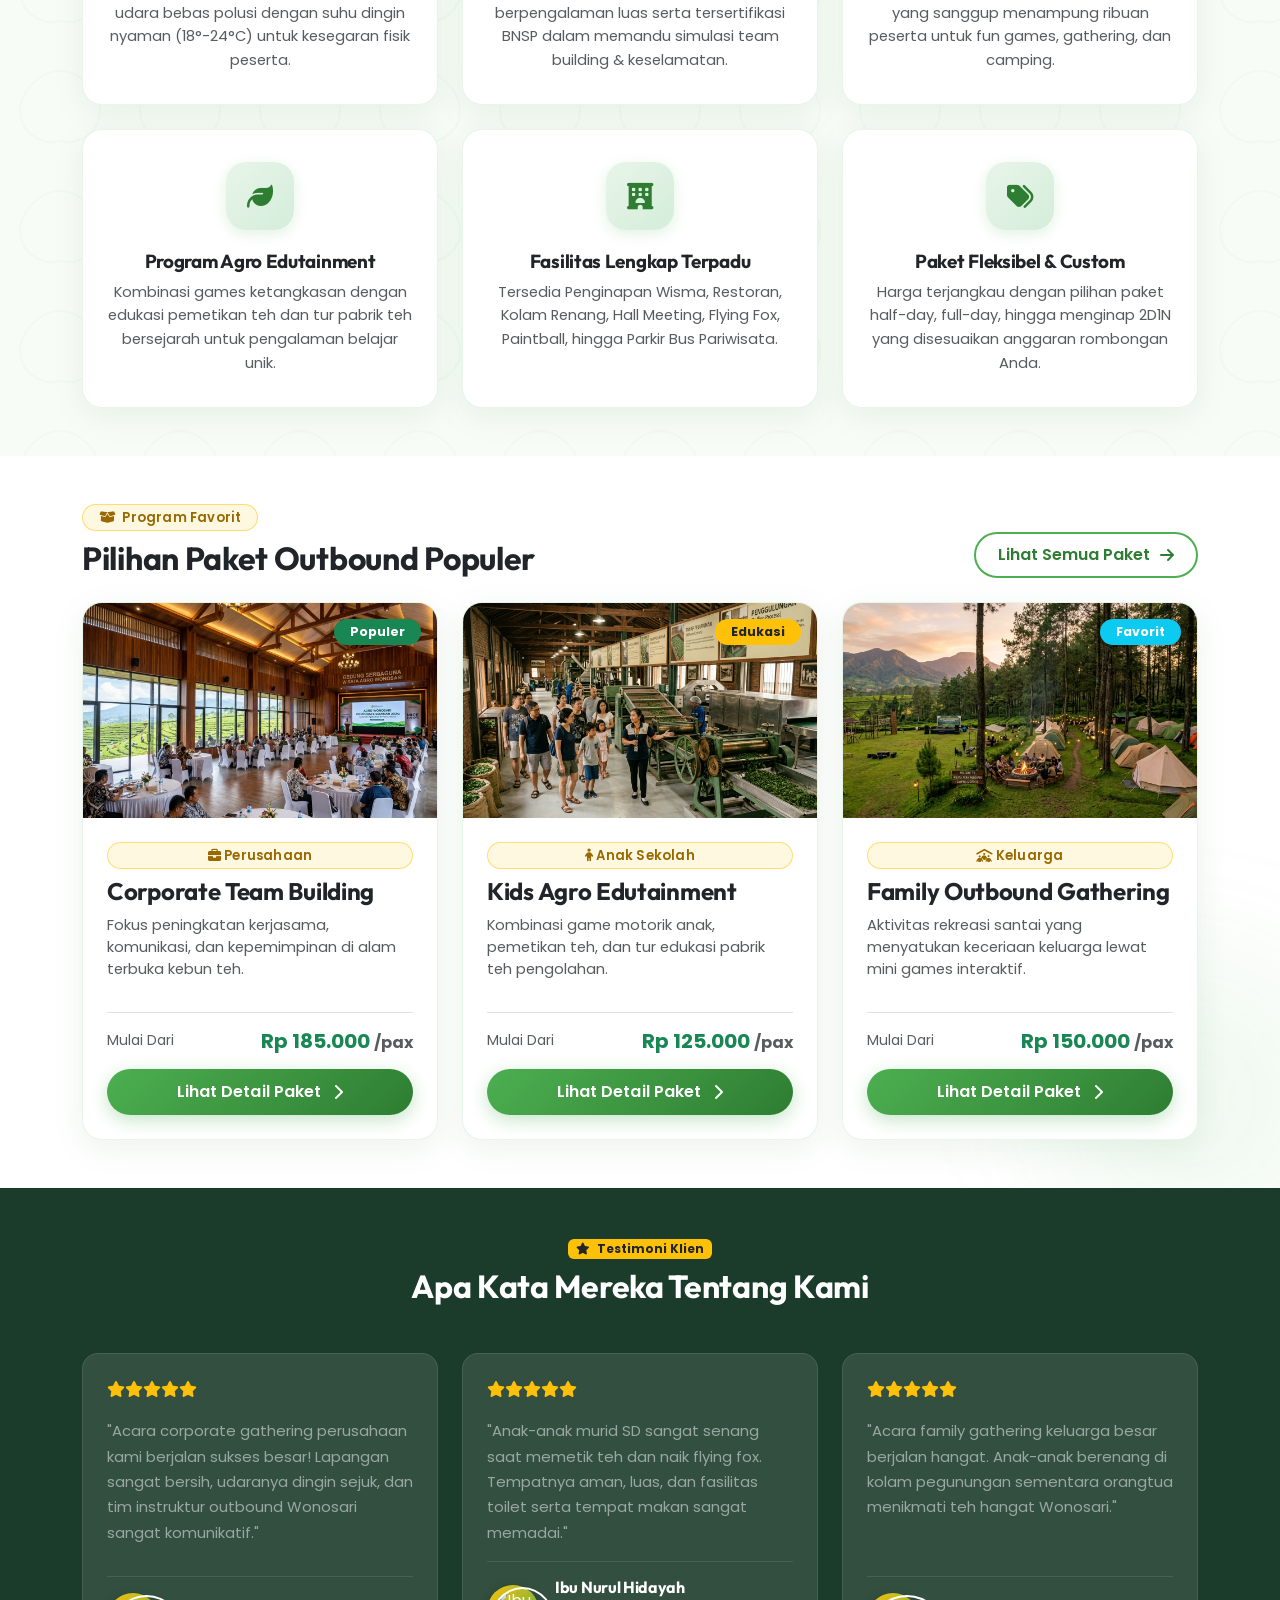
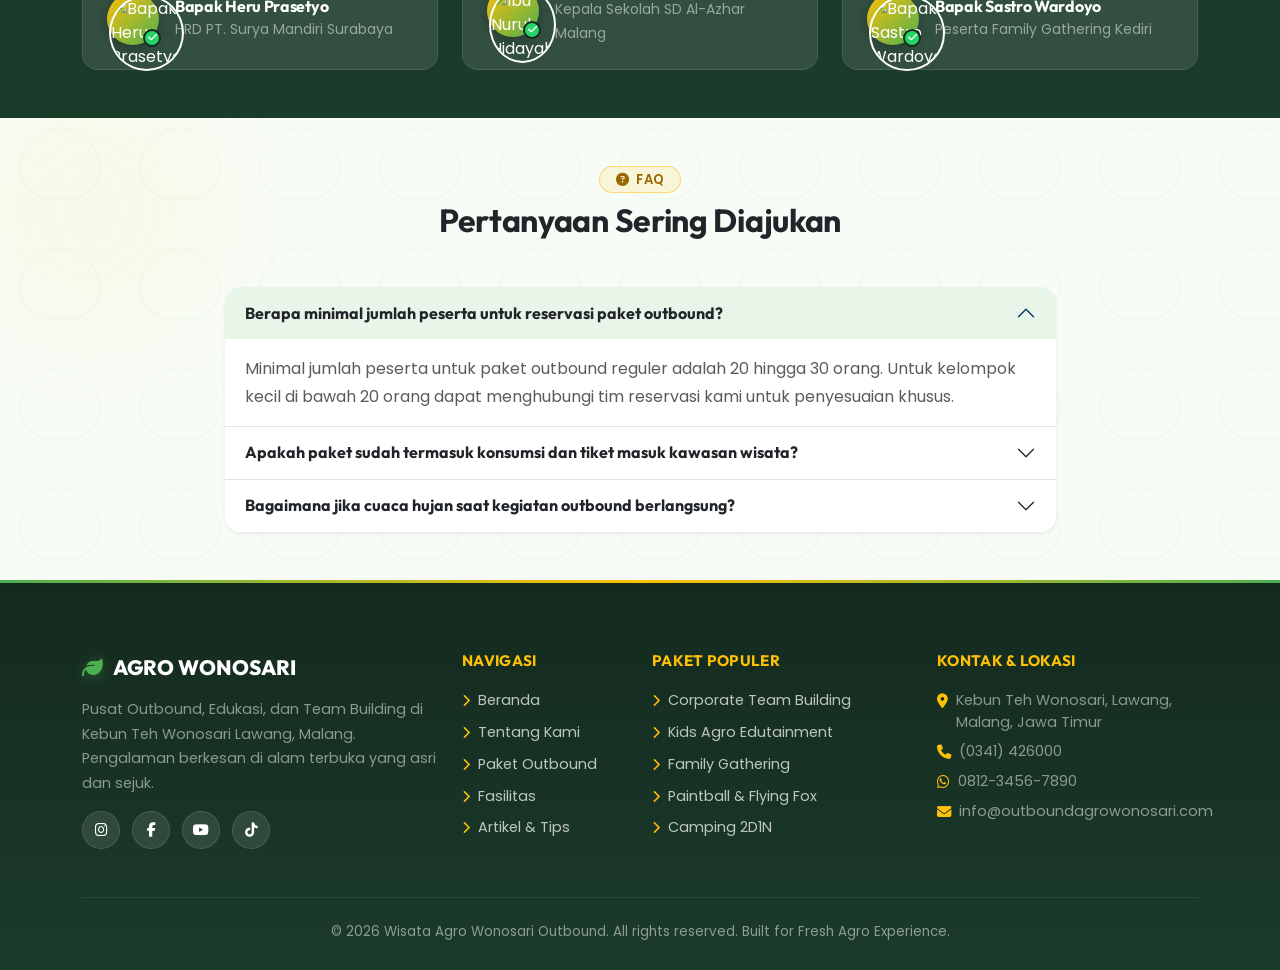
==== commit aa893a6e: "update" ====
--- a/index.html
+++ b/index.html
@@ -233,7 +233,7 @@
         <div class="col-lg-4 col-md-6" data-reveal>
           <div class="custom-card">
             <div class="position-relative overflow-hidden">
-              <img src="https://images.unsplash.com/photo-1522071820081-009f0129c71c?auto=format&fit=crop&w=600&q=80" class="package-card-img" alt="Corporate Team Building">
+              <img src="assets/img/Multi-purpose_hall_for_MICE_202608051856.webp" class="package-card-img" alt="Corporate Team Building">
               <span class="position-absolute top-0 end-0 bg-success text-white px-3 py-1 m-3 rounded-pill fw-bold" style="font-size: 0.78rem;">Populer</span>
             </div>
             <div class="card-body p-4 d-flex flex-column">
@@ -257,7 +257,7 @@
         <div class="col-lg-4 col-md-6" data-reveal>
           <div class="custom-card">
             <div class="position-relative overflow-hidden">
-              <img src="https://images.unsplash.com/photo-1502086223501-7ea6ecd79368?auto=format&fit=crop&w=600&q=80" class="package-card-img" alt="Kids Edutainment">
+              <img src="assets/img/Educational_tour_tea_factory_Malang_202608051854.webp" class="package-card-img" alt="Kids Edutainment">
               <span class="position-absolute top-0 end-0 bg-warning text-dark px-3 py-1 m-3 rounded-pill fw-bold" style="font-size: 0.78rem;">Edukasi</span>
             </div>
             <div class="card-body p-4 d-flex flex-column">
@@ -281,7 +281,7 @@
         <div class="col-lg-4 col-md-6" data-reveal>
           <div class="custom-card">
             <div class="position-relative overflow-hidden">
-              <img src="https://images.unsplash.com/photo-1511895426328-dc8714191300?auto=format&fit=crop&w=600&q=80" class="package-card-img" alt="Family Gathering">
+              <img src="assets/img/Camping_ground_and_event_area_202608051905.webp" class="package-card-img" alt="Family Gathering">
               <span class="position-absolute top-0 end-0 bg-info text-white px-3 py-1 m-3 rounded-pill fw-bold" style="font-size: 0.78rem;">Favorit</span>
             </div>
             <div class="card-body p-4 d-flex flex-column">
--- a/css/style.css
+++ b/css/style.css
@@ -463,11 +463,11 @@
 .page-hero {
   position: relative;
   background:
-    linear-gradient(160deg, rgba(12,40,22,0.9) 0%, rgba(46,125,50,0.80) 100%),
+    linear-gradient(135deg, rgba(20, 50, 35, 0.82) 0%, rgba(40, 105, 65, 0.76) 50%, rgba(15, 38, 28, 0.86) 100%),
     url('https://images.unsplash.com/photo-1501785888041-af3ef285b470?auto=format&fit=crop&w=1600&q=80')
       center / cover no-repeat;
   color: #fff;
-  padding: 70px 0 58px;
+  padding: 75px 0 65px;
   text-align: center;
   overflow: hidden;
 }
@@ -477,23 +477,66 @@
   position: absolute;
   top: -60px; right: -60px;
   width: 320px; height: 320px;
-  background: radial-gradient(circle, rgba(255,193,7,0.08) 0%, transparent 65%);
+  background: radial-gradient(circle, rgba(255,193,7,0.18) 0%, transparent 65%);
   pointer-events: none;
 }
 
-.page-hero h1 {
-  font-size: 2.4rem;
-  font-weight: 800;
-  margin-bottom: 12px;
-  text-shadow: 0 2px 12px rgba(0,0,0,0.25);
-}
-
-.page-hero p {
-  font-size: 1.05rem;
-  color: rgba(255,255,255,0.88);
-  max-width: 660px;
-  margin: 0 auto;
-  line-height: 1.7;
+.page-hero h1,
+.fas-hero-v2 h1 {
+  font-family: 'Outfit', sans-serif !important;
+  font-size: 2.6rem !important;
+  font-weight: 800 !important;
+  color: #ffffff !important;
+  margin-bottom: 14px !important;
+  letter-spacing: -0.5px !important;
+  text-shadow: 0 3px 18px rgba(0, 0, 0, 0.65), 0 1px 4px rgba(0, 0, 0, 0.8) !important;
+}
+
+.page-hero h1 span,
+.fas-hero-v2 h1 span {
+  color: #FFD54F !important;
+  text-shadow: 0 3px 18px rgba(0, 0, 0, 0.7), 0 1px 4px rgba(0, 0, 0, 0.9) !important;
+}
+
+.page-hero p,
+.fas-hero-v2 p {
+  font-size: 1.08rem !important;
+  color: rgba(255, 255, 255, 0.96) !important;
+  max-width: 720px !important;
+  margin: 0 auto !important;
+  line-height: 1.7 !important;
+  font-weight: 400 !important;
+  text-shadow: 0 2px 10px rgba(0, 0, 0, 0.6) !important;
+}
+
+/* High-Contrast Glassmorphic Hero Badge for Inner Page Banners */
+.page-hero .badge,
+.page-hero .badge-amber,
+.fas-hero-v2 .badge,
+.fas-hero-v2 .badge-amber {
+  background: rgba(255, 193, 7, 0.25) !important;
+  color: #FFD54F !important;
+  border: 1.5px solid rgba(255, 213, 79, 0.75) !important;
+  font-weight: 700 !important;
+  font-size: 0.88rem !important;
+  padding: 8px 20px !important;
+  border-radius: 50px !important;
+  letter-spacing: 0.5px !important;
+  text-shadow: 0 1px 4px rgba(0, 0, 0, 0.7) !important;
+  box-shadow: 0 4px 16px rgba(0, 0, 0, 0.25) !important;
+  backdrop-filter: blur(8px) !important;
+  -webkit-backdrop-filter: blur(8px) !important;
+  display: inline-flex !important;
+  align-items: center !important;
+  gap: 6px !important;
+}
+
+.page-hero .badge i,
+.page-hero .badge-amber i,
+.fas-hero-v2 .badge i,
+.fas-hero-v2 .badge-amber i {
+  color: #FFC107 !important;
+  font-size: 0.95rem !important;
 }
 
 /* ──────────────────────────────────────────────────────────
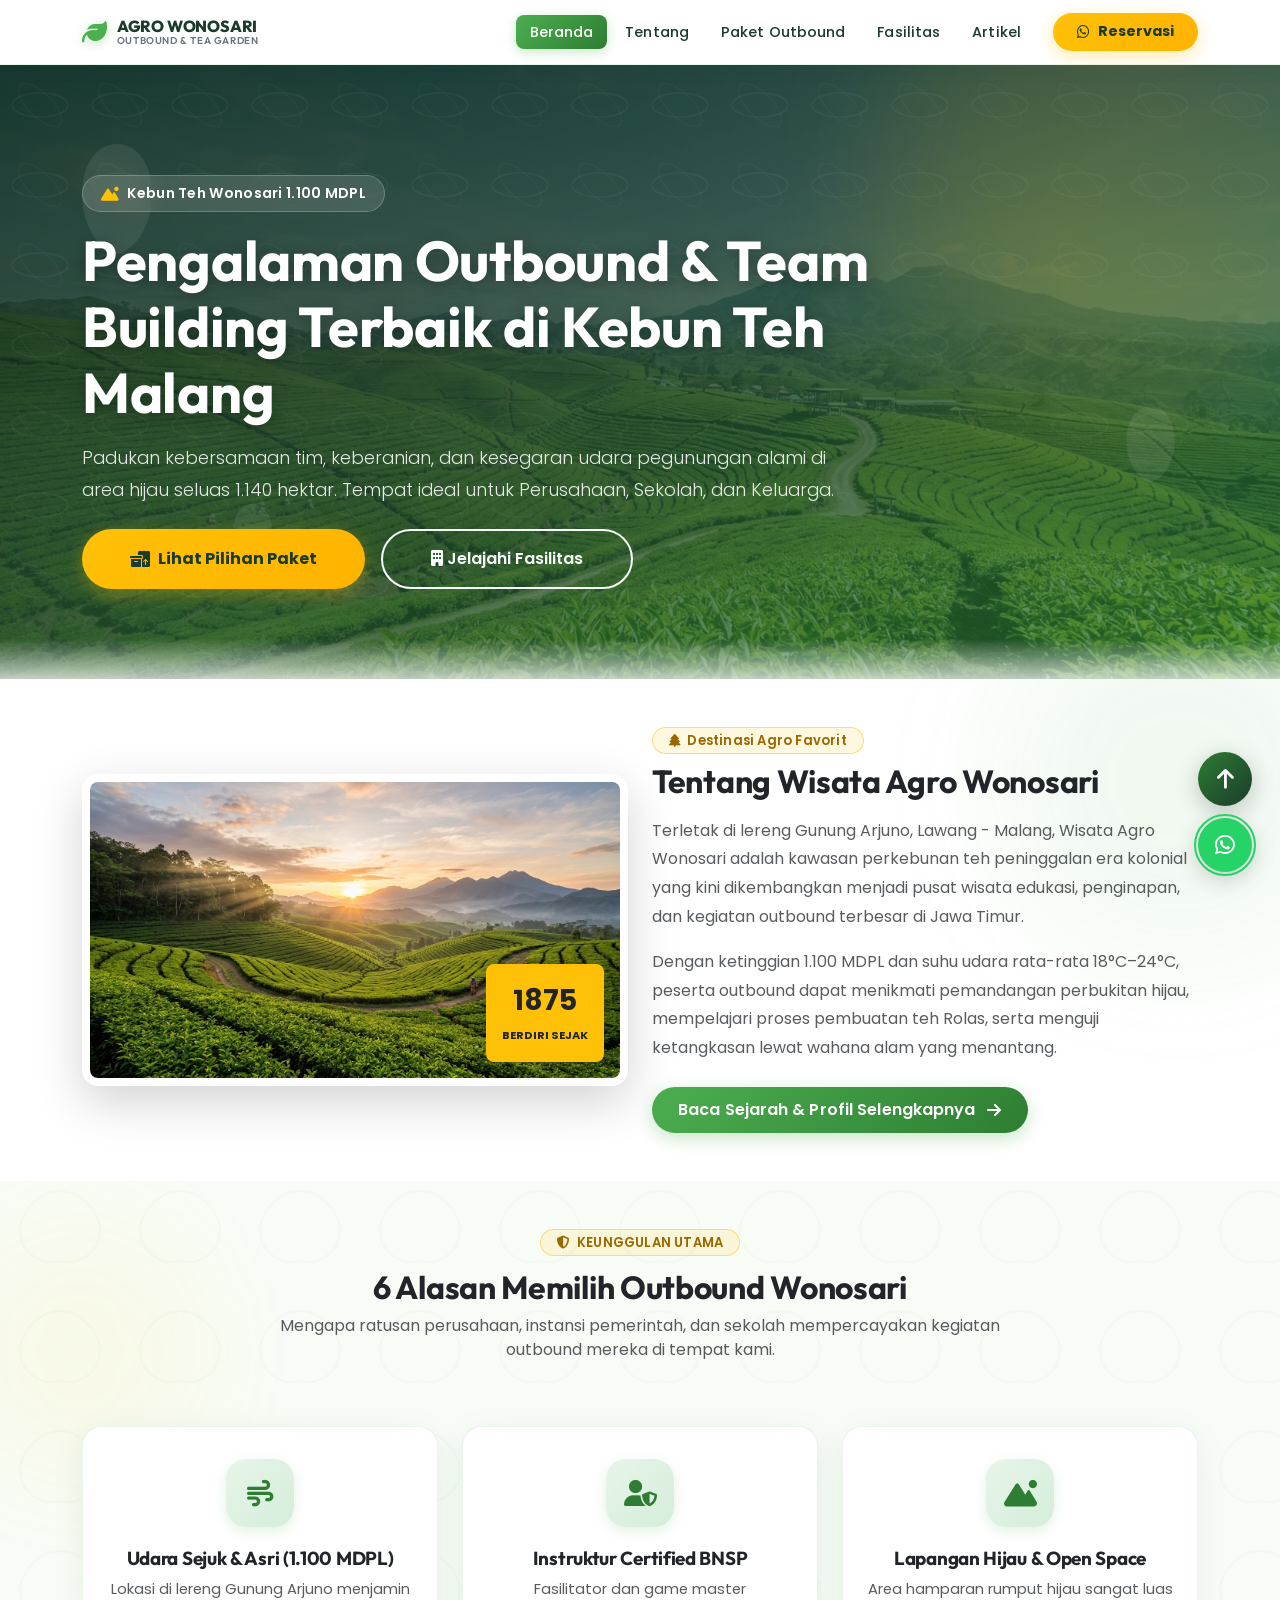
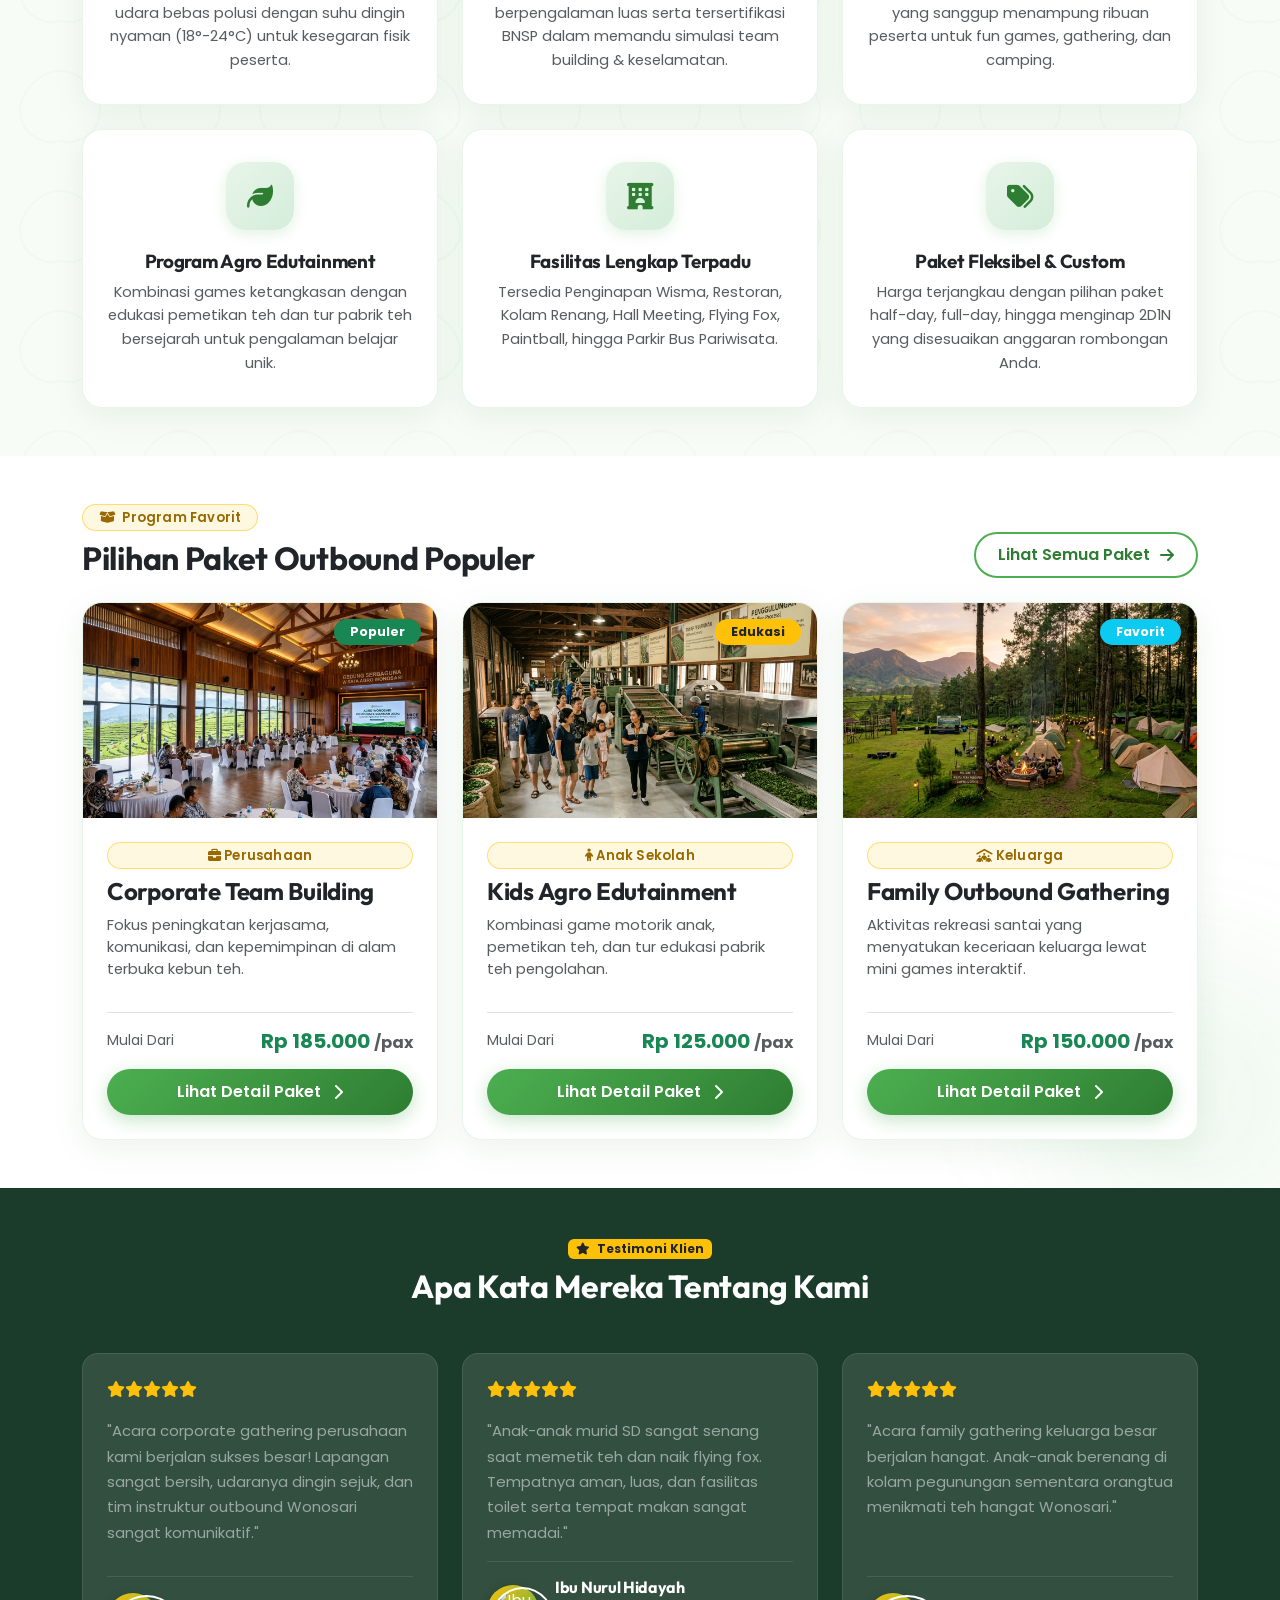
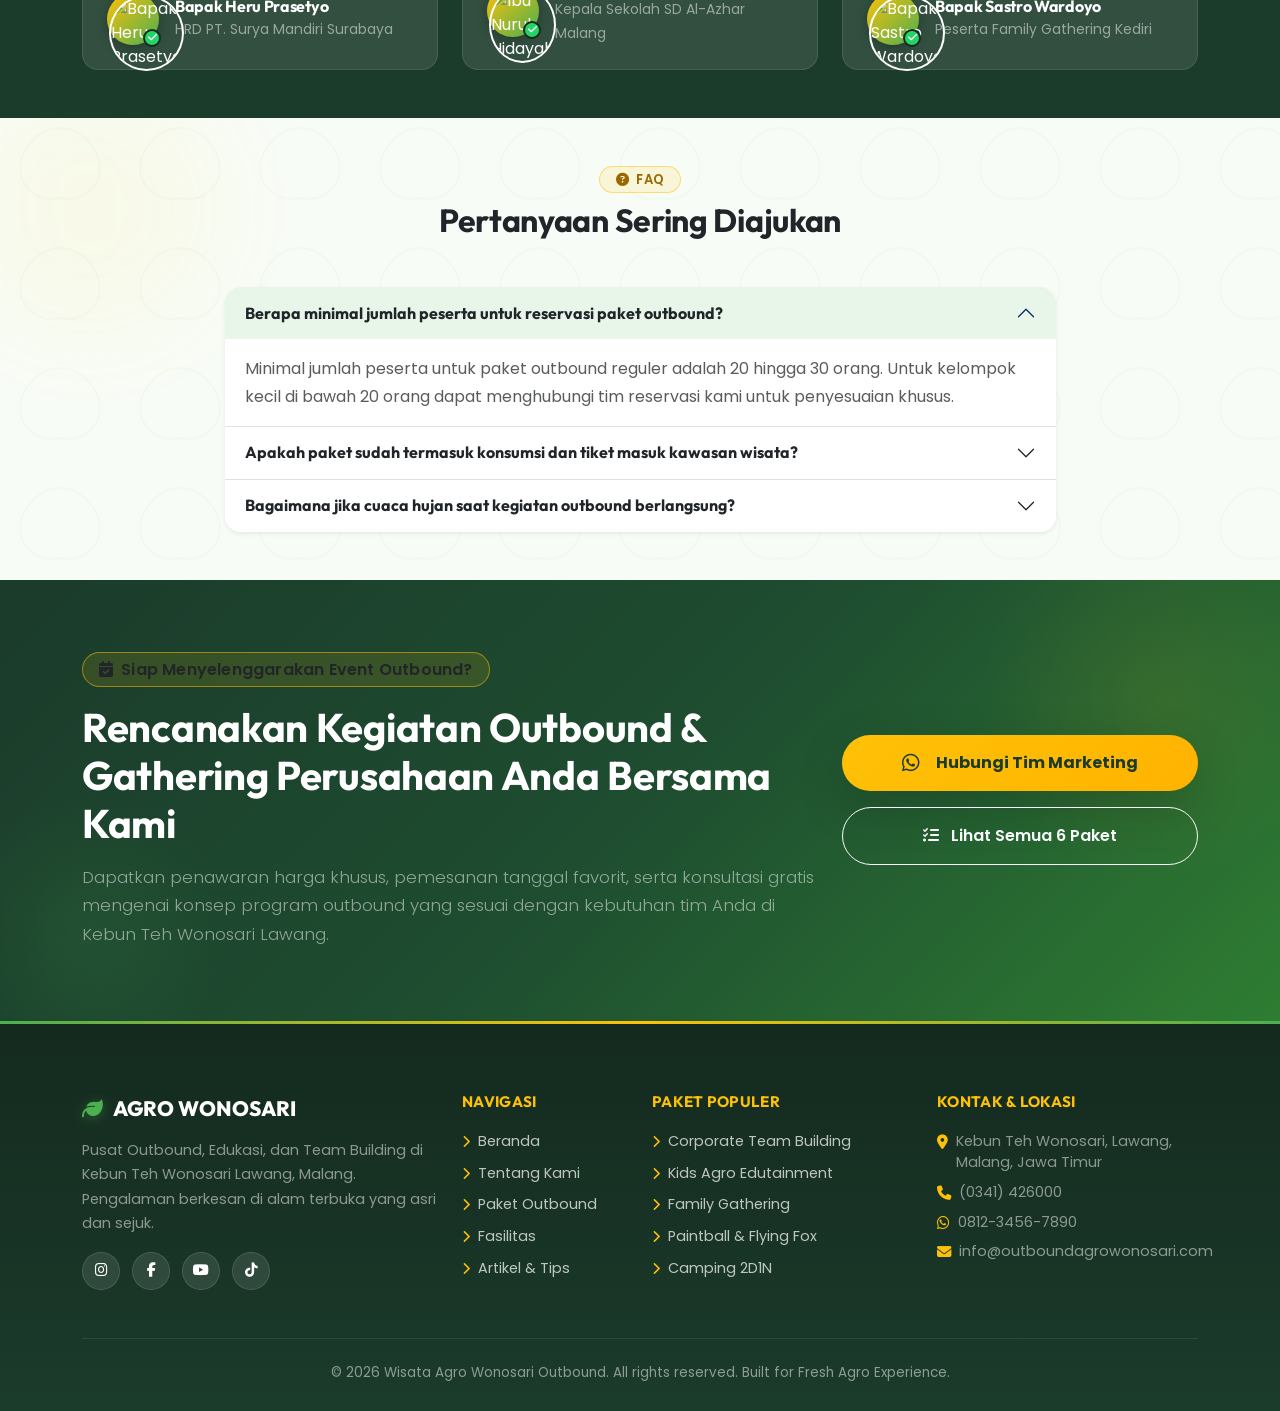
==== commit f8c946b3: "update" ====
--- a/index.html
+++ b/index.html
@@ -1,16 +1,19 @@
 <!DOCTYPE html>
 <html lang="id">
+
 <head>
   <meta charset="UTF-8" />
   <meta name="viewport" content="width=device-width, initial-scale=1.0" />
   <title>Outbound Wisata Agro Wonosari - Kebun Teh Malang</title>
-  <meta name="description" content="Paket outbound terbaik di Wisata Agro Wonosari Kebun Teh Lawang Malang. Team building, family gathering, kids edutainment di kebun teh seluas 1.140 hektar." />
-  
+  <meta name="description"
+    content="Paket outbound terbaik di Wisata Agro Wonosari Kebun Teh Lawang Malang. Team building, family gathering, kids edutainment di kebun teh seluas 1.140 hektar." />
+
   <!-- CSS Dependencies -->
   <link rel="stylesheet" href="https://cdn.jsdelivr.net/npm/bootstrap@5.3.3/dist/css/bootstrap.min.css" />
   <link rel="stylesheet" href="https://cdnjs.cloudflare.com/ajax/libs/font-awesome/6.5.0/css/all.min.css" />
   <link rel="stylesheet" href="css/style.css" />
 </head>
+
 <body>
 
   <!-- Navigation Bar (Sticky Top with Uniform Logo & Right Aligned Hamburger) -->
@@ -20,7 +23,8 @@
         <i class="fa-solid fa-leaf"></i>
         <span class="brand-title">AGRO WONOSARI <small class="brand-sub">OUTBOUND & TEA GARDEN</small></span>
       </a>
-      <button class="navbar-toggler ms-auto" type="button" data-bs-toggle="collapse" data-bs-target="#navbarContent" aria-controls="navbarContent" aria-expanded="false" aria-label="Toggle navigation">
+      <button class="navbar-toggler ms-auto" type="button" data-bs-toggle="collapse" data-bs-target="#navbarContent"
+        aria-controls="navbarContent" aria-expanded="false" aria-label="Toggle navigation">
         <i class="fa-solid fa-bars"></i>
       </button>
 
@@ -32,7 +36,8 @@
           <li class="nav-item"><a class="nav-link" href="fasilitas.html">Fasilitas</a></li>
           <li class="nav-item"><a class="nav-link" href="artikel.html">Artikel</a></li>
           <li class="nav-item ms-lg-3 mt-2 mt-lg-0">
-            <a href="https://wa.me/6281234567890?text=Halo%20Admin%20Wisata%20Agro%20Wonosari,%20saya%20ingin%20tanya%20paket%20outbound" target="_blank" class="btn btn-amber text-dark px-4 py-2" style="font-size: 0.9rem;">
+            <a href="https://wa.me/6281234567890?text=Halo%20Admin%20Wisata%20Agro%20Wonosari,%20saya%20ingin%20tanya%20paket%20outbound"
+              target="_blank" class="btn btn-amber text-dark px-4 py-2" style="font-size: 0.9rem;">
               <i class="fa-brands fa-whatsapp"></i> Reservasi
             </a>
           </li>
@@ -45,13 +50,21 @@
   <section class="hero-section text-white position-relative">
 
     <!-- Floating botanical leaves -->
-    <svg class="hero-leaf" style="top:12%;left:6%" viewBox="0 0 80 120" fill="white"><path d="M40 5 C20 5 5 25 5 55 C5 85 20 110 40 115 C60 110 75 85 75 55 C75 25 60 5 40 5Z"/></svg>
-    <svg class="hero-leaf" style="top:55%;right:8%;width:55px" viewBox="0 0 80 120" fill="white"><path d="M40 5 C20 5 5 25 5 55 C5 85 20 110 40 115 C60 110 75 85 75 55 C75 25 60 5 40 5Z"/></svg>
-    <svg class="hero-leaf" style="bottom:18%;left:18%;width:45px;animation-delay:3s" viewBox="0 0 80 120" fill="white"><path d="M40 5 C20 5 5 25 5 55 C5 85 20 110 40 115 C60 110 75 85 75 55 C75 25 60 5 40 5Z"/></svg>
+    <svg class="hero-leaf" style="top:12%;left:6%" viewBox="0 0 80 120" fill="white">
+      <path d="M40 5 C20 5 5 25 5 55 C5 85 20 110 40 115 C60 110 75 85 75 55 C75 25 60 5 40 5Z" />
+    </svg>
+    <svg class="hero-leaf" style="top:55%;right:8%;width:55px" viewBox="0 0 80 120" fill="white">
+      <path d="M40 5 C20 5 5 25 5 55 C5 85 20 110 40 115 C60 110 75 85 75 55 C75 25 60 5 40 5Z" />
+    </svg>
+    <svg class="hero-leaf" style="bottom:18%;left:18%;width:45px;animation-delay:3s" viewBox="0 0 80 120" fill="white">
+      <path d="M40 5 C20 5 5 25 5 55 C5 85 20 110 40 115 C60 110 75 85 75 55 C75 25 60 5 40 5Z" />
+    </svg>
 
     <!-- Blur orbs -->
-    <div class="blur-orb blur-orb-amber" style="width:500px;height:500px;top:-150px;right:-100px;position:absolute;"></div>
-    <div class="blur-orb blur-orb-green" style="width:400px;height:400px;bottom:-80px;left:-80px;position:absolute;"></div>
+    <div class="blur-orb blur-orb-amber" style="width:500px;height:500px;top:-150px;right:-100px;position:absolute;">
+    </div>
+    <div class="blur-orb blur-orb-green" style="width:400px;height:400px;bottom:-80px;left:-80px;position:absolute;">
+    </div>
 
     <div class="container position-relative" style="z-index:2">
       <div class="row align-items-center gy-4">
@@ -61,17 +74,20 @@
             <i class="fa-solid fa-mountain-sun"></i>
             Kebun Teh Wonosari 1.100 MDPL
           </div>
-          <h1 class="display-4 fw-bold text-white mb-3" style="line-height:1.18;text-shadow:0 3px 16px rgba(0,0,0,0.3);">
+          <h1 class="display-4 fw-bold text-white mb-3"
+            style="line-height:1.18;text-shadow:0 3px 16px rgba(0,0,0,0.3);">
             Pengalaman Outbound &amp; Team Building Terbaik di Kebun Teh Malang
           </h1>
           <p class="lead text-white mb-4" style="font-size:1.12rem;line-height:1.75;opacity:0.88;max-width:780px;">
-            Padukan kebersamaan tim, keberanian, dan kesegaran udara pegunungan alami di area hijau seluas 1.140 hektar. Tempat ideal untuk Perusahaan, Sekolah, dan Keluarga.
+            Padukan kebersamaan tim, keberanian, dan kesegaran udara pegunungan alami di area hijau seluas 1.140 hektar.
+            Tempat ideal untuk Perusahaan, Sekolah, dan Keluarga.
           </p>
           <div class="d-flex flex-wrap gap-3">
             <a href="paket.html" class="btn btn-amber text-dark px-5 py-3 fs-6 hero-btn-primary">
               <i class="fa-solid fa-boxes-packing"></i> Lihat Pilihan Paket
             </a>
-            <a href="fasilitas.html" class="btn btn-outline-light px-5 py-3 rounded-pill fw-semibold hero-btn-secondary" style="border-width:2px;">
+            <a href="fasilitas.html" class="btn btn-outline-light px-5 py-3 rounded-pill fw-semibold hero-btn-secondary"
+              style="border-width:2px;">
               <i class="fa-solid fa-building"></i> Jelajahi Fasilitas
             </a>
           </div>
@@ -84,13 +100,16 @@
 
   <!-- About Section -->
   <section class="py-5 section-white position-relative overflow-hidden">
-    <div class="blur-orb blur-orb-green" style="width:360px;height:360px;top:-80px;right:-80px;position:absolute;"></div>
+    <div class="blur-orb blur-orb-green" style="width:360px;height:360px;top:-80px;right:-80px;position:absolute;">
+    </div>
     <div class="container" data-reveal>
       <div class="row align-items-center g-4">
         <div class="col-lg-6">
           <div class="card border-0 shadow-lg rounded-4 overflow-hidden position-relative p-2 bg-white">
-            <img src="assets/img/Wonosari_tea_garden_Malang_202608051844.webp" alt="Tentang Wisata Agro Wonosari" class="img-fluid rounded-3 w-100" style="max-height: 350px; object-fit: cover;">
-            <div class="position-absolute bottom-0 end-0 bg-warning text-dark p-3 m-4 rounded-3 shadow fw-bold text-center">
+            <img src="assets/img/Wonosari_tea_garden_Malang_202608051844.webp" alt="Tentang Wisata Agro Wonosari"
+              class="img-fluid rounded-3 w-100" style="max-height: 350px; object-fit: cover;">
+            <div
+              class="position-absolute bottom-0 end-0 bg-warning text-dark p-3 m-4 rounded-3 shadow fw-bold text-center">
               <span class="fs-3 d-block leading-none">1875</span>
               <small class="text-uppercase" style="font-size: 0.7rem;">Berdiri Sejak</small>
             </div>
@@ -100,10 +119,14 @@
           <span class="badge badge-amber mb-2"><i class="fa-solid fa-tree me-1"></i> Destinasi Agro Favorit</span>
           <h2 class="fw-bold text-dark mb-3">Tentang Wisata Agro Wonosari</h2>
           <p class="text-muted" style="line-height: 1.8;">
-            Terletak di lereng Gunung Arjuno, Lawang - Malang, Wisata Agro Wonosari adalah kawasan perkebunan teh peninggalan era kolonial yang kini dikembangkan menjadi pusat wisata edukasi, penginapan, dan kegiatan outbound terbesar di Jawa Timur.
+            Terletak di lereng Gunung Arjuno, Lawang - Malang, Wisata Agro Wonosari adalah kawasan perkebunan teh
+            peninggalan era kolonial yang kini dikembangkan menjadi pusat wisata edukasi, penginapan, dan kegiatan
+            outbound terbesar di Jawa Timur.
           </p>
           <p class="text-muted" style="line-height: 1.8;">
-            Dengan ketinggian 1.100 MDPL dan suhu udara rata-rata 18°C–24°C, peserta outbound dapat menikmati pemandangan perbukitan hijau, mempelajari proses pembuatan teh Rolas, serta menguji ketangkasan lewat wahana alam yang menantang.
+            Dengan ketinggian 1.100 MDPL dan suhu udara rata-rata 18°C–24°C, peserta outbound dapat menikmati
+            pemandangan perbukitan hijau, mempelajari proses pembuatan teh Rolas, serta menguji ketangkasan lewat wahana
+            alam yang menantang.
           </p>
           <div class="pt-2">
             <a href="tentang.html" class="btn btn-primary-custom">
@@ -119,12 +142,14 @@
   <section class="py-5 section-soft section-pattern position-relative overflow-hidden">
     <div class="blur-orb blur-orb-amber" style="width:280px;height:280px;top:30px;left:-60px;position:absolute;"></div>
     <div class="container">
-      
+
       <div class="row text-center mb-5" data-reveal>
         <div class="col-lg-8 mx-auto">
-          <span class="badge badge-amber text-uppercase mb-2"><i class="fa-solid fa-shield-halved me-1"></i> Keunggulan Utama</span>
+          <span class="badge badge-amber text-uppercase mb-2"><i class="fa-solid fa-shield-halved me-1"></i> Keunggulan
+            Utama</span>
           <h2 class="fw-bold text-dark mt-1">6 Alasan Memilih Outbound Wonosari</h2>
-          <p class="text-muted">Mengapa ratusan perusahaan, instansi pemerintah, dan sekolah mempercayakan kegiatan outbound mereka di tempat kami.</p>
+          <p class="text-muted">Mengapa ratusan perusahaan, instansi pemerintah, dan sekolah mempercayakan kegiatan
+            outbound mereka di tempat kami.</p>
         </div>
       </div>
 
@@ -138,7 +163,8 @@
             </div>
             <h4 class="fw-bold text-dark mb-2" style="font-size: 1.18rem;">Udara Sejuk & Asri (1.100 MDPL)</h4>
             <p class="text-muted m-0" style="font-size: 0.92rem; line-height: 1.6;">
-              Lokasi di lereng Gunung Arjuno menjamin udara bebas polusi dengan suhu dingin nyaman (18°-24°C) untuk kesegaran fisik peserta.
+              Lokasi di lereng Gunung Arjuno menjamin udara bebas polusi dengan suhu dingin nyaman (18°-24°C) untuk
+              kesegaran fisik peserta.
             </p>
           </div>
         </div>
@@ -151,7 +177,8 @@
             </div>
             <h4 class="fw-bold text-dark mb-2" style="font-size: 1.18rem;">Instruktur Certified BNSP</h4>
             <p class="text-muted m-0" style="font-size: 0.92rem; line-height: 1.6;">
-              Fasilitator dan game master berpengalaman luas serta tersertifikasi BNSP dalam memandu simulasi team building & keselamatan.
+              Fasilitator dan game master berpengalaman luas serta tersertifikasi BNSP dalam memandu simulasi team
+              building & keselamatan.
             </p>
           </div>
         </div>
@@ -164,7 +191,8 @@
             </div>
             <h4 class="fw-bold text-dark mb-2" style="font-size: 1.18rem;">Lapangan Hijau & Open Space</h4>
             <p class="text-muted m-0" style="font-size: 0.92rem; line-height: 1.6;">
-              Area hamparan rumput hijau sangat luas yang sanggup menampung ribuan peserta untuk fun games, gathering, dan camping.
+              Area hamparan rumput hijau sangat luas yang sanggup menampung ribuan peserta untuk fun games, gathering,
+              dan camping.
             </p>
           </div>
         </div>
@@ -177,7 +205,8 @@
             </div>
             <h4 class="fw-bold text-dark mb-2" style="font-size: 1.18rem;">Program Agro Edutainment</h4>
             <p class="text-muted m-0" style="font-size: 0.92rem; line-height: 1.6;">
-              Kombinasi games ketangkasan dengan edukasi pemetikan teh dan tur pabrik teh bersejarah untuk pengalaman belajar unik.
+              Kombinasi games ketangkasan dengan edukasi pemetikan teh dan tur pabrik teh bersejarah untuk pengalaman
+              belajar unik.
             </p>
           </div>
         </div>
@@ -190,7 +219,8 @@
             </div>
             <h4 class="fw-bold text-dark mb-2" style="font-size: 1.18rem;">Fasilitas Lengkap Terpadu</h4>
             <p class="text-muted m-0" style="font-size: 0.92rem; line-height: 1.6;">
-              Tersedia Penginapan Wisma, Restoran, Kolam Renang, Hall Meeting, Flying Fox, Paintball, hingga Parkir Bus Pariwisata.
+              Tersedia Penginapan Wisma, Restoran, Kolam Renang, Hall Meeting, Flying Fox, Paintball, hingga Parkir Bus
+              Pariwisata.
             </p>
           </div>
         </div>
@@ -203,7 +233,8 @@
             </div>
             <h4 class="fw-bold text-dark mb-2" style="font-size: 1.18rem;">Paket Fleksibel & Custom</h4>
             <p class="text-muted m-0" style="font-size: 0.92rem; line-height: 1.6;">
-              Harga terjangkau dengan pilihan paket half-day, full-day, hingga menginap 2D1N yang disesuaikan anggaran rombongan Anda.
+              Harga terjangkau dengan pilihan paket half-day, full-day, hingga menginap 2D1N yang disesuaikan anggaran
+              rombongan Anda.
             </p>
           </div>
         </div>
@@ -214,9 +245,10 @@
 
   <!-- Package Preview Section -->
   <section class="py-5 section-white position-relative overflow-hidden">
-    <div class="blur-orb blur-orb-green" style="width:300px;height:300px;bottom:-60px;right:-60px;position:absolute;"></div>
+    <div class="blur-orb blur-orb-green" style="width:300px;height:300px;bottom:-60px;right:-60px;position:absolute;">
+    </div>
     <div class="container" style="position:relative;z-index:1">
-      
+
       <div class="d-flex flex-wrap justify-content-between align-items-end mb-4" data-reveal>
         <div>
           <span class="badge badge-amber mb-2"><i class="fa-solid fa-box-open me-1"></i> Program Favorit</span>
@@ -233,8 +265,10 @@
         <div class="col-lg-4 col-md-6" data-reveal>
           <div class="custom-card">
             <div class="position-relative overflow-hidden">
-              <img src="assets/img/Multi-purpose_hall_for_MICE_202608051856.webp" class="package-card-img" alt="Corporate Team Building">
-              <span class="position-absolute top-0 end-0 bg-success text-white px-3 py-1 m-3 rounded-pill fw-bold" style="font-size: 0.78rem;">Populer</span>
+              <img src="assets/img/Multi-purpose_hall_for_MICE_202608051856.webp" class="package-card-img"
+                alt="Corporate Team Building">
+              <span class="position-absolute top-0 end-0 bg-success text-white px-3 py-1 m-3 rounded-pill fw-bold"
+                style="font-size: 0.78rem;">Populer</span>
             </div>
             <div class="card-body p-4 d-flex flex-column">
               <span class="badge badge-amber mb-2 w-fit-content"><i class="fa-solid fa-briefcase"></i> Perusahaan</span>
@@ -246,9 +280,10 @@
                 <span class="text-muted small">Mulai Dari</span>
                 <span class="h5 m-0 text-success fw-bold">Rp 185.000 <small class="fs-6 text-muted">/pax</small></span>
               </div>
-              <a href="paket.html" class="btn btn-primary-custom w-100 justify-content-center">
+              <button type="button" class="btn btn-primary-custom w-100 justify-content-center" data-bs-toggle="modal"
+                data-bs-target="#modalPaket1">
                 Lihat Detail Paket <i class="fa-solid fa-chevron-right ms-1"></i>
-              </a>
+              </button>
             </div>
           </div>
         </div>
@@ -257,8 +292,10 @@
         <div class="col-lg-4 col-md-6" data-reveal>
           <div class="custom-card">
             <div class="position-relative overflow-hidden">
-              <img src="assets/img/Educational_tour_tea_factory_Malang_202608051854.webp" class="package-card-img" alt="Kids Edutainment">
-              <span class="position-absolute top-0 end-0 bg-warning text-dark px-3 py-1 m-3 rounded-pill fw-bold" style="font-size: 0.78rem;">Edukasi</span>
+              <img src="assets/img/Educational_tour_tea_factory_Malang_202608051854.webp" class="package-card-img"
+                alt="Kids Edutainment">
+              <span class="position-absolute top-0 end-0 bg-warning text-dark px-3 py-1 m-3 rounded-pill fw-bold"
+                style="font-size: 0.78rem;">Edukasi</span>
             </div>
             <div class="card-body p-4 d-flex flex-column">
               <span class="badge badge-amber mb-2 w-fit-content"><i class="fa-solid fa-child"></i> Anak Sekolah</span>
@@ -270,9 +307,10 @@
                 <span class="text-muted small">Mulai Dari</span>
                 <span class="h5 m-0 text-success fw-bold">Rp 125.000 <small class="fs-6 text-muted">/pax</small></span>
               </div>
-              <a href="paket.html" class="btn btn-primary-custom w-100 justify-content-center">
+              <button type="button" class="btn btn-primary-custom w-100 justify-content-center" data-bs-toggle="modal"
+                data-bs-target="#modalPaket2">
                 Lihat Detail Paket <i class="fa-solid fa-chevron-right ms-1"></i>
-              </a>
+              </button>
             </div>
           </div>
         </div>
@@ -281,8 +319,10 @@
         <div class="col-lg-4 col-md-6" data-reveal>
           <div class="custom-card">
             <div class="position-relative overflow-hidden">
-              <img src="assets/img/Camping_ground_and_event_area_202608051905.webp" class="package-card-img" alt="Family Gathering">
-              <span class="position-absolute top-0 end-0 bg-info text-white px-3 py-1 m-3 rounded-pill fw-bold" style="font-size: 0.78rem;">Favorit</span>
+              <img src="assets/img/Camping_ground_and_event_area_202608051905.webp" class="package-card-img"
+                alt="Family Gathering">
+              <span class="position-absolute top-0 end-0 bg-info text-white px-3 py-1 m-3 rounded-pill fw-bold"
+                style="font-size: 0.78rem;">Favorit</span>
             </div>
             <div class="card-body p-4 d-flex flex-column">
               <span class="badge badge-amber mb-2 w-fit-content"><i class="fa-solid fa-people-roof"></i> Keluarga</span>
@@ -294,9 +334,10 @@
                 <span class="text-muted small">Mulai Dari</span>
                 <span class="h5 m-0 text-success fw-bold">Rp 150.000 <small class="fs-6 text-muted">/pax</small></span>
               </div>
-              <a href="paket.html" class="btn btn-primary-custom w-100 justify-content-center">
+              <button type="button" class="btn btn-primary-custom w-100 justify-content-center" data-bs-toggle="modal"
+                data-bs-target="#modalPaket3">
                 Lihat Detail Paket <i class="fa-solid fa-chevron-right ms-1"></i>
-              </a>
+              </button>
             </div>
           </div>
         </div>
@@ -316,16 +357,20 @@
       <div class="row g-4">
         <!-- Testimonial 1 -->
         <div class="col-md-4">
-          <div class="p-4 rounded-4 bg-white bg-opacity-10 border border-white border-opacity-10 h-100 d-flex flex-column">
+          <div
+            class="p-4 rounded-4 bg-white bg-opacity-10 border border-white border-opacity-10 h-100 d-flex flex-column">
             <div class="text-warning mb-3">
-              <i class="fa-solid fa-star"></i><i class="fa-solid fa-star"></i><i class="fa-solid fa-star"></i><i class="fa-solid fa-star"></i><i class="fa-solid fa-star"></i>
+              <i class="fa-solid fa-star"></i><i class="fa-solid fa-star"></i><i class="fa-solid fa-star"></i><i
+                class="fa-solid fa-star"></i><i class="fa-solid fa-star"></i>
             </div>
             <p class="text-white-50 flex-grow-1" style="font-size: 0.93rem; line-height: 1.7;">
-              "Acara corporate gathering perusahaan kami berjalan sukses besar! Lapangan sangat bersih, udaranya dingin sejuk, dan tim instruktur outbound Wonosari sangat komunikatif."
+              "Acara corporate gathering perusahaan kami berjalan sukses besar! Lapangan sangat bersih, udaranya dingin
+              sejuk, dan tim instruktur outbound Wonosari sangat komunikatif."
             </p>
             <div class="d-flex align-items-center gap-3 pt-3 border-top border-white border-opacity-10">
               <div class="testimonial-avatar-frame">
-                <img src="https://images.unsplash.com/photo-1507003211169-0a1dd7228f2d?auto=format&fit=crop&w=200&q=80" alt="Bapak Heru Prasetyo" class="testimonial-avatar-img">
+                <img src="https://images.unsplash.com/photo-1507003211169-0a1dd7228f2d?auto=format&fit=crop&w=200&q=80"
+                  alt="Bapak Heru Prasetyo" class="testimonial-avatar-img">
                 <span class="testimonial-verified-check"><i class="fa-solid fa-check"></i></span>
               </div>
               <div>
@@ -338,16 +383,20 @@
 
         <!-- Testimonial 2 -->
         <div class="col-md-4">
-          <div class="p-4 rounded-4 bg-white bg-opacity-10 border border-white border-opacity-10 h-100 d-flex flex-column">
+          <div
+            class="p-4 rounded-4 bg-white bg-opacity-10 border border-white border-opacity-10 h-100 d-flex flex-column">
             <div class="text-warning mb-3">
-              <i class="fa-solid fa-star"></i><i class="fa-solid fa-star"></i><i class="fa-solid fa-star"></i><i class="fa-solid fa-star"></i><i class="fa-solid fa-star"></i>
+              <i class="fa-solid fa-star"></i><i class="fa-solid fa-star"></i><i class="fa-solid fa-star"></i><i
+                class="fa-solid fa-star"></i><i class="fa-solid fa-star"></i>
             </div>
             <p class="text-white-50 flex-grow-1" style="font-size: 0.93rem; line-height: 1.7;">
-              "Anak-anak murid SD sangat senang saat memetik teh dan naik flying fox. Tempatnya aman, luas, dan fasilitas toilet serta tempat makan sangat memadai."
+              "Anak-anak murid SD sangat senang saat memetik teh dan naik flying fox. Tempatnya aman, luas, dan
+              fasilitas toilet serta tempat makan sangat memadai."
             </p>
             <div class="d-flex align-items-center gap-3 pt-3 border-top border-white border-opacity-10">
               <div class="testimonial-avatar-frame">
-                <img src="https://images.unsplash.com/photo-1573497019940-1c28c88b4f3e?auto=format&fit=crop&w=200&q=80" alt="Ibu Nurul Hidayah" class="testimonial-avatar-img">
+                <img src="https://images.unsplash.com/photo-1573497019940-1c28c88b4f3e?auto=format&fit=crop&w=200&q=80"
+                  alt="Ibu Nurul Hidayah" class="testimonial-avatar-img">
                 <span class="testimonial-verified-check"><i class="fa-solid fa-check"></i></span>
               </div>
               <div>
@@ -360,16 +409,20 @@
 
         <!-- Testimonial 3 -->
         <div class="col-md-4">
-          <div class="p-4 rounded-4 bg-white bg-opacity-10 border border-white border-opacity-10 h-100 d-flex flex-column">
+          <div
+            class="p-4 rounded-4 bg-white bg-opacity-10 border border-white border-opacity-10 h-100 d-flex flex-column">
             <div class="text-warning mb-3">
-              <i class="fa-solid fa-star"></i><i class="fa-solid fa-star"></i><i class="fa-solid fa-star"></i><i class="fa-solid fa-star"></i><i class="fa-solid fa-star"></i>
+              <i class="fa-solid fa-star"></i><i class="fa-solid fa-star"></i><i class="fa-solid fa-star"></i><i
+                class="fa-solid fa-star"></i><i class="fa-solid fa-star"></i>
             </div>
             <p class="text-white-50 flex-grow-1" style="font-size: 0.93rem; line-height: 1.7;">
-              "Acara family gathering keluarga besar berjalan hangat. Anak-anak berenang di kolam pegunungan sementara orangtua menikmati teh hangat Wonosari."
+              "Acara family gathering keluarga besar berjalan hangat. Anak-anak berenang di kolam pegunungan sementara
+              orangtua menikmati teh hangat Wonosari."
             </p>
             <div class="d-flex align-items-center gap-3 pt-3 border-top border-white border-opacity-10">
               <div class="testimonial-avatar-frame">
-                <img src="https://images.unsplash.com/photo-1500648767791-00dcc994a43e?auto=format&fit=crop&w=200&q=80" alt="Bapak Sastro Wardoyo" class="testimonial-avatar-img">
+                <img src="https://images.unsplash.com/photo-1500648767791-00dcc994a43e?auto=format&fit=crop&w=200&q=80"
+                  alt="Bapak Sastro Wardoyo" class="testimonial-avatar-img">
                 <span class="testimonial-verified-check"><i class="fa-solid fa-check"></i></span>
               </div>
               <div>
@@ -396,42 +449,51 @@
       <div class="row justify-content-center">
         <div class="col-lg-9">
           <div class="accordion accordion-flush rounded-4 shadow-sm overflow-hidden" id="faqAccordion">
-            
+
             <div class="accordion-item border-bottom">
               <h2 class="accordion-header" id="headingOne">
-                <button class="accordion-button fw-bold text-dark" type="button" data-bs-toggle="collapse" data-bs-target="#collapseOne" aria-expanded="true" aria-controls="collapseOne">
+                <button class="accordion-button fw-bold text-dark" type="button" data-bs-toggle="collapse"
+                  data-bs-target="#collapseOne" aria-expanded="true" aria-controls="collapseOne">
                   Berapa minimal jumlah peserta untuk reservasi paket outbound?
                 </button>
               </h2>
-              <div id="collapseOne" class="accordion-collapse collapse show" aria-labelledby="headingOne" data-bs-parent="#faqAccordion">
+              <div id="collapseOne" class="accordion-collapse collapse show" aria-labelledby="headingOne"
+                data-bs-parent="#faqAccordion">
                 <div class="accordion-body text-muted" style="line-height: 1.7;">
-                  Minimal jumlah peserta untuk paket outbound reguler adalah 20 hingga 30 orang. Untuk kelompok kecil di bawah 20 orang dapat menghubungi tim reservasi kami untuk penyesuaian khusus.
+                  Minimal jumlah peserta untuk paket outbound reguler adalah 20 hingga 30 orang. Untuk kelompok kecil di
+                  bawah 20 orang dapat menghubungi tim reservasi kami untuk penyesuaian khusus.
                 </div>
               </div>
             </div>
 
             <div class="accordion-item border-bottom">
               <h2 class="accordion-header" id="headingTwo">
-                <button class="accordion-button collapsed fw-bold text-dark" type="button" data-bs-toggle="collapse" data-bs-target="#collapseTwo" aria-expanded="false" aria-controls="collapseTwo">
+                <button class="accordion-button collapsed fw-bold text-dark" type="button" data-bs-toggle="collapse"
+                  data-bs-target="#collapseTwo" aria-expanded="false" aria-controls="collapseTwo">
                   Apakah paket sudah termasuk konsumsi dan tiket masuk kawasan wisata?
                 </button>
               </h2>
-              <div id="collapseTwo" class="accordion-collapse collapse" aria-labelledby="headingTwo" data-bs-parent="#faqAccordion">
+              <div id="collapseTwo" class="accordion-collapse collapse" aria-labelledby="headingTwo"
+                data-bs-parent="#faqAccordion">
                 <div class="accordion-body text-muted" style="line-height: 1.7;">
-                  Ya! Seluruh paket outbound kami bersifat *all-in* yang mencakup tiket masuk kawasan Kebun Teh Wonosari, konsumsi makan siang prasmanan, coffee break, sound system, dan peralatan game.
+                  Ya! Seluruh paket outbound kami bersifat *all-in* yang mencakup tiket masuk kawasan Kebun Teh
+                  Wonosari, konsumsi makan siang prasmanan, coffee break, sound system, dan peralatan game.
                 </div>
               </div>
             </div>
 
             <div class="accordion-item">
               <h2 class="accordion-header" id="headingThree">
-                <button class="accordion-button collapsed fw-bold text-dark" type="button" data-bs-toggle="collapse" data-bs-target="#collapseThree" aria-expanded="false" aria-controls="collapseThree">
+                <button class="accordion-button collapsed fw-bold text-dark" type="button" data-bs-toggle="collapse"
+                  data-bs-target="#collapseThree" aria-expanded="false" aria-controls="collapseThree">
                   Bagaimana jika cuaca hujan saat kegiatan outbound berlangsung?
                 </button>
               </h2>
-              <div id="collapseThree" class="accordion-collapse collapse" aria-labelledby="headingThree" data-bs-parent="#faqAccordion">
+              <div id="collapseThree" class="accordion-collapse collapse" aria-labelledby="headingThree"
+                data-bs-parent="#faqAccordion">
                 <div class="accordion-body text-muted" style="line-height: 1.7;">
-                  Lokasi kami memiliki gedung hall / arena semi-outdoor tertutup. Jika terjadi hujan lebat, kegiatan outbound akan secara fleksibel dipindahkan ke dalam gedung tanpa mengurangi keseruan acara.
+                  Lokasi kami memiliki gedung hall / arena semi-outdoor tertutup. Jika terjadi hujan lebat, kegiatan
+                  outbound akan secara fleksibel dipindahkan ke dalam gedung tanpa mengurangi keseruan acara.
                 </div>
               </div>
             </div>
@@ -441,6 +503,315 @@
       </div>
     </div>
   </section>
+
+  <!-- Call to Action (CTA) Section -->
+  <section class="py-5 cta-premium text-white position-relative overflow-hidden">
+    <div class="container py-4 position-relative" style="z-index: 2;" data-reveal>
+      <div class="row align-items-center gy-4">
+        <div class="col-lg-8">
+          <span class="badge badge-amber text-dark mb-3 px-3 py-2 fs-6">
+            <i class="fa-solid fa-calendar-check me-2"></i>Siap Menyelenggarakan Event Outbound?
+          </span>
+          <h2 class="display-6 fw-bold text-white mb-3">
+            Rencanakan Kegiatan Outbound &amp; Gathering Perusahaan Anda Bersama Kami
+          </h2>
+          <p class="lead text-white-50 mb-0" style="font-size: 1.05rem; line-height: 1.7;">
+            Dapatkan penawaran harga khusus, pemesanan tanggal favorit, serta konsultasi gratis mengenai konsep program
+            outbound yang sesuai dengan kebutuhan tim Anda di Kebun Teh Wonosari Lawang.
+          </p>
+        </div>
+        <div class="col-lg-4 text-lg-end">
+          <div class="d-flex flex-column gap-3 justify-content-lg-end">
+            <a href="https://wa.me/6281234567890?text=Halo%20Admin%20Wisata%20Agro%20Wonosari,%20saya%20ingin%20konsultasi%20dan%20minta%20penawaran%20paket%20outbound"
+              target="_blank" class="btn btn-amber text-dark fw-bold px-4 py-3 shadow-lg fs-6 border-0">
+              <i class="fa-brands fa-whatsapp me-2 fs-5"></i> Hubungi Tim Marketing
+            </a>
+            <a href="paket.html" class="btn btn-outline-light px-4 py-3 fw-semibold rounded-pill">
+              <i class="fa-solid fa-list-check me-2"></i> Lihat Semua 6 Paket
+            </a>
+          </div>
+        </div>
+      </div>
+    </div>
+  </section>
+
+  <!-- Modals Pop-Up Detail -->
+
+  <!-- Modal 1 -->
+  <div class="modal fade" id="modalPaket1" tabindex="-1" aria-hidden="true">
+    <div class="modal-dialog modal-lg modal-dialog-centered">
+      <div class="modal-content modal-content-custom">
+        <div class="modal-header modal-header-custom d-flex justify-content-between align-items-center">
+          <h5 class="modal-title fw-bold text-white mb-0">
+            <i class="fa-solid fa-briefcase text-warning me-2"></i> Detail Paket: Corporate Team Building
+          </h5>
+          <button type="button" class="btn-close btn-close-white" data-bs-dismiss="modal" aria-label="Close"></button>
+        </div>
+        <div class="modal-body p-4">
+          <div class="row g-4">
+            <div class="col-md-5">
+              <img src="assets/img/Green_field_for_corporate_gathering_202608051855.webp"
+                class="img-fluid rounded-3 mb-3 shadow-sm w-100" style="height: 200px; object-fit: cover;"
+                alt="Corporate Outbound">
+              <div class="p-3 bg-light rounded-3 text-center border">
+                <small class="text-muted d-block">Investasi Program</small>
+                <span class="fs-4 fw-bold text-success">Rp 185.000 <small class="fs-6 text-dark">/pax</small></span>
+                <small class="d-block text-muted mt-1">*Minimal 30 Peserta</small>
+              </div>
+            </div>
+            <div class="col-md-7">
+              <h5 class="fw-bold text-dark">Fasilitas &amp; Keuntungan Yang Didapat:</h5>
+              <ul class="facility-list mt-3">
+                <li><i class="fa-solid fa-circle-check text-success"></i> Tiket Masuk Kawasan Wisata Agro Wonosari</li>
+                <li><i class="fa-solid fa-circle-check text-success"></i> Lapangan Grass Area Privat Kebun Teh</li>
+                <li><i class="fa-solid fa-circle-check text-success"></i> Facilitator &amp; Master Game Certificated
+                  BNSP</li>
+                <li><i class="fa-solid fa-circle-check text-success"></i> Sound System Outdoor &amp; Equipment</li>
+                <li><i class="fa-solid fa-circle-check text-success"></i> Ice Breaking &amp; Team Building Dynamics</li>
+                <li><i class="fa-solid fa-circle-check text-success"></i> 1x Makan Siang Prasmanan Khas Wonosari</li>
+                <li><i class="fa-solid fa-circle-check text-success"></i> 1x Coffee Break &amp; Snack Kebun</li>
+                <li><i class="fa-solid fa-circle-check text-success"></i> Banner Welcome Event Size 3x1m</li>
+              </ul>
+            </div>
+          </div>
+        </div>
+        <div class="modal-footer bg-light border-0 px-4 py-3 d-flex justify-content-between align-items-center">
+          <a href="https://wa.me/6281234567890?text=Halo%20Admin,%20saya%20tertarik%20dengan%20Paket%20Corporate%20Team%20Building%20Agro%20Wonosari"
+            target="_blank" class="btn btn-amber px-4 text-dark">
+            <i class="fa-brands fa-whatsapp me-1"></i> Pesan via WhatsApp
+          </a>
+        </div>
+      </div>
+    </div>
+  </div>
+
+  <!-- Modal 2 -->
+  <div class="modal fade" id="modalPaket2" tabindex="-1" aria-hidden="true">
+    <div class="modal-dialog modal-lg modal-dialog-centered">
+      <div class="modal-content modal-content-custom">
+        <div class="modal-header modal-header-custom d-flex justify-content-between align-items-center">
+          <h5 class="modal-title fw-bold text-white mb-0">
+            <i class="fa-solid fa-child text-warning me-2"></i> Detail Paket: Kids Agro Edutainment
+          </h5>
+          <button type="button" class="btn-close btn-close-white" data-bs-dismiss="modal" aria-label="Close"></button>
+        </div>
+        <div class="modal-body p-4">
+          <div class="row g-4">
+            <div class="col-md-5">
+              <img src="assets/img/Educational_tour_tea_factory_Malang_202608051854.webp"
+                class="img-fluid rounded-3 mb-3 shadow-sm w-100" style="height: 200px; object-fit: cover;"
+                alt="Kids Edutainment">
+              <div class="p-3 bg-light rounded-3 text-center border">
+                <small class="text-muted d-block">Investasi Program</small>
+                <span class="fs-4 fw-bold text-success">Rp 125.000 <small class="fs-6 text-dark">/pax</small></span>
+                <small class="d-block text-muted mt-1">*Minimal 25 Anak</small>
+              </div>
+            </div>
+            <div class="col-md-7">
+              <h5 class="fw-bold text-dark">Fasilitas &amp; Keuntungan Yang Didapat:</h5>
+              <ul class="facility-list mt-3">
+                <li><i class="fa-solid fa-circle-check text-success"></i> Tiket Masuk Kebun Teh &amp; Kolam Renang</li>
+                <li><i class="fa-solid fa-circle-check text-success"></i> Pemandu Edukasi Ramah Anak</li>
+                <li><i class="fa-solid fa-circle-check text-success"></i> Edukasi Pemetikan Teh Langsung</li>
+                <li><i class="fa-solid fa-circle-check text-success"></i> Kunjungan Pabrik Teh PTPN (Tea Factory Tour)
+                </li>
+                <li><i class="fa-solid fa-circle-check text-success"></i> Fun Outbound Games Motorik</li>
+                <li><i class="fa-solid fa-circle-check text-success"></i> Wahana Flying Fox Anak 1x Meluncur</li>
+                <li><i class="fa-solid fa-circle-check text-success"></i> Lunch Box Anak Hiegenis &amp; Healthy</li>
+              </ul>
+            </div>
+          </div>
+        </div>
+        <div class="modal-footer bg-light border-0 px-4 py-3 d-flex justify-content-between align-items-center">
+          <a href="https://wa.me/6281234567890?text=Halo%20Admin,%20saya%20tertarik%20dengan%20Paket%20Kids%20Agro%20Edutainment"
+            target="_blank" class="btn btn-amber px-4 text-dark">
+            <i class="fa-brands fa-whatsapp me-1"></i> Pesan via WhatsApp
+          </a>
+        </div>
+      </div>
+    </div>
+  </div>
+
+  <!-- Modal 3 -->
+  <div class="modal fade" id="modalPaket3" tabindex="-1" aria-hidden="true">
+    <div class="modal-dialog modal-lg modal-dialog-centered">
+      <div class="modal-content modal-content-custom">
+        <div class="modal-header modal-header-custom d-flex justify-content-between align-items-center">
+          <h5 class="modal-title fw-bold text-white mb-0">
+            <i class="fa-solid fa-people-roof text-warning me-2"></i> Detail Paket: Family Outbound Gathering
+          </h5>
+          <button type="button" class="btn-close btn-close-white" data-bs-dismiss="modal" aria-label="Close"></button>
+        </div>
+        <div class="modal-body p-4">
+          <div class="row g-4">
+            <div class="col-md-5">
+              <img src="assets/img/Camping_ground_and_event_area_202608051905.webp"
+                class="img-fluid rounded-3 mb-3 shadow-sm w-100" style="height: 200px; object-fit: cover;"
+                alt="Family Gathering">
+              <div class="p-3 bg-light rounded-3 text-center border">
+                <small class="text-muted d-block">Investasi Program</small>
+                <span class="fs-4 fw-bold text-success">Rp 150.000 <small class="fs-6 text-dark">/pax</small></span>
+                <small class="d-block text-muted mt-1">*Minimal 20 Peserta</small>
+              </div>
+            </div>
+            <div class="col-md-7">
+              <h5 class="fw-bold text-dark">Fasilitas &amp; Keuntungan Yang Didapat:</h5>
+              <ul class="facility-list mt-3">
+                <li><i class="fa-solid fa-circle-check text-success"></i> Tiket Masuk Kebun Teh &amp; Saung Kumpul</li>
+                <li><i class="fa-solid fa-circle-check text-success"></i> Fun Family Games Interaktif</li>
+                <li><i class="fa-solid fa-circle-check text-success"></i> Pemandu Lapangan &amp; MC Fun Event</li>
+                <li><i class="fa-solid fa-circle-check text-success"></i> Akses Kereta Kelinci Kebun Teh</li>
+                <li><i class="fa-solid fa-circle-check text-success"></i> 1x Makan Siang Buffet Keluarga</li>
+                <li><i class="fa-solid fa-circle-check text-success"></i> 1x Snack Kebun &amp; Teh Hangat</li>
+              </ul>
+            </div>
+          </div>
+        </div>
+        <div class="modal-footer bg-light border-0 px-4 py-3 d-flex justify-content-between align-items-center">
+          <a href="https://wa.me/6281234567890?text=Halo%20Admin,%20saya%20tertarik%20dengan%20Paket%20Family%20Gathering"
+            target="_blank" class="btn btn-amber px-4 text-dark">
+            <i class="fa-brands fa-whatsapp me-1"></i> Pesan via WhatsApp
+          </a>
+        </div>
+      </div>
+    </div>
+  </div>
+
+  <!-- Modal 4 -->
+  <div class="modal fade" id="modalPaket4" tabindex="-1" aria-hidden="true">
+    <div class="modal-dialog modal-lg modal-dialog-centered">
+      <div class="modal-content modal-content-custom">
+        <div class="modal-header modal-header-custom d-flex justify-content-between align-items-center">
+          <h5 class="modal-title fw-bold text-white mb-0">
+            <i class="fa-solid fa-crosshairs text-warning me-2"></i> Detail Paket: Paintball &amp; Adventure
+          </h5>
+          <button type="button" class="btn-close btn-close-white" data-bs-dismiss="modal" aria-label="Close"></button>
+        </div>
+        <div class="modal-body p-4">
+          <div class="row g-4">
+            <div class="col-md-5">
+              <img src="assets/img/Paintball_arena_with_obstacles_202608051856.webp"
+                class="img-fluid rounded-3 mb-3 shadow-sm w-100" style="height: 200px; object-fit: cover;"
+                alt="Paintball Adventure">
+              <div class="p-3 bg-light rounded-3 text-center border">
+                <small class="text-muted d-block">Investasi Program</small>
+                <span class="fs-4 fw-bold text-success">Rp 235.000 <small class="fs-6 text-dark">/pax</small></span>
+                <small class="d-block text-muted mt-1">*Minimal 20 Peserta</small>
+              </div>
+            </div>
+            <div class="col-md-7">
+              <h5 class="fw-bold text-dark">Fasilitas &amp; Keuntungan Yang Didapat:</h5>
+              <ul class="facility-list mt-3">
+                <li><i class="fa-solid fa-circle-check text-success"></i> Tiket Masuk Area Kebun Teh Wonosari</li>
+                <li><i class="fa-solid fa-circle-check text-success"></i> 50 Peluru Paintball War / Peserta</li>
+                <li><i class="fa-solid fa-circle-check text-success"></i> Masker Goggle, Seragam &amp; Body Vest</li>
+                <li><i class="fa-solid fa-circle-check text-success"></i> Flying Fox Lintasan 150m di Kebun Teh</li>
+                <li><i class="fa-solid fa-circle-check text-success"></i> Safety Marshal &amp; Wasit Profesional</li>
+                <li><i class="fa-solid fa-circle-check text-success"></i> 1x Makan Siang Prasmanan</li>
+              </ul>
+            </div>
+          </div>
+        </div>
+        <div class="modal-footer bg-light border-0 px-4 py-3 d-flex justify-content-between align-items-center">
+          <a href="https://wa.me/6281234567890?text=Halo%20Admin,%20saya%20tertarik%20dengan%20Paket%20Paintball%20Adventure"
+            target="_blank" class="btn btn-amber px-4 text-dark">
+            <i class="fa-brands fa-whatsapp me-1"></i> Pesan via WhatsApp
+          </a>
+        </div>
+      </div>
+    </div>
+  </div>
+
+  <!-- Modal 5 -->
+  <div class="modal fade" id="modalPaket5" tabindex="-1" aria-hidden="true">
+    <div class="modal-dialog modal-lg modal-dialog-centered">
+      <div class="modal-content modal-content-custom">
+        <div class="modal-header modal-header-custom d-flex justify-content-between align-items-center">
+          <h5 class="modal-title fw-bold text-white mb-0">
+            <i class="fa-solid fa-campground text-warning me-2"></i> Detail Paket: Camping Outbound 2D1N
+          </h5>
+          <button type="button" class="btn-close btn-close-white" data-bs-dismiss="modal" aria-label="Close"></button>
+        </div>
+        <div class="modal-body p-4">
+          <div class="row g-4">
+            <div class="col-md-5">
+              <img src="assets/img/Camping_ground_area_at_Wisata_202608051856.webp"
+                class="img-fluid rounded-3 mb-3 shadow-sm w-100" style="height: 200px; object-fit: cover;"
+                alt="Camping Outbound">
+              <div class="p-3 bg-light rounded-3 text-center border">
+                <small class="text-muted d-block">Investasi Program</small>
+                <span class="fs-4 fw-bold text-success">Rp 320.000 <small class="fs-6 text-dark">/pax</small></span>
+                <small class="d-block text-muted mt-1">*Minimal 20 Peserta</small>
+              </div>
+            </div>
+            <div class="col-md-7">
+              <h5 class="fw-bold text-dark">Fasilitas &amp; Keuntungan Yang Didapat:</h5>
+              <ul class="facility-list mt-3">
+                <li><i class="fa-solid fa-circle-check text-success"></i> Tenda Dome Kapasitas 4 Orang + Sleeping Bag
+                </li>
+                <li><i class="fa-solid fa-circle-check text-success"></i> Outbound Program 2 Hari (Synergy)</li>
+                <li><i class="fa-solid fa-circle-check text-success"></i> Malam Keakraban Api Unggun &amp; Barbeque</li>
+                <li><i class="fa-solid fa-circle-check text-success"></i> 3x Makan (Malam, Pagi, Siang) + 2x Coffee
+                  Break</li>
+                <li><i class="fa-solid fa-circle-check text-success"></i> Morning Tea Walk &amp; Senam Kebun</li>
+              </ul>
+            </div>
+          </div>
+        </div>
+        <div class="modal-footer bg-light border-0 px-4 py-3 d-flex justify-content-between align-items-center">
+          <a href="https://wa.me/6281234567890?text=Halo%20Admin,%20saya%20tertarik%20dengan%20Paket%20Camping%20Outbound"
+            target="_blank" class="btn btn-amber px-4 text-dark">
+            <i class="fa-brands fa-whatsapp me-1"></i> Pesan via WhatsApp
+          </a>
+        </div>
+      </div>
+    </div>
+  </div>
+
+  <!-- Modal 6 -->
+  <div class="modal fade" id="modalPaket6" tabindex="-1" aria-hidden="true">
+    <div class="modal-dialog modal-lg modal-dialog-centered">
+      <div class="modal-content modal-content-custom">
+        <div class="modal-header modal-header-custom d-flex justify-content-between align-items-center">
+          <h5 class="modal-title fw-bold text-white mb-0">
+            <i class="fa-solid fa-crown text-warning me-2"></i> Detail Paket: Executive Leadership Retreat
+          </h5>
+          <button type="button" class="btn-close btn-close-white" data-bs-dismiss="modal" aria-label="Close"></button>
+        </div>
+        <div class="modal-body p-4">
+          <div class="row g-4">
+            <div class="col-md-5">
+              <img src="assets/img/fad19c1f-3d70-4d07-8dc2-1277a7338ede_11zon.webp"
+                class="img-fluid rounded-3 mb-3 shadow-sm w-100" style="height: 200px; object-fit: cover;"
+                alt="Executive Retreat">
+              <div class="p-3 bg-light rounded-3 text-center border">
+                <small class="text-muted d-block">Investasi Program</small>
+                <span class="fs-4 fw-bold text-success">Rp 650.000 <small class="fs-6 text-dark">/pax</small></span>
+                <small class="d-block text-muted mt-1">*Minimal 15 Peserta</small>
+              </div>
+            </div>
+            <div class="col-md-7">
+              <h5 class="fw-bold text-dark">Fasilitas &amp; Keuntungan Yang Didapat:</h5>
+              <ul class="facility-list mt-3">
+                <li><i class="fa-solid fa-circle-check text-success"></i> Menginap di Wisma Agro Wonosari (Deluxe AC)
+                </li>
+                <li><i class="fa-solid fa-circle-check text-success"></i> Ruang Meeting Eksklusif + Sound System</li>
+                <li><i class="fa-solid fa-circle-check text-success"></i> Outbound Leadership oleh Master Trainer</li>
+                <li><i class="fa-solid fa-circle-check text-success"></i> Offroad Jeep Kebun Teh Puncak Wonosari</li>
+                <li><i class="fa-solid fa-circle-check text-success"></i> Gala Dinner &amp; Live Acoustic Music</li>
+              </ul>
+            </div>
+          </div>
+        </div>
+        <div class="modal-footer bg-light border-0 px-4 py-3 d-flex justify-content-between align-items-center">
+          <a href="https://wa.me/6281234567890?text=Halo%20Admin,%20saya%20tertarik%20dengan%20Paket%20Executive%20Retreat"
+            target="_blank" class="btn btn-amber px-4 text-dark">
+            <i class="fa-brands fa-whatsapp me-1"></i> Pesan via WhatsApp
+          </a>
+        </div>
+      </div>
+    </div>
+  </div>
 
   <!-- Floating Action Buttons (WhatsApp + Back to Top) -->
   <div class="floating-widget-group">
@@ -448,7 +819,8 @@
       <i class="fa-solid fa-arrow-up"></i>
       <span class="floating-tooltip">Ke Atas</span>
     </button>
-    <a href="https://wa.me/6281234567890?text=Halo%20Admin%20Wisata%20Agro%20Wonosari,%20saya%20ingin%20tanya%20paket%20outbound" target="_blank" class="floating-btn floating-btn-wa" aria-label="WhatsApp">
+    <a href="https://wa.me/6281234567890?text=Halo%20Admin%20Wisata%20Agro%20Wonosari,%20saya%20ingin%20tanya%20paket%20outbound"
+      target="_blank" class="floating-btn floating-btn-wa" aria-label="WhatsApp">
       <i class="fa-brands fa-whatsapp"></i>
       <span class="floating-tooltip">Chat WhatsApp</span>
     </a>
@@ -464,7 +836,8 @@
             <span>AGRO WONOSARI</span>
           </div>
           <p class="text-white-50 mb-3" style="font-size: 0.9rem; line-height: 1.7;">
-            Pusat Outbound, Edukasi, dan Team Building di Kebun Teh Wonosari Lawang, Malang. Pengalaman berkesan di alam terbuka yang asri dan sejuk.
+            Pusat Outbound, Edukasi, dan Team Building di Kebun Teh Wonosari Lawang, Malang. Pengalaman berkesan di alam
+            terbuka yang asri dan sejuk.
           </p>
           <div class="social-links">
             <a href="#"><i class="fa-brands fa-instagram"></i></a>
@@ -478,31 +851,42 @@
           <h5>Navigasi</h5>
           <ul class="footer-links">
             <li><a href="index.html"><i class="fa-solid fa-chevron-right me-2 text-warning small"></i>Beranda</a></li>
-            <li><a href="tentang.html"><i class="fa-solid fa-chevron-right me-2 text-warning small"></i>Tentang Kami</a></li>
-            <li><a href="paket.html"><i class="fa-solid fa-chevron-right me-2 text-warning small"></i>Paket Outbound</a></li>
-            <li><a href="fasilitas.html"><i class="fa-solid fa-chevron-right me-2 text-warning small"></i>Fasilitas</a></li>
-            <li><a href="artikel.html"><i class="fa-solid fa-chevron-right me-2 text-warning small"></i>Artikel & Tips</a></li>
+            <li><a href="tentang.html"><i class="fa-solid fa-chevron-right me-2 text-warning small"></i>Tentang Kami</a>
+            </li>
+            <li><a href="paket.html"><i class="fa-solid fa-chevron-right me-2 text-warning small"></i>Paket Outbound</a>
+            </li>
+            <li><a href="fasilitas.html"><i class="fa-solid fa-chevron-right me-2 text-warning small"></i>Fasilitas</a>
+            </li>
+            <li><a href="artikel.html"><i class="fa-solid fa-chevron-right me-2 text-warning small"></i>Artikel &
+                Tips</a></li>
           </ul>
         </div>
 
         <div class="col-lg-3 col-md-6">
           <h5>Paket Populer</h5>
           <ul class="footer-links">
-            <li><a href="paket.html"><i class="fa-solid fa-chevron-right me-2 text-warning small"></i>Corporate Team Building</a></li>
-            <li><a href="paket.html"><i class="fa-solid fa-chevron-right me-2 text-warning small"></i>Kids Agro Edutainment</a></li>
-            <li><a href="paket.html"><i class="fa-solid fa-chevron-right me-2 text-warning small"></i>Family Gathering</a></li>
-            <li><a href="paket.html"><i class="fa-solid fa-chevron-right me-2 text-warning small"></i>Paintball & Flying Fox</a></li>
-            <li><a href="paket.html"><i class="fa-solid fa-chevron-right me-2 text-warning small"></i>Camping 2D1N</a></li>
+            <li><a href="paket.html"><i class="fa-solid fa-chevron-right me-2 text-warning small"></i>Corporate Team
+                Building</a></li>
+            <li><a href="paket.html"><i class="fa-solid fa-chevron-right me-2 text-warning small"></i>Kids Agro
+                Edutainment</a></li>
+            <li><a href="paket.html"><i class="fa-solid fa-chevron-right me-2 text-warning small"></i>Family
+                Gathering</a></li>
+            <li><a href="paket.html"><i class="fa-solid fa-chevron-right me-2 text-warning small"></i>Paintball & Flying
+                Fox</a></li>
+            <li><a href="paket.html"><i class="fa-solid fa-chevron-right me-2 text-warning small"></i>Camping 2D1N</a>
+            </li>
           </ul>
         </div>
 
         <div class="col-lg-3 col-md-6">
           <h5>Kontak & Lokasi</h5>
           <ul class="footer-links text-white-50" style="font-size: 0.9rem;">
-            <li class="mb-2 d-flex gap-2"><i class="fa-solid fa-location-dot text-warning mt-1"></i> Kebun Teh Wonosari, Lawang, Malang, Jawa Timur</li>
+            <li class="mb-2 d-flex gap-2"><i class="fa-solid fa-location-dot text-warning mt-1"></i> Kebun Teh Wonosari,
+              Lawang, Malang, Jawa Timur</li>
             <li class="mb-2 d-flex gap-2"><i class="fa-solid fa-phone text-warning mt-1"></i> (0341) 426000</li>
             <li class="mb-2 d-flex gap-2"><i class="fa-brands fa-whatsapp text-warning mt-1"></i> 0812-3456-7890</li>
-            <li class="mb-2 d-flex gap-2"><i class="fa-solid fa-envelope text-warning mt-1"></i> info@outboundagrowonosari.com</li>
+            <li class="mb-2 d-flex gap-2"><i class="fa-solid fa-envelope text-warning mt-1"></i>
+              info@outboundagrowonosari.com</li>
           </ul>
         </div>
       </div>
@@ -519,4 +903,5 @@
   <script src="https://cdn.jsdelivr.net/npm/bootstrap@5.3.3/dist/js/bootstrap.bundle.min.js"></script>
   <script src="js/main.js"></script>
 </body>
-</html>
+
+</html>
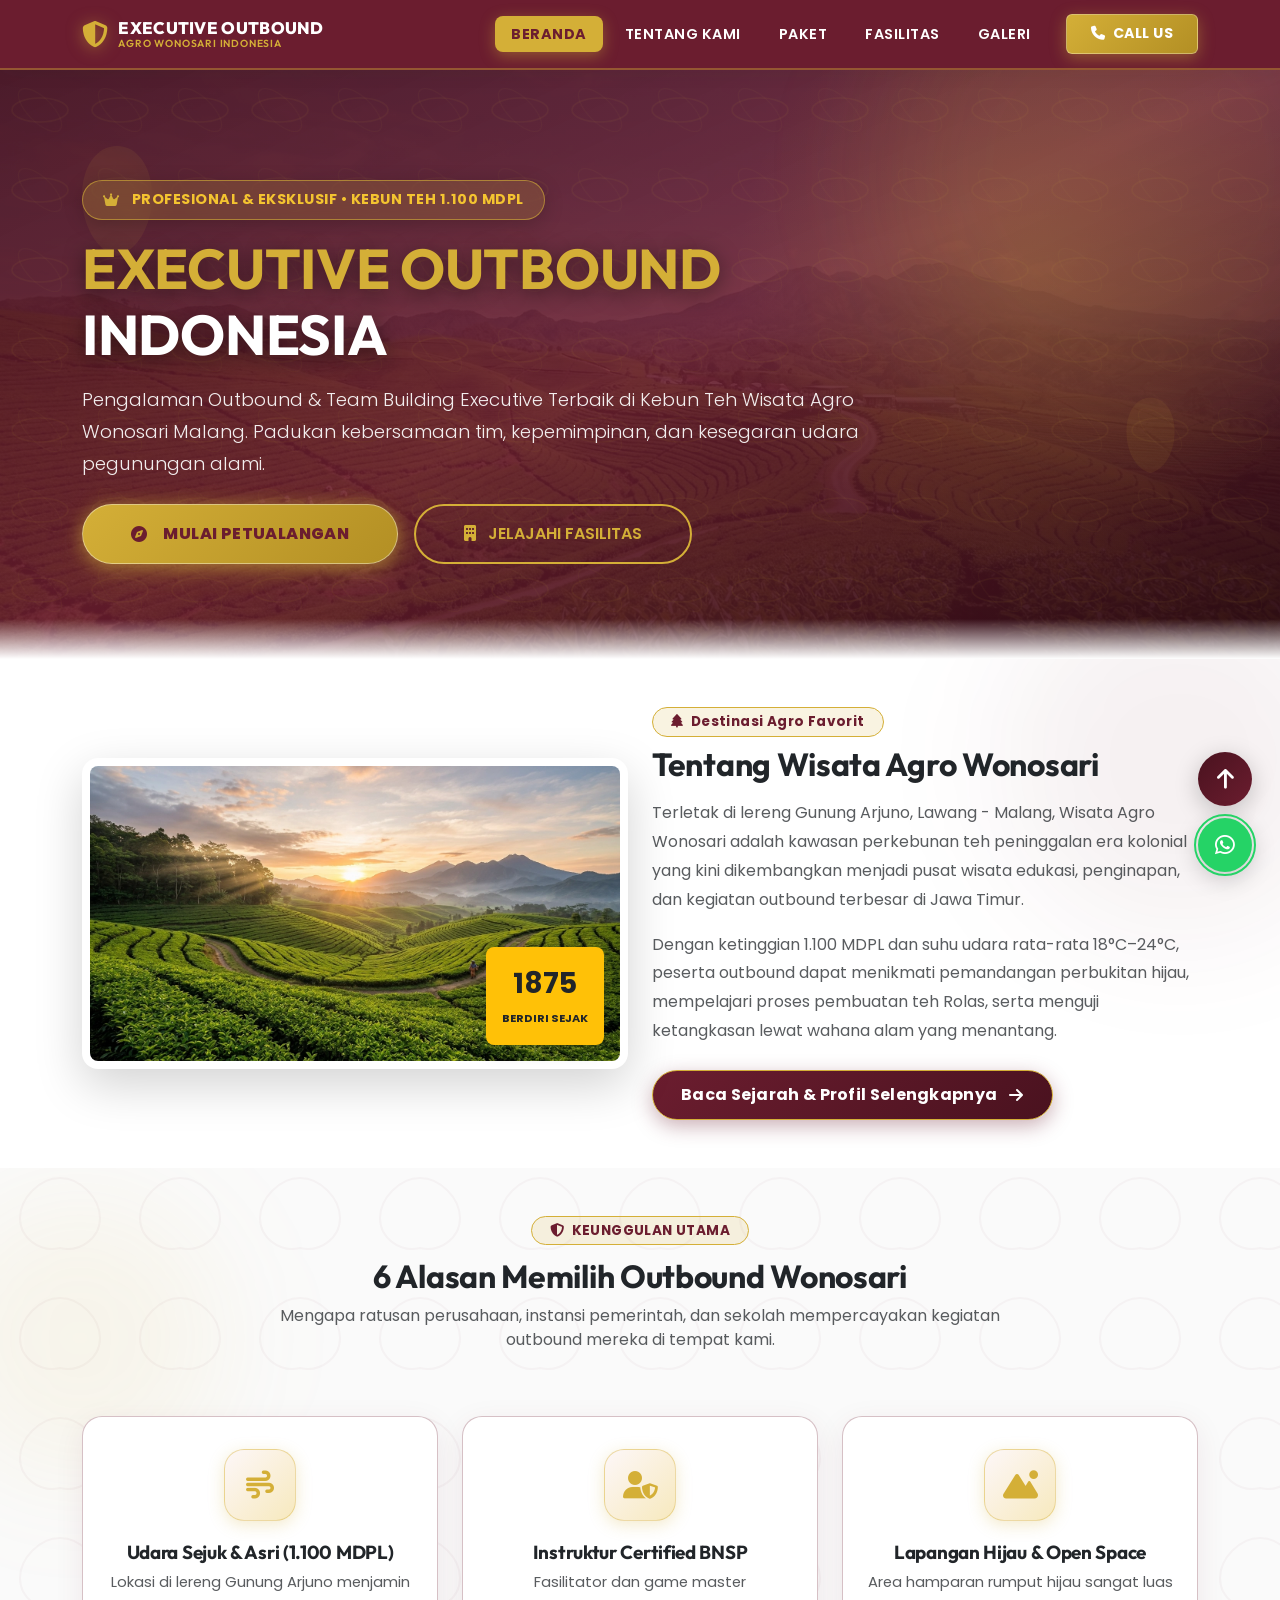
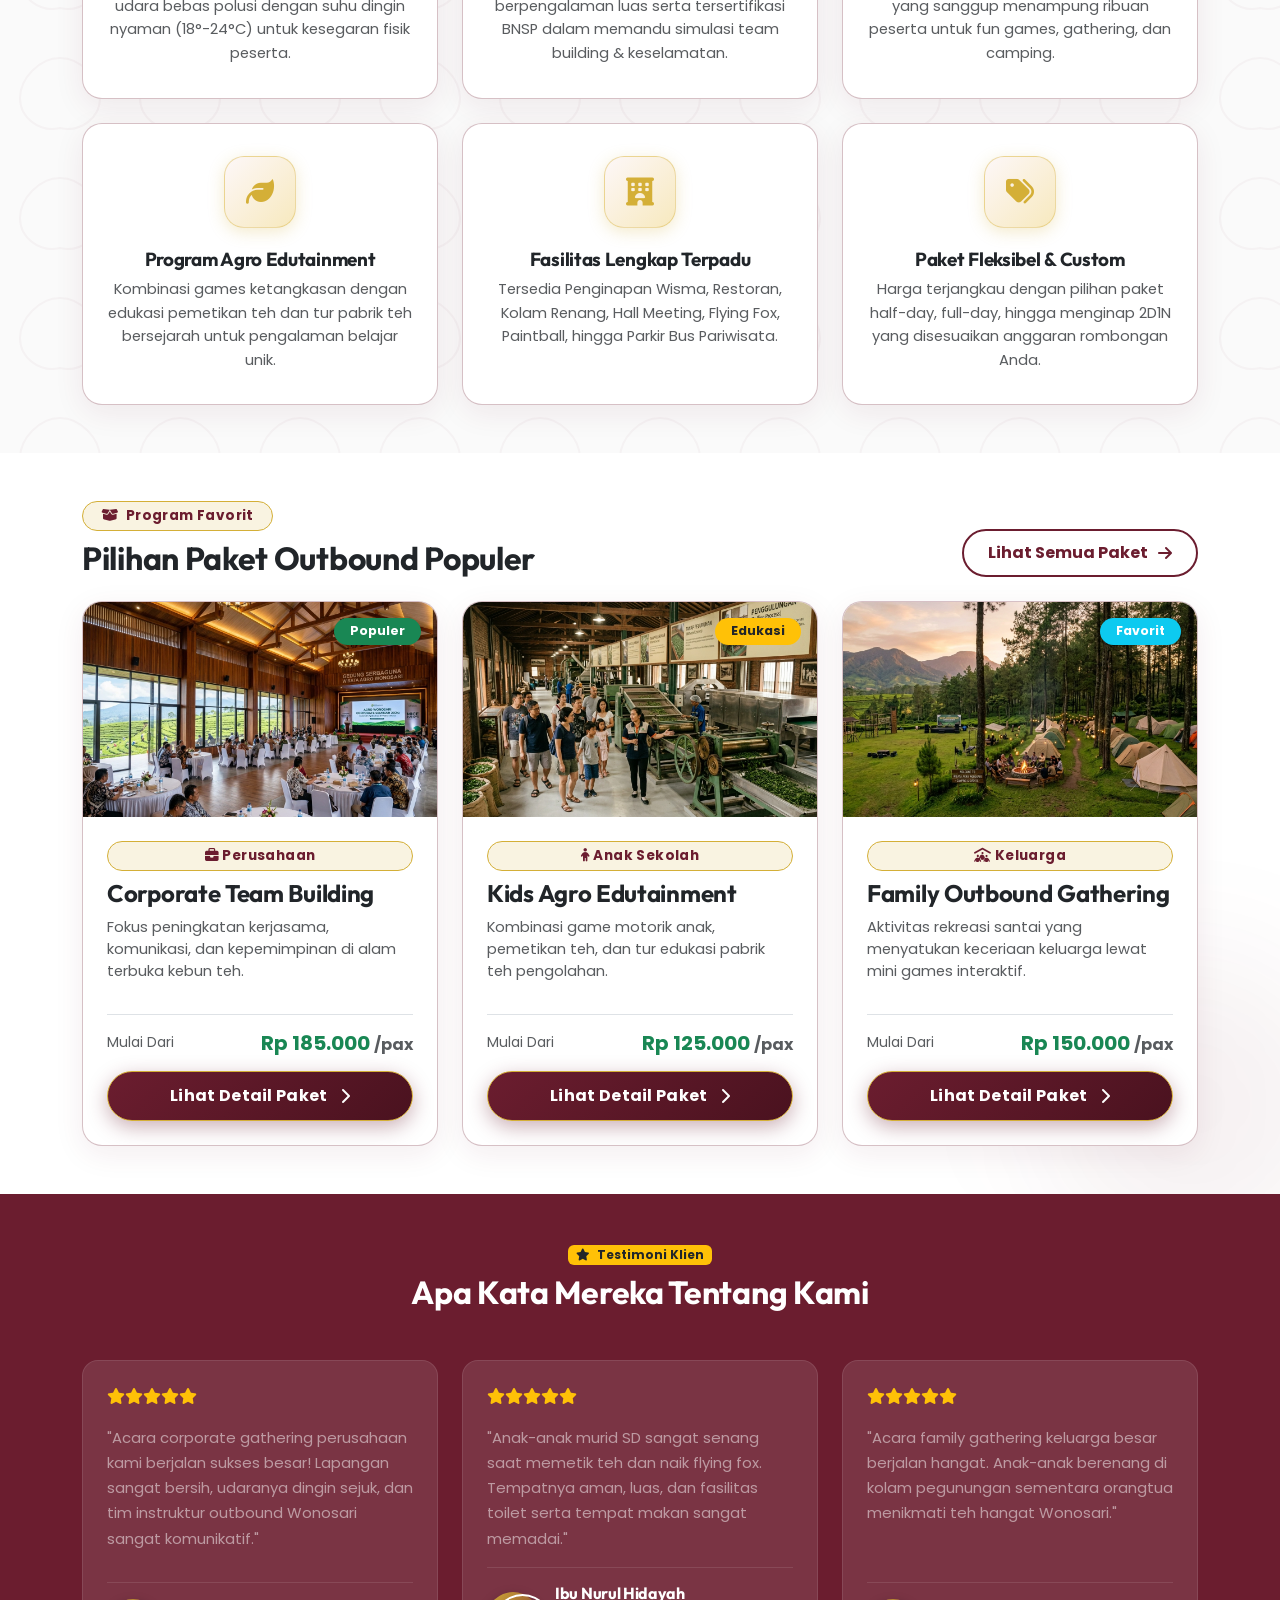
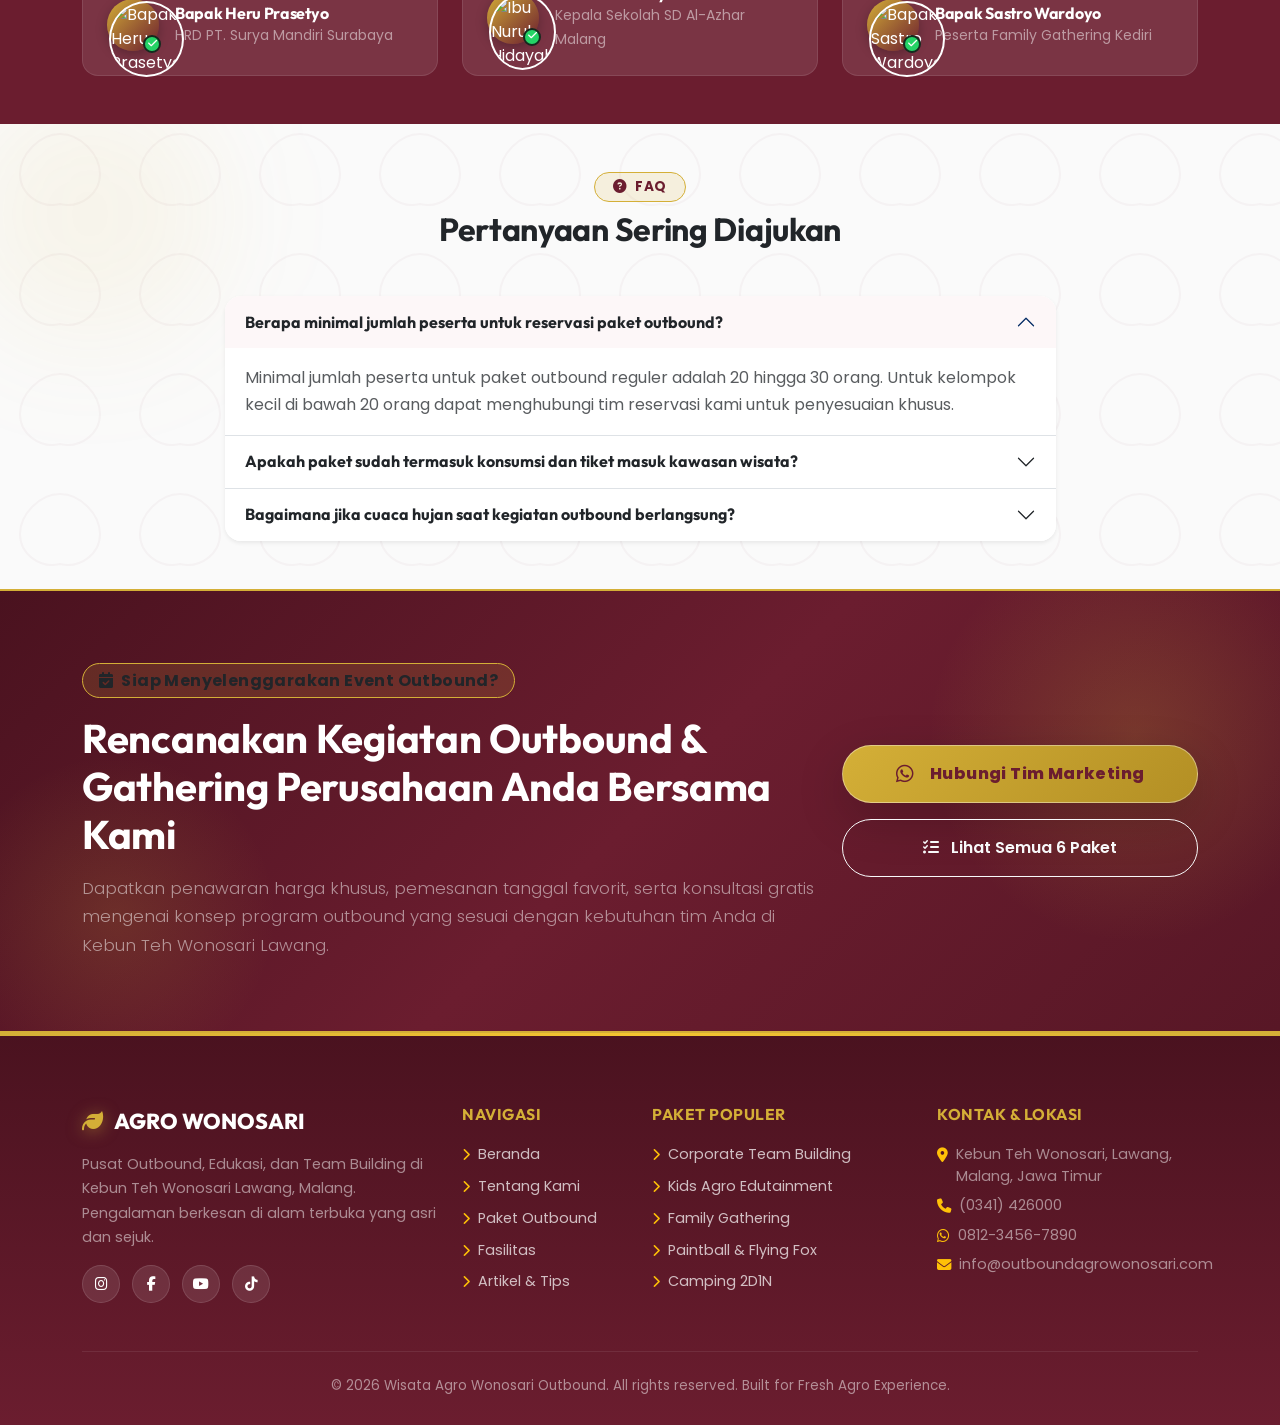
==== commit f7d34a97: "updt" ====
--- a/index.html
+++ b/index.html
@@ -16,12 +16,12 @@
 
 <body>
 
-  <!-- Navigation Bar (Sticky Top with Uniform Logo & Right Aligned Hamburger) -->
+  <!-- Navigation Bar (Sticky Top with Solid Maroon #6B1D2F Background) -->
   <nav class="navbar navbar-expand-lg navbar-custom sticky-top">
     <div class="container d-flex justify-content-between align-items-center">
       <a class="navbar-brand m-0" href="index.html">
-        <i class="fa-solid fa-leaf"></i>
-        <span class="brand-title">AGRO WONOSARI <small class="brand-sub">OUTBOUND & TEA GARDEN</small></span>
+        <i class="fa-solid fa-shield-halved"></i>
+        <span class="brand-title">EXECUTIVE OUTBOUND <small class="brand-sub">AGRO WONOSARI INDONESIA</small></span>
       </a>
       <button class="navbar-toggler ms-auto" type="button" data-bs-toggle="collapse" data-bs-target="#navbarContent"
         aria-controls="navbarContent" aria-expanded="false" aria-label="Toggle navigation">
@@ -30,15 +30,15 @@
 
       <div class="collapse navbar-collapse" id="navbarContent">
         <ul class="navbar-nav ms-auto mb-2 mb-lg-0 align-items-lg-center">
-          <li class="nav-item"><a class="nav-link active" href="index.html">Beranda</a></li>
-          <li class="nav-item"><a class="nav-link" href="tentang.html">Tentang</a></li>
-          <li class="nav-item"><a class="nav-link" href="paket.html">Paket Outbound</a></li>
-          <li class="nav-item"><a class="nav-link" href="fasilitas.html">Fasilitas</a></li>
-          <li class="nav-item"><a class="nav-link" href="artikel.html">Artikel</a></li>
+          <li class="nav-item"><a class="nav-link active" href="index.html">BERANDA</a></li>
+          <li class="nav-item"><a class="nav-link" href="tentang.html">TENTANG KAMI</a></li>
+          <li class="nav-item"><a class="nav-link" href="paket.html">PAKET</a></li>
+          <li class="nav-item"><a class="nav-link" href="fasilitas.html">FASILITAS</a></li>
+          <li class="nav-item"><a class="nav-link" href="artikel.html">GALERI</a></li>
           <li class="nav-item ms-lg-3 mt-2 mt-lg-0">
-            <a href="https://wa.me/6281234567890?text=Halo%20Admin%20Wisata%20Agro%20Wonosari,%20saya%20ingin%20tanya%20paket%20outbound"
-              target="_blank" class="btn btn-amber text-dark px-4 py-2" style="font-size: 0.9rem;">
-              <i class="fa-brands fa-whatsapp"></i> Reservasi
+            <a href="https://wa.me/6281234567890?text=Halo%20Executive%20Outbound%20Indonesia,%20saya%20ingin%20tanya%20paket%20outbound"
+              target="_blank" class="btn btn-call-us px-4 py-2" style="font-size: 0.88rem;">
+              <i class="fa-solid fa-phone me-1"></i> CALL US
             </a>
           </li>
         </ul>
@@ -46,24 +46,19 @@
     </div>
   </nav>
 
-  <!-- Hero Section – Premium Cinematic -->
-  <section class="hero-section text-white position-relative">
-
-    <!-- Floating botanical leaves -->
-    <svg class="hero-leaf" style="top:12%;left:6%" viewBox="0 0 80 120" fill="white">
+  <!-- Hero Section – Premium Cinematic Maroon Header & White Content Area -->
+  <section class="hero-section position-relative">
+
+    <!-- Floating leaf decorations -->
+    <svg class="hero-leaf" style="top:12%;left:6%" viewBox="0 0 80 120" fill="#D4AF37">
       <path d="M40 5 C20 5 5 25 5 55 C5 85 20 110 40 115 C60 110 75 85 75 55 C75 25 60 5 40 5Z" />
     </svg>
-    <svg class="hero-leaf" style="top:55%;right:8%;width:55px" viewBox="0 0 80 120" fill="white">
+    <svg class="hero-leaf" style="top:55%;right:8%;width:55px" viewBox="0 0 80 120" fill="#D4AF37">
       <path d="M40 5 C20 5 5 25 5 55 C5 85 20 110 40 115 C60 110 75 85 75 55 C75 25 60 5 40 5Z" />
     </svg>
-    <svg class="hero-leaf" style="bottom:18%;left:18%;width:45px;animation-delay:3s" viewBox="0 0 80 120" fill="white">
-      <path d="M40 5 C20 5 5 25 5 55 C5 85 20 110 40 115 C60 110 75 85 75 55 C75 25 60 5 40 5Z" />
-    </svg>
-
-    <!-- Blur orbs -->
+
+    <!-- Blur glowing gold radial orbs -->
     <div class="blur-orb blur-orb-amber" style="width:500px;height:500px;top:-150px;right:-100px;position:absolute;">
-    </div>
-    <div class="blur-orb blur-orb-green" style="width:400px;height:400px;bottom:-80px;left:-80px;position:absolute;">
     </div>
 
     <div class="container position-relative" style="z-index:2">
@@ -71,24 +66,24 @@
         <div class="col-lg-9">
           <!-- Glass badge -->
           <div class="hero-glass-badge mb-3">
-            <i class="fa-solid fa-mountain-sun"></i>
-            Kebun Teh Wonosari 1.100 MDPL
+            <i class="fa-solid fa-crown me-1"></i>
+            PROFESIONAL &amp; EKSKLUSIF • KEBUN TEH 1.100 MDPL
           </div>
           <h1 class="display-4 fw-bold text-white mb-3"
-            style="line-height:1.18;text-shadow:0 3px 16px rgba(0,0,0,0.3);">
-            Pengalaman Outbound &amp; Team Building Terbaik di Kebun Teh Malang
+            style="line-height:1.18;text-shadow:0 4px 20px rgba(0,0,0,0.5);">
+            <span style="color:#D4AF37;">EXECUTIVE OUTBOUND</span> INDONESIA
           </h1>
-          <p class="lead text-white mb-4" style="font-size:1.12rem;line-height:1.75;opacity:0.88;max-width:780px;">
-            Padukan kebersamaan tim, keberanian, dan kesegaran udara pegunungan alami di area hijau seluas 1.140 hektar.
-            Tempat ideal untuk Perusahaan, Sekolah, dan Keluarga.
+          <p class="lead text-white mb-4" style="font-size:1.15rem;line-height:1.75;opacity:0.92;max-width:780px;">
+            Pengalaman Outbound &amp; Team Building Executive Terbaik di Kebun Teh Wisata Agro Wonosari Malang.
+            Padukan kebersamaan tim, kepemimpinan, dan kesegaran udara pegunungan alami.
           </p>
           <div class="d-flex flex-wrap gap-3">
-            <a href="paket.html" class="btn btn-amber text-dark px-5 py-3 fs-6 hero-btn-primary">
-              <i class="fa-solid fa-boxes-packing"></i> Lihat Pilihan Paket
+            <a href="paket.html" class="btn btn-amber px-5 py-3 fs-6 hero-btn-primary fw-bold" style="color: #6B1D2F !important;">
+              <i class="fa-solid fa-compass me-2"></i> MULAI PETUALANGAN
             </a>
             <a href="fasilitas.html" class="btn btn-outline-light px-5 py-3 rounded-pill fw-semibold hero-btn-secondary"
-              style="border-width:2px;">
-              <i class="fa-solid fa-building"></i> Jelajahi Fasilitas
+              style="border-color: #D4AF37; color: #D4AF37; border-width:2px;">
+              <i class="fa-solid fa-building me-2"></i> JELAJAHI FASILITAS
             </a>
           </div>
         </div>
--- a/css/style.css
+++ b/css/style.css
@@ -10,33 +10,46 @@
    1. CSS VARIABLES – Design Tokens
    ────────────────────────────────────────────────────────── */
 :root {
-  /* Brand Colors */
-  --primary-green:  #4CAF50;
-  --dark-green:     #2E7D32;
-  --deep-forest:    #1B3B2B;
-  --light-green:    #81C784;
-  --soft-green-bg:  #E8F5E9;
+  /* Brand Colors - Maroon & Gold Executive Palette */
+  --primary-maroon: #6B1D2F;
+  --deep-maroon:    #4A121F;
+  --dark-maroon:    #581726;
+  --light-maroon:   #8D263E;
+  --soft-maroon-bg: #FDF7F8;
+
+  --accent-gold:    #D4AF37;
+  --dark-gold:      #B38F24;
+  --bright-gold:    #F4C430;
+  --light-gold:     #F7E9BE;
+  --gold-glow:      0 0 20px rgba(212, 175, 55, 0.45);
+
+  /* Legacy brand variable mappings for seamless skinning */
+  --primary-green:  #6B1D2F;
+  --dark-green:     #4A121F;
+  --deep-forest:    #6B1D2F;
+  --light-green:    #8D263E;
+  --soft-green-bg:  #FDF7F8;
 
   /* Background System */
   --bg-white:       #FFFFFF;
-  --bg-soft:        #F8FCF7;
-  --bg-softer:      #F4FAF2;
-  --off-white:      #F9F9F9;
-
-  /* Accent */
-  --accent-amber:   #FFC107;
-  --dark-amber:     #FFA000;
-
-  /* Text */
-  --text-dark:      #1A2E1D;
-  --text-body:      #374340;
-  --text-muted:     #6C757D;
+  --bg-soft:        #FAFAFA;
+  --bg-softer:      #F7F5F6;
+  --off-white:      #FFFFFF;
+
+  /* Accent aliases */
+  --accent-amber:   #D4AF37;
+  --dark-amber:     #B38F24;
+
+  /* Text - Headings Maroon, Body Dark Charcoal derived from Maroon */
+  --text-dark:      #6B1D2F;
+  --text-body:      #2C1F23;
+  --text-muted:     #68555A;
 
   /* Shadows */
-  --shadow-sm:      0 2px 12px rgba(46,125,50,0.06);
-  --shadow-card:    0 8px 32px rgba(46,125,50,0.09);
-  --shadow-hover:   0 20px 48px rgba(46,125,50,0.18);
-  --shadow-glow:    0 0 0 4px rgba(76,175,80,0.12);
+  --shadow-sm:      0 2px 12px rgba(107, 29, 47, 0.08);
+  --shadow-card:    0 8px 32px rgba(107, 29, 47, 0.10);
+  --shadow-hover:   0 16px 40px rgba(107, 29, 47, 0.20), 0 0 20px rgba(212, 175, 55, 0.35);
+  --shadow-glow:    0 0 24px rgba(212, 175, 55, 0.40);
 
   /* Borders */
   --radius-sm:      12px;
@@ -151,26 +164,26 @@
 }
 
 .navbar-custom {
-  background: rgba(255,255,255,0.97) !important;
+  background: #6B1D2F !important;
   backdrop-filter: blur(16px);
   -webkit-backdrop-filter: blur(16px);
-  border-bottom: 1px solid rgba(76,175,80,0.12);
-  box-shadow: 0 2px 20px rgba(27,59,43,0.06);
+  border-bottom: 2px solid rgba(212, 175, 55, 0.4);
+  box-shadow: 0 4px 25px rgba(0, 0, 0, 0.25);
   transition: transform 0.35s var(--ease), box-shadow 0.3s ease;
-  padding-top: 10px !important;
-  padding-bottom: 10px !important;
-  min-height: 64px;
+  padding-top: 12px !important;
+  padding-bottom: 12px !important;
+  min-height: 68px;
   position: sticky;
   top: 0;
   z-index: 1040;
 }
 
-/* Brand: exact same on every page */
+/* Brand: solid white and gold logo emblem */
 nav.navbar-custom a.navbar-brand,
 nav.navbar-custom .navbar-brand {
   font-family: 'Outfit', sans-serif !important;
   font-weight: 800 !important;
-  color: var(--deep-forest) !important;
+  color: #FFFFFF !important;
   font-size: 1.2rem !important;
   display: flex !important;
   align-items: center !important;
@@ -182,15 +195,15 @@
   line-height: 1 !important;
 }
 
-/* Brand leaf icon */
+/* Brand gold leaf/emblem icon */
 nav.navbar-custom a.navbar-brand i,
 nav.navbar-custom .navbar-brand > i {
-  color: var(--primary-green) !important;
-  font-size: 1.55rem !important;
+  color: #D4AF37 !important;
+  font-size: 1.65rem !important;
   line-height: 1 !important;
-  filter: drop-shadow(0 2px 6px rgba(76,175,80,0.35));
+  filter: drop-shadow(0 2px 8px rgba(212, 175, 55, 0.5));
   flex-shrink: 0;
-  width: 1.55rem;
+  width: 1.65rem;
   text-align: center;
 }
 
@@ -201,46 +214,76 @@
   flex-direction: column !important;
   line-height: 1.15 !important;
   font-weight: 800 !important;
-  font-size: 1rem !important;
-  letter-spacing: -0.2px;
+  font-size: 1.05rem !important;
+  letter-spacing: 0.3px;
+  color: #FFFFFF !important;
 }
 
 /* Brand subtitle */
 nav.navbar-custom a.navbar-brand .brand-sub,
 nav.navbar-custom .navbar-brand .brand-sub {
   display: block !important;
-  font-size: 0.62rem !important;
+  font-size: 0.64rem !important;
   font-weight: 600 !important;
-  letter-spacing: 0.6px !important;
-  color: var(--text-muted) !important;
+  letter-spacing: 0.8px !important;
+  color: #D4AF37 !important;
   text-transform: uppercase;
   line-height: 1.2 !important;
 }
 
-/* Nav links: exact same size and padding on every page */
+/* Nav links: crisp White text (#FFFFFF) */
 .navbar-custom .navbar-nav .nav-link {
-  color: var(--deep-forest) !important;
-  font-weight: 500 !important;
+  color: #FFFFFF !important;
+  font-weight: 600 !important;
   font-size: 0.9rem !important;
-  padding: 7px 14px !important;
+  padding: 8px 16px !important;
   border-radius: 8px !important;
   transition: var(--transition);
-  margin: 0 2px !important;
-  letter-spacing: 0.1px;
+  margin: 0 3px !important;
+  letter-spacing: 0.5px;
+  text-transform: uppercase;
   line-height: 1.4 !important;
 }
 
-.navbar-custom .navbar-nav .nav-link:hover,
+.navbar-custom .navbar-nav .nav-link:hover {
+  color: #D4AF37 !important;
+  background: rgba(212, 175, 55, 0.12);
+  box-shadow: 0 0 12px rgba(212, 175, 55, 0.25);
+}
+
+/* Active page highlighted in Gold (#D4AF37) */
 .navbar-custom .navbar-nav .nav-link.active {
-  color: #fff !important;
-  background: linear-gradient(135deg, var(--primary-green), var(--dark-green));
-  box-shadow: 0 3px 12px rgba(76,175,80,0.3);
-}
-
-/* LOCKED: hamburger toggler right-aligned */
+  color: #6B1D2F !important;
+  background: #D4AF37 !important;
+  font-weight: 700 !important;
+  box-shadow: 0 4px 15px rgba(212, 175, 55, 0.4);
+}
+
+/* Call Us button: Gold (#D4AF37) button with White text */
+.btn-call-us,
+.navbar-custom .btn-amber {
+  background: linear-gradient(135deg, #D4AF37 0%, #B38F24 100%) !important;
+  color: #FFFFFF !important;
+  font-weight: 700 !important;
+  border: 1px solid rgba(255, 255, 255, 0.3) !important;
+  box-shadow: 0 4px 16px rgba(212, 175, 55, 0.4) !important;
+  transition: var(--transition) !important;
+  text-transform: uppercase;
+  letter-spacing: 0.5px;
+}
+
+.btn-call-us:hover,
+.navbar-custom .btn-amber:hover {
+  background: linear-gradient(135deg, #F4C430 0%, #D4AF37 100%) !important;
+  color: #FFFFFF !important;
+  box-shadow: 0 6px 24px rgba(212, 175, 55, 0.6) !important;
+  transform: translateY(-2px);
+}
+
+/* Hamburger toggler right-aligned */
 .navbar-toggler {
-  border: 2px solid rgba(76,175,80,0.5) !important;
-  color: var(--dark-green) !important;
+  border: 2px solid #D4AF37 !important;
+  color: #D4AF37 !important;
   padding: 6px 12px !important;
   border-radius: 8px !important;
   margin-left: auto !important;
@@ -250,7 +293,7 @@
 }
 
 .navbar-toggler:hover {
-  background: var(--soft-green-bg);
+  background: rgba(212, 175, 55, 0.15);
 }
 
 .navbar-toggler:focus {
@@ -271,30 +314,30 @@
 .hero-section {
   position: relative;
   background: linear-gradient(
-      160deg,
-      rgba(12, 40, 22, 0.88) 0%,
-      rgba(27, 59, 43, 0.82) 40%,
-      rgba(46, 125, 50, 0.70) 100%
+      155deg,
+      rgba(74, 18, 31, 0.94) 0%,
+      rgba(107, 29, 47, 0.88) 50%,
+      rgba(42, 10, 18, 0.96) 100%
     ),
     url('../assets/img/Wonosari_tea_plantation_landscape_202608051845.webp')
       center 30% / cover no-repeat;
   color: #fff;
-  padding: 110px 0 90px;
+  padding: 110px 0 95px;
   overflow: hidden;
   min-height: 580px;
   display: flex;
   align-items: center;
 }
 
-/* Sunlight glow effect */
+/* Gold radial glow effect */
 .hero-section::before {
   content: '';
   position: absolute;
   top: -120px;
   right: -80px;
-  width: 600px;
-  height: 600px;
-  background: radial-gradient(circle, rgba(255,193,7,0.10) 0%, transparent 65%);
+  width: 650px;
+  height: 650px;
+  background: radial-gradient(circle, rgba(212, 175, 55, 0.22) 0%, transparent 65%);
   pointer-events: none;
   z-index: 0;
 }
@@ -304,19 +347,19 @@
   content: '';
   position: absolute;
   inset: 0;
-  background-image: url("data:image/svg+xml,%3Csvg xmlns='http://www.w3.org/2000/svg' width='80' height='80' viewBox='0 0 80 80'%3E%3Cellipse cx='40' cy='40' rx='28' ry='12' fill='none' stroke='rgba(255,255,255,0.04)' stroke-width='1.5'/%3E%3Cellipse cx='40' cy='40' rx='28' ry='12' fill='none' stroke='rgba(255,255,255,0.03)' stroke-width='1' transform='rotate(45 40 40)'/%3E%3C/svg%3E");
+  background-image: url("data:image/svg+xml,%3Csvg xmlns='http://www.w3.org/2000/svg' width='80' height='80' viewBox='0 0 80 80'%3E%3Cellipse cx='40' cy='40' rx='28' ry='12' fill='none' stroke='rgba(212,175,55,0.06)' stroke-width='1.5'/%3E%3Cellipse cx='40' cy='40' rx='28' ry='12' fill='none' stroke='rgba(212,175,55,0.04)' stroke-width='1' transform='rotate(45 40 40)'/%3E%3C/svg%3E");
   pointer-events: none;
   z-index: 0;
 }
 
-/* Soft bottom fade into next section */
+/* Soft bottom fade into next white section */
 .hero-fade-bottom {
   position: absolute;
   bottom: 0;
   left: 0;
   right: 0;
   height: 40px;
-  background: linear-gradient(to bottom, transparent, rgba(255,255,255,0.7));
+  background: linear-gradient(to bottom, transparent, #FFFFFF);
   pointer-events: none;
   z-index: 2;
 }
@@ -326,19 +369,20 @@
   display: inline-flex;
   align-items: center;
   gap: 8px;
-  background: rgba(255,255,255,0.12);
+  background: rgba(212, 175, 55, 0.18);
   backdrop-filter: blur(12px);
-  border: 1px solid rgba(255,255,255,0.22);
-  color: #fff;
-  padding: 7px 18px;
+  border: 1.5px solid rgba(212, 175, 55, 0.6);
+  color: #F4C430;
+  padding: 8px 20px;
   border-radius: 50px;
-  font-size: 0.88rem;
-  font-weight: 600;
-  letter-spacing: 0.3px;
+  font-size: 0.9rem;
+  font-weight: 700;
+  letter-spacing: 0.5px;
   margin-bottom: 20px;
-}
-
-.hero-glass-badge i { color: var(--accent-amber); }
+  box-shadow: 0 4px 20px rgba(0, 0, 0, 0.2);
+}
+
+.hero-glass-badge i { color: #D4AF37; }
 
 /* Hero stat cards (glassmorphism) */
 .hero-stat-card {
@@ -542,12 +586,15 @@
 /* ──────────────────────────────────────────────────────────
    7. BUTTONS
    ────────────────────────────────────────────────────────── */
+/* ──────────────────────────────────────────────────────────
+   7. BUTTONS
+   ────────────────────────────────────────────────────────── */
 .btn-primary-custom {
-  background: linear-gradient(135deg, var(--primary-green) 0%, var(--dark-green) 100%);
-  border: none;
-  color: #fff !important;
-  font-weight: 600;
-  padding: 11px 26px;
+  background: linear-gradient(135deg, #6B1D2F 0%, #4A121F 100%);
+  border: 1px solid #D4AF37;
+  color: #FFFFFF !important;
+  font-weight: 700;
+  padding: 12px 28px;
   border-radius: 50px;
   transition: var(--transition);
   display: inline-flex;
@@ -555,28 +602,29 @@
   justify-content: center;
   gap: 8px;
   text-decoration: none;
-  box-shadow: 0 5px 18px rgba(76,175,80,0.32);
-  letter-spacing: 0.1px;
+  box-shadow: 0 6px 20px rgba(107, 29, 47, 0.35);
+  letter-spacing: 0.3px;
 }
 
 .btn-primary-custom:hover {
-  background: linear-gradient(135deg, var(--dark-green) 0%, var(--deep-forest) 100%);
-  color: #fff !important;
+  background: linear-gradient(135deg, #8D263E 0%, #6B1D2F 100%);
+  color: #FFFFFF !important;
   transform: translateY(-3px);
-  box-shadow: 0 10px 28px rgba(46,125,50,0.42);
+  box-shadow: 0 10px 30px rgba(107, 29, 47, 0.45), 0 0 18px rgba(212, 175, 55, 0.4);
 }
 
 .btn-primary-custom:active {
   transform: translateY(-1px);
-  box-shadow: 0 5px 14px rgba(46,125,50,0.30);
-}
-
-.btn-amber {
-  background: linear-gradient(135deg, var(--accent-amber) 0%, #FFB300 100%);
-  border: none;
-  color: var(--deep-forest) !important;
-  font-weight: 700;
-  padding: 11px 26px;
+}
+
+/* Glowing Gold CTA button with bold Maroon text */
+.btn-amber,
+.btn-gold-glowing {
+  background: linear-gradient(135deg, #D4AF37 0%, #B38F24 100%) !important;
+  border: 1px solid rgba(255, 255, 255, 0.4) !important;
+  color: #6B1D2F !important;
+  font-weight: 800 !important;
+  padding: 13px 30px;
   border-radius: 50px;
   transition: var(--transition);
   display: inline-flex;
@@ -584,24 +632,26 @@
   justify-content: center;
   gap: 8px;
   text-decoration: none;
-  box-shadow: 0 5px 18px rgba(255,193,7,0.35);
-}
-
-.btn-amber:hover {
-  background: linear-gradient(135deg, #FFB300 0%, var(--dark-amber) 100%);
-  color: var(--deep-forest) !important;
+  box-shadow: 0 6px 22px rgba(212, 175, 55, 0.45), 0 0 15px rgba(212, 175, 55, 0.3);
+  letter-spacing: 0.4px;
+}
+
+.btn-amber:hover,
+.btn-gold-glowing:hover {
+  background: linear-gradient(135deg, #F4C430 0%, #D4AF37 100%) !important;
+  color: #4A121F !important;
   transform: translateY(-3px);
-  box-shadow: 0 10px 28px rgba(255,160,0,0.45);
+  box-shadow: 0 12px 35px rgba(212, 175, 55, 0.65), 0 0 25px rgba(212, 175, 55, 0.5);
 }
 
 .btn-amber:active { transform: translateY(-1px); }
 
 .btn-outline-custom {
-  border: 2px solid var(--primary-green);
-  color: var(--dark-green) !important;
+  border: 2px solid #6B1D2F;
+  color: #6B1D2F !important;
   background: transparent;
-  font-weight: 600;
-  padding: 9px 22px;
+  font-weight: 700;
+  padding: 10px 24px;
   border-radius: 50px;
   transition: var(--transition);
   display: inline-flex;
@@ -612,25 +662,25 @@
 }
 
 .btn-outline-custom:hover {
-  background: linear-gradient(135deg, var(--primary-green), var(--dark-green));
-  color: #fff !important;
-  border-color: transparent;
+  background: linear-gradient(135deg, #6B1D2F, #4A121F);
+  color: #D4AF37 !important;
+  border-color: #D4AF37;
   transform: translateY(-2px);
-  box-shadow: 0 6px 18px rgba(76,175,80,0.28);
+  box-shadow: 0 6px 20px rgba(107, 29, 47, 0.3);
 }
 
 /* ──────────────────────────────────────────────────────────
    8. BADGES
    ────────────────────────────────────────────────────────── */
 .badge-amber {
-  background: rgba(255,193,7,0.12);
-  color: #996800;
-  border: 1px solid rgba(255,193,7,0.5);
-  font-weight: 600;
-  padding: 6px 16px;
+  background: rgba(212, 175, 55, 0.15);
+  color: #6B1D2F;
+  border: 1px solid #D4AF37;
+  font-weight: 700;
+  padding: 7px 18px;
   border-radius: 50px;
-  font-size: 0.82rem;
-  letter-spacing: 0.2px;
+  font-size: 0.85rem;
+  letter-spacing: 0.4px;
 }
 
 /* ──────────────────────────────────────────────────────────
@@ -643,7 +693,7 @@
   content: '';
   position: absolute;
   inset: 0;
-  background-image: url("data:image/svg+xml,%3Csvg xmlns='http://www.w3.org/2000/svg' width='120' height='120' viewBox='0 0 120 120'%3E%3Cpath d='M60 10 C40 10 20 30 20 50 C20 70 40 85 60 80 C80 85 100 70 100 50 C100 30 80 10 60 10Z' fill='none' stroke='rgba(76,175,80,0.035)' stroke-width='2'/%3E%3C/svg%3E");
+  background-image: url("data:image/svg+xml,%3Csvg xmlns='http://www.w3.org/2000/svg' width='120' height='120' viewBox='0 0 120 120'%3E%3Cpath d='M60 10 C40 10 20 30 20 50 C20 70 40 85 60 80 C80 85 100 70 100 50 C100 30 80 10 60 10Z' fill='none' stroke='rgba(107,29,47,0.035)' stroke-width='2'/%3E%3C/svg%3E");
   pointer-events: none;
   z-index: 0;
 }
@@ -657,19 +707,19 @@
   pointer-events: none;
   z-index: 0;
 }
-.blur-orb-green { background: rgba(76,175,80,0.08); }
-.blur-orb-amber { background: rgba(255,193,7,0.06); }
-
-/* ──────────────────────────────────────────────────────────
-   10. CARDS – Premium Upgrade
+.blur-orb-green { background: rgba(107, 29, 47, 0.06); }
+.blur-orb-amber { background: rgba(212, 175, 55, 0.08); }
+
+/* ──────────────────────────────────────────────────────────
+   10. CARDS – White Background & Thin Maroon Accent Border
    ────────────────────────────────────────────────────────── */
 
 /* Generic custom card */
 .custom-card {
-  background: #fff;
+  background: #FFFFFF;
   border-radius: var(--radius-lg);
-  border: 1px solid rgba(76,175,80,0.12);
-  box-shadow: var(--shadow-card);
+  border: 1.5px solid rgba(107, 29, 47, 0.28);
+  box-shadow: 0 8px 30px rgba(107, 29, 47, 0.08);
   transition: var(--transition-slow);
   height: 100%;
   overflow: hidden;
@@ -679,17 +729,17 @@
 
 .custom-card:hover {
   transform: translateY(-8px);
-  box-shadow: var(--shadow-hover);
-  border-color: rgba(76,175,80,0.28);
-}
-
-/* Reason Cards – 6 Alasan */
+  box-shadow: 0 16px 45px rgba(107, 29, 47, 0.16), 0 0 20px rgba(212, 175, 55, 0.35);
+  border-color: #6B1D2F;
+}
+
+/* Reason Cards – Feature Cards */
 .reason-card {
-  background: #fff;
+  background: #FFFFFF;
   border-radius: var(--radius-lg);
   padding: 32px 24px;
-  border: 1px solid rgba(76,175,80,0.12);
-  box-shadow: var(--shadow-card);
+  border: 1.5px solid rgba(107, 29, 47, 0.28);
+  box-shadow: 0 8px 30px rgba(107, 29, 47, 0.08);
   transition: var(--transition-slow);
   height: 100%;
   display: flex;
@@ -704,8 +754,8 @@
   content: '';
   position: absolute;
   bottom: 0; left: 0; right: 0;
-  height: 3px;
-  background: linear-gradient(90deg, var(--primary-green), var(--accent-amber));
+  height: 3.5px;
+  background: linear-gradient(90deg, #6B1D2F, #D4AF37, #6B1D2F);
   transform: scaleX(0);
   transition: transform 0.35s ease;
   transform-origin: left;
@@ -713,33 +763,35 @@
 
 .reason-card:hover {
   transform: translateY(-8px);
-  box-shadow: var(--shadow-hover);
-  border-color: rgba(76,175,80,0.25);
-  background: linear-gradient(180deg, #fff 0%, #f4faf2 100%);
+  box-shadow: 0 16px 45px rgba(107, 29, 47, 0.16), 0 0 22px rgba(212, 175, 55, 0.4);
+  border-color: #6B1D2F;
+  background: #FFFFFF;
 }
 
 .reason-card:hover::before { transform: scaleX(1); }
 
+/* Stylized Gold Icons within cards */
 .reason-icon-box {
-  width: 68px;
-  height: 68px;
+  width: 72px;
+  height: 72px;
   border-radius: 20px;
-  background: linear-gradient(135deg, var(--soft-green-bg), #d4edda);
-  color: var(--dark-green);
+  background: linear-gradient(135deg, #FDF7F8, #F7E9BE);
+  border: 1px solid rgba(212, 175, 55, 0.4);
+  color: #D4AF37;
   display: flex;
   align-items: center;
   justify-content: center;
-  font-size: 1.65rem;
+  font-size: 1.75rem;
   margin-bottom: 20px;
   transition: var(--transition);
-  box-shadow: 0 4px 14px rgba(76,175,80,0.16);
+  box-shadow: 0 4px 16px rgba(212, 175, 55, 0.25);
 }
 
 .reason-card:hover .reason-icon-box {
-  background: linear-gradient(135deg, var(--dark-green), var(--primary-green));
-  color: #fff;
+  background: linear-gradient(135deg, #6B1D2F, #4A121F);
+  color: #D4AF37;
   transform: scale(1.08) rotate(-3deg);
-  box-shadow: 0 8px 24px rgba(46,125,50,0.3);
+  box-shadow: 0 8px 24px rgba(107, 29, 47, 0.35), 0 0 15px rgba(212, 175, 55, 0.4);
 }
 
 /* Package Card images */
@@ -1121,17 +1173,19 @@
    14. CTA SECTIONS
    ────────────────────────────────────────────────────────── */
 .cta-premium {
-  background: linear-gradient(135deg, var(--deep-forest) 0%, #1e4d30 50%, var(--dark-green) 100%);
+  background: linear-gradient(135deg, #4A121F 0%, #6B1D2F 50%, #581726 100%);
   position: relative;
   overflow: hidden;
+  border-top: 2px solid #D4AF37;
+  border-bottom: 2px solid #D4AF37;
 }
 
 .cta-premium::before {
   content: '';
   position: absolute;
   top: -80px; right: -80px;
-  width: 400px; height: 400px;
-  background: radial-gradient(circle, rgba(255,193,7,0.08) 0%, transparent 65%);
+  width: 450px; height: 450px;
+  background: radial-gradient(circle, rgba(212,175,55,0.20) 0%, transparent 65%);
   pointer-events: none;
 }
 
@@ -1139,17 +1193,17 @@
   content: '';
   position: absolute;
   bottom: -60px; left: -60px;
-  width: 300px; height: 300px;
-  background: radial-gradient(circle, rgba(76,175,80,0.12) 0%, transparent 65%);
+  width: 350px; height: 350px;
+  background: radial-gradient(circle, rgba(212,175,55,0.15) 0%, transparent 65%);
   pointer-events: none;
 }
 
 /* ──────────────────────────────────────────────────────────
-   15. FOOTER – Premium
+   15. FOOTER – Solid Deep Maroon (#6B1D2F) & Gold (#D4AF37)
    ────────────────────────────────────────────────────────── */
 .footer-custom {
-  background: linear-gradient(180deg, #142a1e 0%, var(--deep-forest) 100%) !important;
-  color: rgba(255,255,255,0.82) !important;
+  background: linear-gradient(180deg, #4A121F 0%, #6B1D2F 100%) !important;
+  color: #FFFFFF !important;
   padding: 72px 0 28px;
   font-size: 0.91rem;
   position: relative;
@@ -1160,14 +1214,14 @@
   position: absolute;
   top: 0; left: 0; right: 0;
   height: 3px;
-  background: linear-gradient(90deg, var(--primary-green), var(--accent-amber), var(--primary-green));
+  background: linear-gradient(90deg, #D4AF37, #F4C430, #D4AF37);
 }
 
 .footer-brand {
   font-family: 'Outfit', sans-serif;
-  font-size: 1.3rem;
+  font-size: 1.35rem;
   font-weight: 800;
-  color: #fff !important;
+  color: #FFFFFF !important;
   margin-bottom: 14px;
   display: flex;
   align-items: center;
@@ -1175,16 +1229,16 @@
 }
 
 .footer-brand i {
-  color: var(--primary-green);
-  filter: drop-shadow(0 2px 6px rgba(76,175,80,0.4));
+  color: #D4AF37 !important;
+  filter: drop-shadow(0 2px 8px rgba(212, 175, 55, 0.5));
 }
 
 .footer-custom h5, .footer-custom h6 {
-  color: var(--accent-amber) !important;
+  color: #D4AF37 !important;
   font-weight: 700;
   margin-bottom: 20px;
-  font-size: 0.95rem;
-  letter-spacing: 0.3px;
+  font-size: 0.98rem;
+  letter-spacing: 0.5px;
   text-transform: uppercase;
 }
 
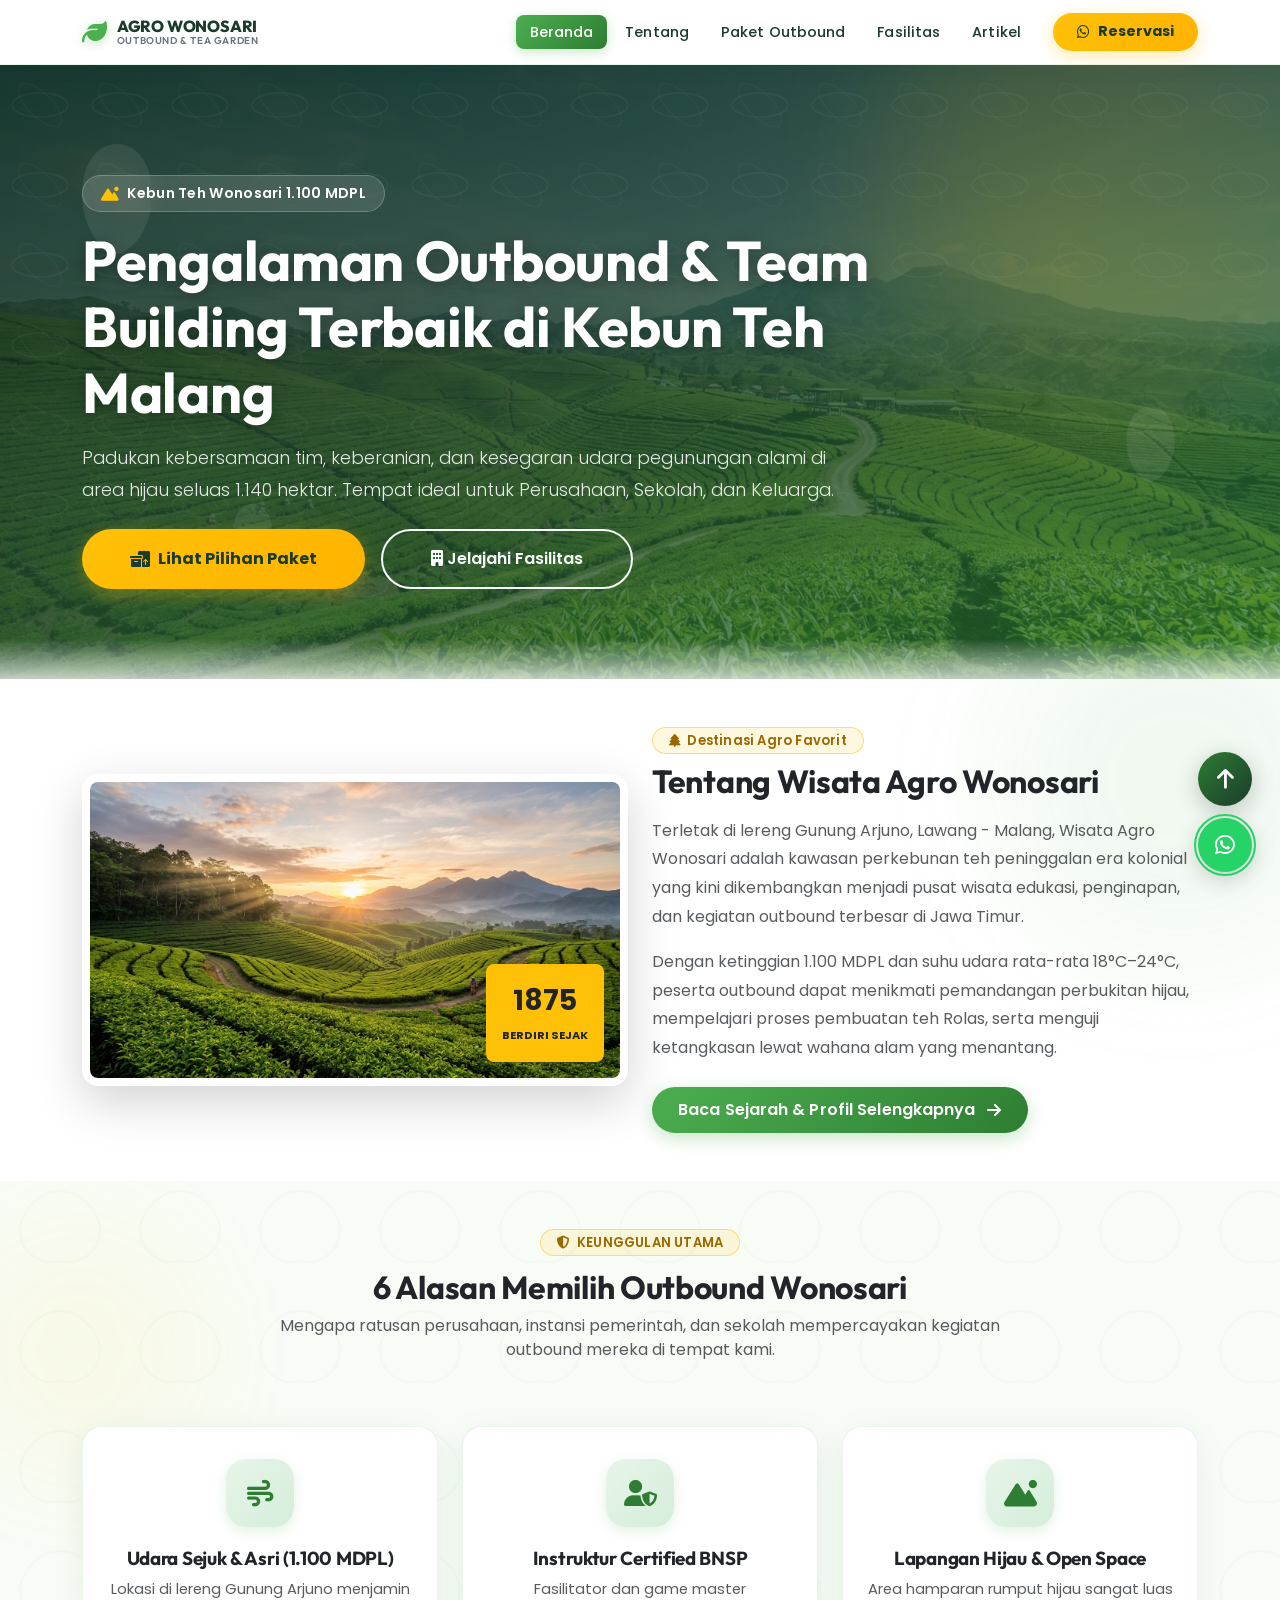
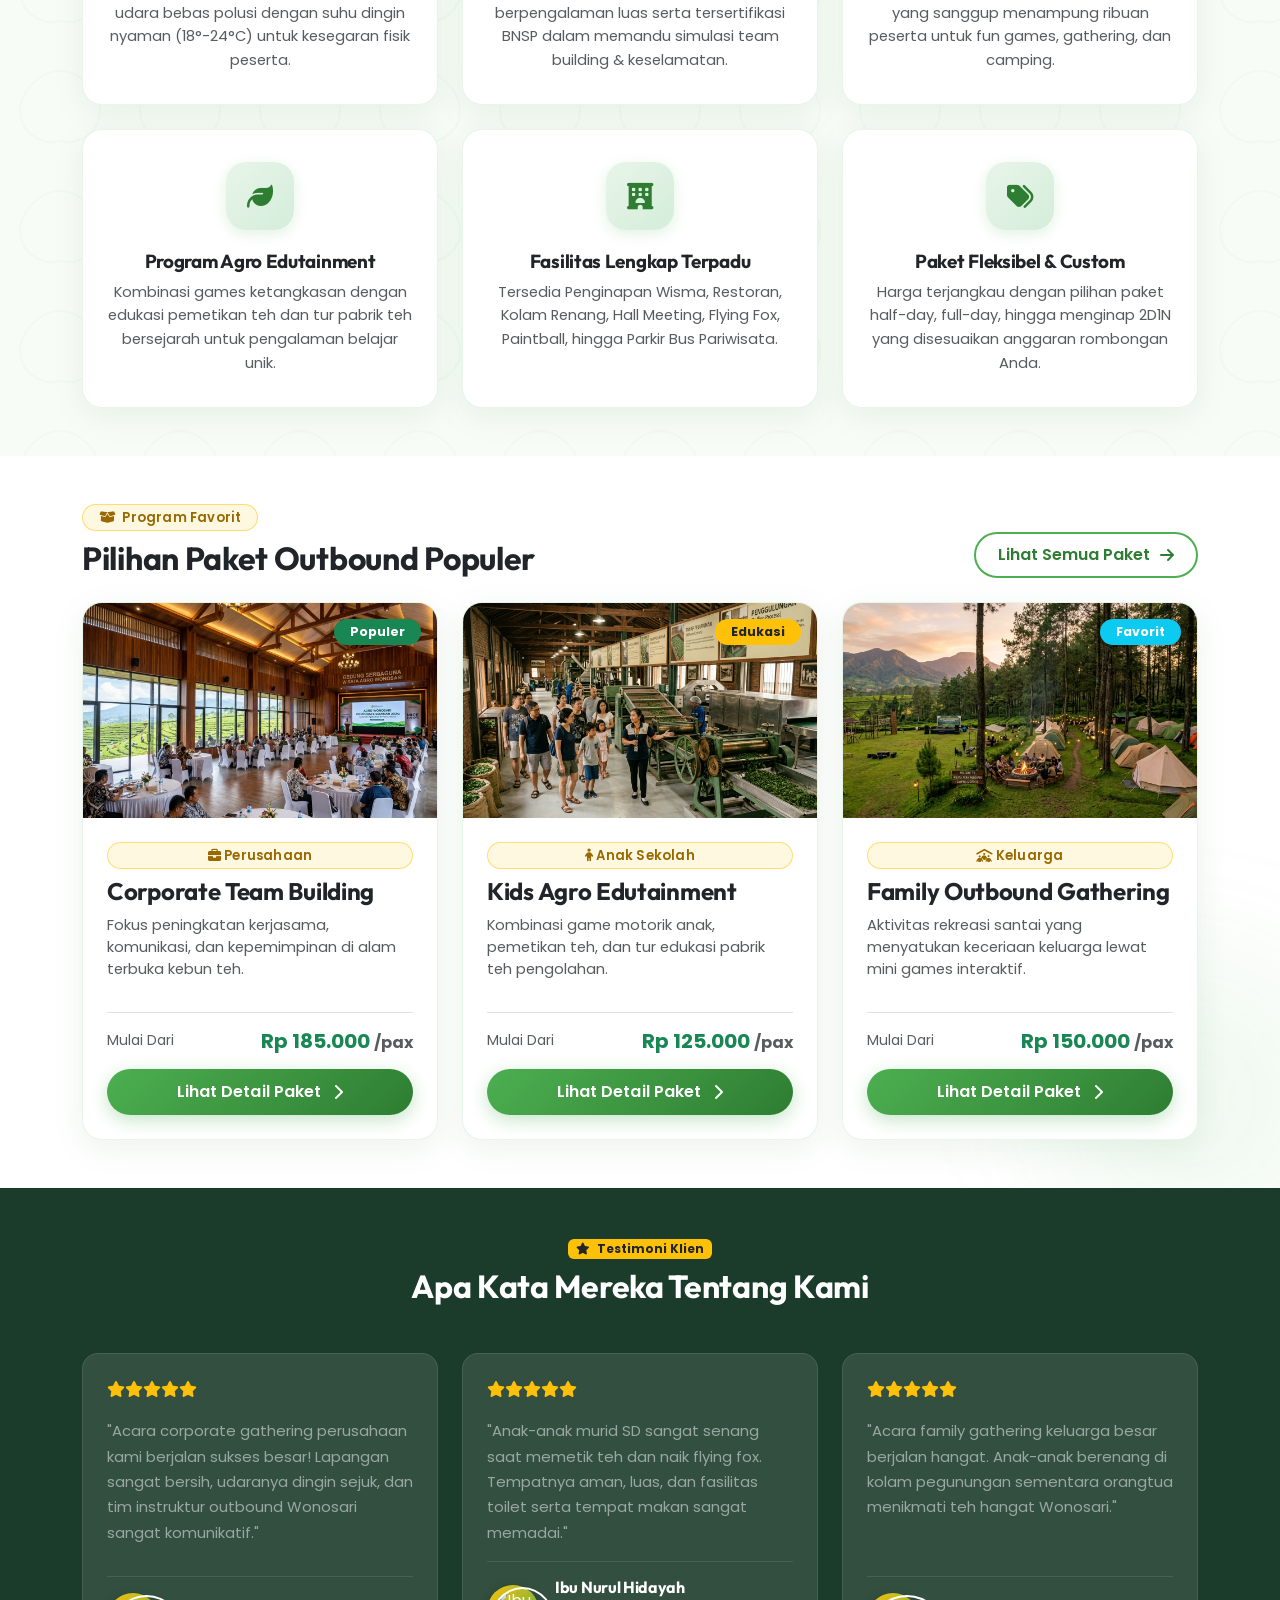
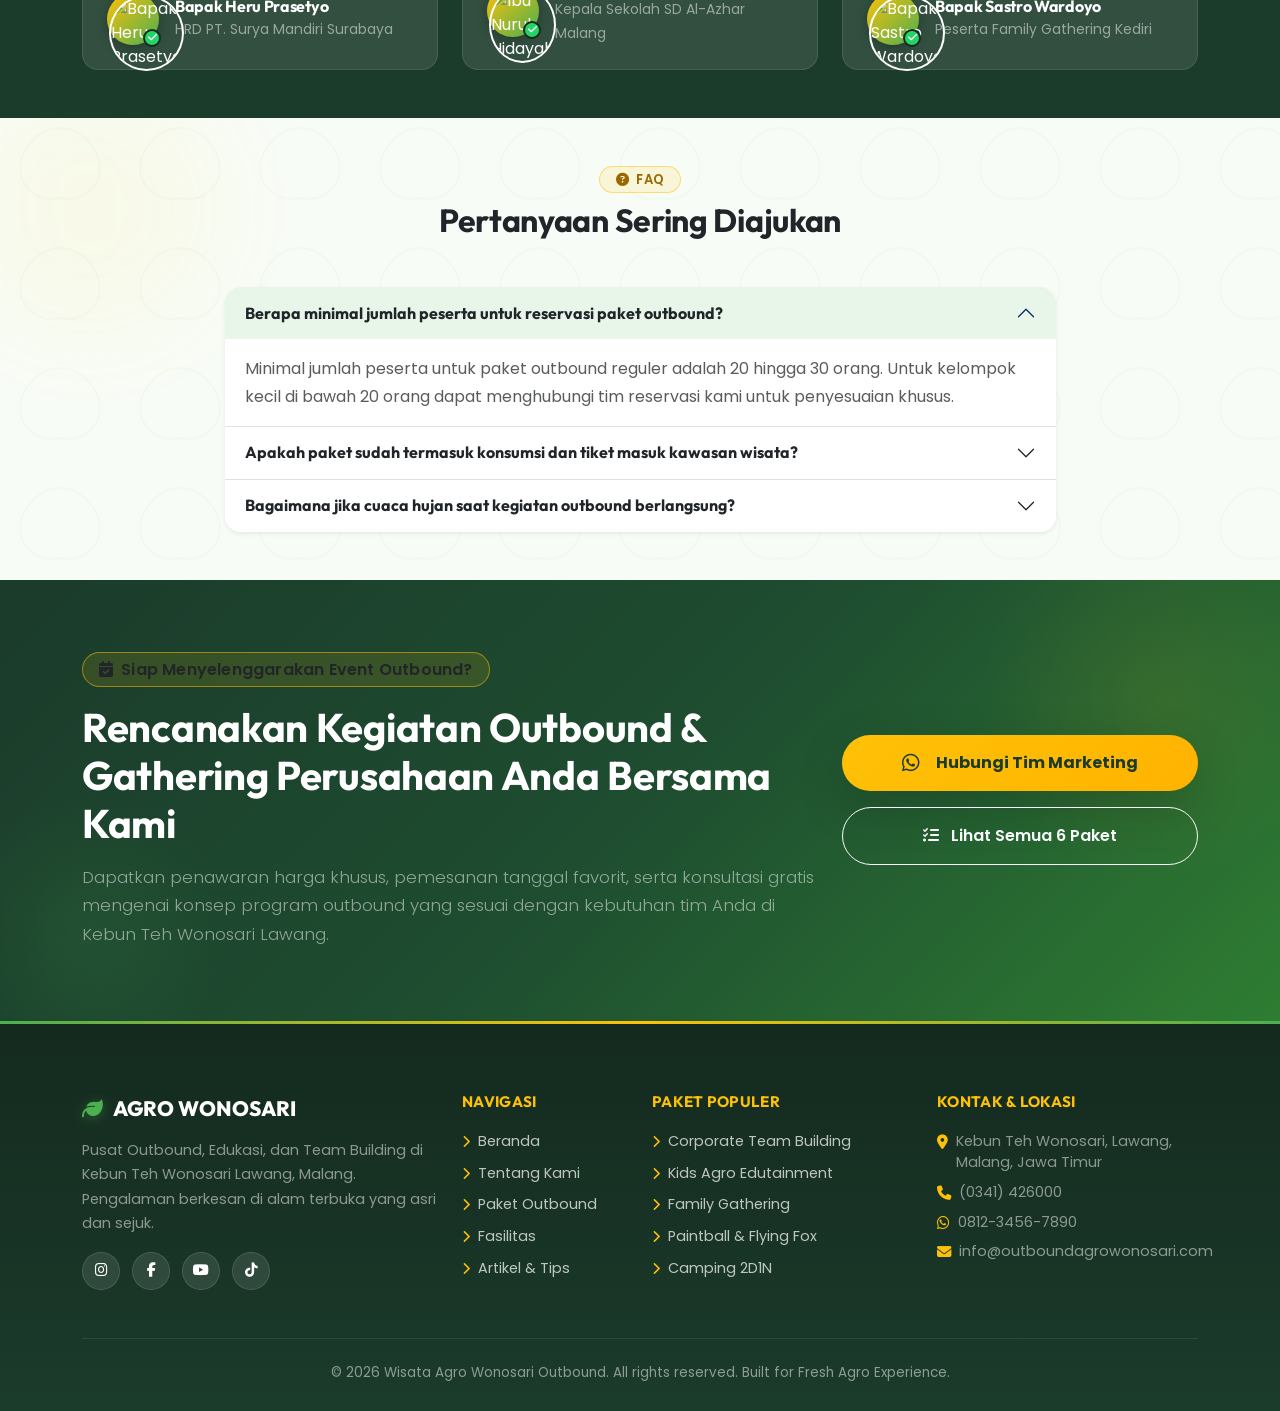
==== commit 9de6b1cb: "Revert "updt" This reverts commit f7d34a97cc159e76c206bbb8e0b5d497c0568d84." ====
--- a/index.html
+++ b/index.html
@@ -16,12 +16,12 @@
 
 <body>
 
-  <!-- Navigation Bar (Sticky Top with Solid Maroon #6B1D2F Background) -->
+  <!-- Navigation Bar (Sticky Top with Uniform Logo & Right Aligned Hamburger) -->
   <nav class="navbar navbar-expand-lg navbar-custom sticky-top">
     <div class="container d-flex justify-content-between align-items-center">
       <a class="navbar-brand m-0" href="index.html">
-        <i class="fa-solid fa-shield-halved"></i>
-        <span class="brand-title">EXECUTIVE OUTBOUND <small class="brand-sub">AGRO WONOSARI INDONESIA</small></span>
+        <i class="fa-solid fa-leaf"></i>
+        <span class="brand-title">AGRO WONOSARI <small class="brand-sub">OUTBOUND & TEA GARDEN</small></span>
       </a>
       <button class="navbar-toggler ms-auto" type="button" data-bs-toggle="collapse" data-bs-target="#navbarContent"
         aria-controls="navbarContent" aria-expanded="false" aria-label="Toggle navigation">
@@ -30,15 +30,15 @@
 
       <div class="collapse navbar-collapse" id="navbarContent">
         <ul class="navbar-nav ms-auto mb-2 mb-lg-0 align-items-lg-center">
-          <li class="nav-item"><a class="nav-link active" href="index.html">BERANDA</a></li>
-          <li class="nav-item"><a class="nav-link" href="tentang.html">TENTANG KAMI</a></li>
-          <li class="nav-item"><a class="nav-link" href="paket.html">PAKET</a></li>
-          <li class="nav-item"><a class="nav-link" href="fasilitas.html">FASILITAS</a></li>
-          <li class="nav-item"><a class="nav-link" href="artikel.html">GALERI</a></li>
+          <li class="nav-item"><a class="nav-link active" href="index.html">Beranda</a></li>
+          <li class="nav-item"><a class="nav-link" href="tentang.html">Tentang</a></li>
+          <li class="nav-item"><a class="nav-link" href="paket.html">Paket Outbound</a></li>
+          <li class="nav-item"><a class="nav-link" href="fasilitas.html">Fasilitas</a></li>
+          <li class="nav-item"><a class="nav-link" href="artikel.html">Artikel</a></li>
           <li class="nav-item ms-lg-3 mt-2 mt-lg-0">
-            <a href="https://wa.me/6281234567890?text=Halo%20Executive%20Outbound%20Indonesia,%20saya%20ingin%20tanya%20paket%20outbound"
-              target="_blank" class="btn btn-call-us px-4 py-2" style="font-size: 0.88rem;">
-              <i class="fa-solid fa-phone me-1"></i> CALL US
+            <a href="https://wa.me/6281234567890?text=Halo%20Admin%20Wisata%20Agro%20Wonosari,%20saya%20ingin%20tanya%20paket%20outbound"
+              target="_blank" class="btn btn-amber text-dark px-4 py-2" style="font-size: 0.9rem;">
+              <i class="fa-brands fa-whatsapp"></i> Reservasi
             </a>
           </li>
         </ul>
@@ -46,19 +46,24 @@
     </div>
   </nav>
 
-  <!-- Hero Section – Premium Cinematic Maroon Header & White Content Area -->
-  <section class="hero-section position-relative">
-
-    <!-- Floating leaf decorations -->
-    <svg class="hero-leaf" style="top:12%;left:6%" viewBox="0 0 80 120" fill="#D4AF37">
+  <!-- Hero Section – Premium Cinematic -->
+  <section class="hero-section text-white position-relative">
+
+    <!-- Floating botanical leaves -->
+    <svg class="hero-leaf" style="top:12%;left:6%" viewBox="0 0 80 120" fill="white">
       <path d="M40 5 C20 5 5 25 5 55 C5 85 20 110 40 115 C60 110 75 85 75 55 C75 25 60 5 40 5Z" />
     </svg>
-    <svg class="hero-leaf" style="top:55%;right:8%;width:55px" viewBox="0 0 80 120" fill="#D4AF37">
+    <svg class="hero-leaf" style="top:55%;right:8%;width:55px" viewBox="0 0 80 120" fill="white">
       <path d="M40 5 C20 5 5 25 5 55 C5 85 20 110 40 115 C60 110 75 85 75 55 C75 25 60 5 40 5Z" />
     </svg>
-
-    <!-- Blur glowing gold radial orbs -->
+    <svg class="hero-leaf" style="bottom:18%;left:18%;width:45px;animation-delay:3s" viewBox="0 0 80 120" fill="white">
+      <path d="M40 5 C20 5 5 25 5 55 C5 85 20 110 40 115 C60 110 75 85 75 55 C75 25 60 5 40 5Z" />
+    </svg>
+
+    <!-- Blur orbs -->
     <div class="blur-orb blur-orb-amber" style="width:500px;height:500px;top:-150px;right:-100px;position:absolute;">
+    </div>
+    <div class="blur-orb blur-orb-green" style="width:400px;height:400px;bottom:-80px;left:-80px;position:absolute;">
     </div>
 
     <div class="container position-relative" style="z-index:2">
@@ -66,24 +71,24 @@
         <div class="col-lg-9">
           <!-- Glass badge -->
           <div class="hero-glass-badge mb-3">
-            <i class="fa-solid fa-crown me-1"></i>
-            PROFESIONAL &amp; EKSKLUSIF • KEBUN TEH 1.100 MDPL
+            <i class="fa-solid fa-mountain-sun"></i>
+            Kebun Teh Wonosari 1.100 MDPL
           </div>
           <h1 class="display-4 fw-bold text-white mb-3"
-            style="line-height:1.18;text-shadow:0 4px 20px rgba(0,0,0,0.5);">
-            <span style="color:#D4AF37;">EXECUTIVE OUTBOUND</span> INDONESIA
+            style="line-height:1.18;text-shadow:0 3px 16px rgba(0,0,0,0.3);">
+            Pengalaman Outbound &amp; Team Building Terbaik di Kebun Teh Malang
           </h1>
-          <p class="lead text-white mb-4" style="font-size:1.15rem;line-height:1.75;opacity:0.92;max-width:780px;">
-            Pengalaman Outbound &amp; Team Building Executive Terbaik di Kebun Teh Wisata Agro Wonosari Malang.
-            Padukan kebersamaan tim, kepemimpinan, dan kesegaran udara pegunungan alami.
+          <p class="lead text-white mb-4" style="font-size:1.12rem;line-height:1.75;opacity:0.88;max-width:780px;">
+            Padukan kebersamaan tim, keberanian, dan kesegaran udara pegunungan alami di area hijau seluas 1.140 hektar.
+            Tempat ideal untuk Perusahaan, Sekolah, dan Keluarga.
           </p>
           <div class="d-flex flex-wrap gap-3">
-            <a href="paket.html" class="btn btn-amber px-5 py-3 fs-6 hero-btn-primary fw-bold" style="color: #6B1D2F !important;">
-              <i class="fa-solid fa-compass me-2"></i> MULAI PETUALANGAN
+            <a href="paket.html" class="btn btn-amber text-dark px-5 py-3 fs-6 hero-btn-primary">
+              <i class="fa-solid fa-boxes-packing"></i> Lihat Pilihan Paket
             </a>
             <a href="fasilitas.html" class="btn btn-outline-light px-5 py-3 rounded-pill fw-semibold hero-btn-secondary"
-              style="border-color: #D4AF37; color: #D4AF37; border-width:2px;">
-              <i class="fa-solid fa-building me-2"></i> JELAJAHI FASILITAS
+              style="border-width:2px;">
+              <i class="fa-solid fa-building"></i> Jelajahi Fasilitas
             </a>
           </div>
         </div>
--- a/css/style.css
+++ b/css/style.css
@@ -10,46 +10,33 @@
    1. CSS VARIABLES – Design Tokens
    ────────────────────────────────────────────────────────── */
 :root {
-  /* Brand Colors - Maroon & Gold Executive Palette */
-  --primary-maroon: #6B1D2F;
-  --deep-maroon:    #4A121F;
-  --dark-maroon:    #581726;
-  --light-maroon:   #8D263E;
-  --soft-maroon-bg: #FDF7F8;
-
-  --accent-gold:    #D4AF37;
-  --dark-gold:      #B38F24;
-  --bright-gold:    #F4C430;
-  --light-gold:     #F7E9BE;
-  --gold-glow:      0 0 20px rgba(212, 175, 55, 0.45);
-
-  /* Legacy brand variable mappings for seamless skinning */
-  --primary-green:  #6B1D2F;
-  --dark-green:     #4A121F;
-  --deep-forest:    #6B1D2F;
-  --light-green:    #8D263E;
-  --soft-green-bg:  #FDF7F8;
+  /* Brand Colors */
+  --primary-green:  #4CAF50;
+  --dark-green:     #2E7D32;
+  --deep-forest:    #1B3B2B;
+  --light-green:    #81C784;
+  --soft-green-bg:  #E8F5E9;
 
   /* Background System */
   --bg-white:       #FFFFFF;
-  --bg-soft:        #FAFAFA;
-  --bg-softer:      #F7F5F6;
-  --off-white:      #FFFFFF;
-
-  /* Accent aliases */
-  --accent-amber:   #D4AF37;
-  --dark-amber:     #B38F24;
-
-  /* Text - Headings Maroon, Body Dark Charcoal derived from Maroon */
-  --text-dark:      #6B1D2F;
-  --text-body:      #2C1F23;
-  --text-muted:     #68555A;
+  --bg-soft:        #F8FCF7;
+  --bg-softer:      #F4FAF2;
+  --off-white:      #F9F9F9;
+
+  /* Accent */
+  --accent-amber:   #FFC107;
+  --dark-amber:     #FFA000;
+
+  /* Text */
+  --text-dark:      #1A2E1D;
+  --text-body:      #374340;
+  --text-muted:     #6C757D;
 
   /* Shadows */
-  --shadow-sm:      0 2px 12px rgba(107, 29, 47, 0.08);
-  --shadow-card:    0 8px 32px rgba(107, 29, 47, 0.10);
-  --shadow-hover:   0 16px 40px rgba(107, 29, 47, 0.20), 0 0 20px rgba(212, 175, 55, 0.35);
-  --shadow-glow:    0 0 24px rgba(212, 175, 55, 0.40);
+  --shadow-sm:      0 2px 12px rgba(46,125,50,0.06);
+  --shadow-card:    0 8px 32px rgba(46,125,50,0.09);
+  --shadow-hover:   0 20px 48px rgba(46,125,50,0.18);
+  --shadow-glow:    0 0 0 4px rgba(76,175,80,0.12);
 
   /* Borders */
   --radius-sm:      12px;
@@ -164,26 +151,26 @@
 }
 
 .navbar-custom {
-  background: #6B1D2F !important;
+  background: rgba(255,255,255,0.97) !important;
   backdrop-filter: blur(16px);
   -webkit-backdrop-filter: blur(16px);
-  border-bottom: 2px solid rgba(212, 175, 55, 0.4);
-  box-shadow: 0 4px 25px rgba(0, 0, 0, 0.25);
+  border-bottom: 1px solid rgba(76,175,80,0.12);
+  box-shadow: 0 2px 20px rgba(27,59,43,0.06);
   transition: transform 0.35s var(--ease), box-shadow 0.3s ease;
-  padding-top: 12px !important;
-  padding-bottom: 12px !important;
-  min-height: 68px;
+  padding-top: 10px !important;
+  padding-bottom: 10px !important;
+  min-height: 64px;
   position: sticky;
   top: 0;
   z-index: 1040;
 }
 
-/* Brand: solid white and gold logo emblem */
+/* Brand: exact same on every page */
 nav.navbar-custom a.navbar-brand,
 nav.navbar-custom .navbar-brand {
   font-family: 'Outfit', sans-serif !important;
   font-weight: 800 !important;
-  color: #FFFFFF !important;
+  color: var(--deep-forest) !important;
   font-size: 1.2rem !important;
   display: flex !important;
   align-items: center !important;
@@ -195,15 +182,15 @@
   line-height: 1 !important;
 }
 
-/* Brand gold leaf/emblem icon */
+/* Brand leaf icon */
 nav.navbar-custom a.navbar-brand i,
 nav.navbar-custom .navbar-brand > i {
-  color: #D4AF37 !important;
-  font-size: 1.65rem !important;
+  color: var(--primary-green) !important;
+  font-size: 1.55rem !important;
   line-height: 1 !important;
-  filter: drop-shadow(0 2px 8px rgba(212, 175, 55, 0.5));
+  filter: drop-shadow(0 2px 6px rgba(76,175,80,0.35));
   flex-shrink: 0;
-  width: 1.65rem;
+  width: 1.55rem;
   text-align: center;
 }
 
@@ -214,76 +201,46 @@
   flex-direction: column !important;
   line-height: 1.15 !important;
   font-weight: 800 !important;
-  font-size: 1.05rem !important;
-  letter-spacing: 0.3px;
-  color: #FFFFFF !important;
+  font-size: 1rem !important;
+  letter-spacing: -0.2px;
 }
 
 /* Brand subtitle */
 nav.navbar-custom a.navbar-brand .brand-sub,
 nav.navbar-custom .navbar-brand .brand-sub {
   display: block !important;
-  font-size: 0.64rem !important;
+  font-size: 0.62rem !important;
   font-weight: 600 !important;
-  letter-spacing: 0.8px !important;
-  color: #D4AF37 !important;
+  letter-spacing: 0.6px !important;
+  color: var(--text-muted) !important;
   text-transform: uppercase;
   line-height: 1.2 !important;
 }
 
-/* Nav links: crisp White text (#FFFFFF) */
+/* Nav links: exact same size and padding on every page */
 .navbar-custom .navbar-nav .nav-link {
-  color: #FFFFFF !important;
-  font-weight: 600 !important;
+  color: var(--deep-forest) !important;
+  font-weight: 500 !important;
   font-size: 0.9rem !important;
-  padding: 8px 16px !important;
+  padding: 7px 14px !important;
   border-radius: 8px !important;
   transition: var(--transition);
-  margin: 0 3px !important;
-  letter-spacing: 0.5px;
-  text-transform: uppercase;
+  margin: 0 2px !important;
+  letter-spacing: 0.1px;
   line-height: 1.4 !important;
 }
 
-.navbar-custom .navbar-nav .nav-link:hover {
-  color: #D4AF37 !important;
-  background: rgba(212, 175, 55, 0.12);
-  box-shadow: 0 0 12px rgba(212, 175, 55, 0.25);
-}
-
-/* Active page highlighted in Gold (#D4AF37) */
+.navbar-custom .navbar-nav .nav-link:hover,
 .navbar-custom .navbar-nav .nav-link.active {
-  color: #6B1D2F !important;
-  background: #D4AF37 !important;
-  font-weight: 700 !important;
-  box-shadow: 0 4px 15px rgba(212, 175, 55, 0.4);
-}
-
-/* Call Us button: Gold (#D4AF37) button with White text */
-.btn-call-us,
-.navbar-custom .btn-amber {
-  background: linear-gradient(135deg, #D4AF37 0%, #B38F24 100%) !important;
-  color: #FFFFFF !important;
-  font-weight: 700 !important;
-  border: 1px solid rgba(255, 255, 255, 0.3) !important;
-  box-shadow: 0 4px 16px rgba(212, 175, 55, 0.4) !important;
-  transition: var(--transition) !important;
-  text-transform: uppercase;
-  letter-spacing: 0.5px;
-}
-
-.btn-call-us:hover,
-.navbar-custom .btn-amber:hover {
-  background: linear-gradient(135deg, #F4C430 0%, #D4AF37 100%) !important;
-  color: #FFFFFF !important;
-  box-shadow: 0 6px 24px rgba(212, 175, 55, 0.6) !important;
-  transform: translateY(-2px);
-}
-
-/* Hamburger toggler right-aligned */
+  color: #fff !important;
+  background: linear-gradient(135deg, var(--primary-green), var(--dark-green));
+  box-shadow: 0 3px 12px rgba(76,175,80,0.3);
+}
+
+/* LOCKED: hamburger toggler right-aligned */
 .navbar-toggler {
-  border: 2px solid #D4AF37 !important;
-  color: #D4AF37 !important;
+  border: 2px solid rgba(76,175,80,0.5) !important;
+  color: var(--dark-green) !important;
   padding: 6px 12px !important;
   border-radius: 8px !important;
   margin-left: auto !important;
@@ -293,7 +250,7 @@
 }
 
 .navbar-toggler:hover {
-  background: rgba(212, 175, 55, 0.15);
+  background: var(--soft-green-bg);
 }
 
 .navbar-toggler:focus {
@@ -314,30 +271,30 @@
 .hero-section {
   position: relative;
   background: linear-gradient(
-      155deg,
-      rgba(74, 18, 31, 0.94) 0%,
-      rgba(107, 29, 47, 0.88) 50%,
-      rgba(42, 10, 18, 0.96) 100%
+      160deg,
+      rgba(12, 40, 22, 0.88) 0%,
+      rgba(27, 59, 43, 0.82) 40%,
+      rgba(46, 125, 50, 0.70) 100%
     ),
     url('../assets/img/Wonosari_tea_plantation_landscape_202608051845.webp')
       center 30% / cover no-repeat;
   color: #fff;
-  padding: 110px 0 95px;
+  padding: 110px 0 90px;
   overflow: hidden;
   min-height: 580px;
   display: flex;
   align-items: center;
 }
 
-/* Gold radial glow effect */
+/* Sunlight glow effect */
 .hero-section::before {
   content: '';
   position: absolute;
   top: -120px;
   right: -80px;
-  width: 650px;
-  height: 650px;
-  background: radial-gradient(circle, rgba(212, 175, 55, 0.22) 0%, transparent 65%);
+  width: 600px;
+  height: 600px;
+  background: radial-gradient(circle, rgba(255,193,7,0.10) 0%, transparent 65%);
   pointer-events: none;
   z-index: 0;
 }
@@ -347,19 +304,19 @@
   content: '';
   position: absolute;
   inset: 0;
-  background-image: url("data:image/svg+xml,%3Csvg xmlns='http://www.w3.org/2000/svg' width='80' height='80' viewBox='0 0 80 80'%3E%3Cellipse cx='40' cy='40' rx='28' ry='12' fill='none' stroke='rgba(212,175,55,0.06)' stroke-width='1.5'/%3E%3Cellipse cx='40' cy='40' rx='28' ry='12' fill='none' stroke='rgba(212,175,55,0.04)' stroke-width='1' transform='rotate(45 40 40)'/%3E%3C/svg%3E");
+  background-image: url("data:image/svg+xml,%3Csvg xmlns='http://www.w3.org/2000/svg' width='80' height='80' viewBox='0 0 80 80'%3E%3Cellipse cx='40' cy='40' rx='28' ry='12' fill='none' stroke='rgba(255,255,255,0.04)' stroke-width='1.5'/%3E%3Cellipse cx='40' cy='40' rx='28' ry='12' fill='none' stroke='rgba(255,255,255,0.03)' stroke-width='1' transform='rotate(45 40 40)'/%3E%3C/svg%3E");
   pointer-events: none;
   z-index: 0;
 }
 
-/* Soft bottom fade into next white section */
+/* Soft bottom fade into next section */
 .hero-fade-bottom {
   position: absolute;
   bottom: 0;
   left: 0;
   right: 0;
   height: 40px;
-  background: linear-gradient(to bottom, transparent, #FFFFFF);
+  background: linear-gradient(to bottom, transparent, rgba(255,255,255,0.7));
   pointer-events: none;
   z-index: 2;
 }
@@ -369,20 +326,19 @@
   display: inline-flex;
   align-items: center;
   gap: 8px;
-  background: rgba(212, 175, 55, 0.18);
+  background: rgba(255,255,255,0.12);
   backdrop-filter: blur(12px);
-  border: 1.5px solid rgba(212, 175, 55, 0.6);
-  color: #F4C430;
-  padding: 8px 20px;
+  border: 1px solid rgba(255,255,255,0.22);
+  color: #fff;
+  padding: 7px 18px;
   border-radius: 50px;
-  font-size: 0.9rem;
-  font-weight: 700;
-  letter-spacing: 0.5px;
+  font-size: 0.88rem;
+  font-weight: 600;
+  letter-spacing: 0.3px;
   margin-bottom: 20px;
-  box-shadow: 0 4px 20px rgba(0, 0, 0, 0.2);
-}
-
-.hero-glass-badge i { color: #D4AF37; }
+}
+
+.hero-glass-badge i { color: var(--accent-amber); }
 
 /* Hero stat cards (glassmorphism) */
 .hero-stat-card {
@@ -586,15 +542,12 @@
 /* ──────────────────────────────────────────────────────────
    7. BUTTONS
    ────────────────────────────────────────────────────────── */
-/* ──────────────────────────────────────────────────────────
-   7. BUTTONS
-   ────────────────────────────────────────────────────────── */
 .btn-primary-custom {
-  background: linear-gradient(135deg, #6B1D2F 0%, #4A121F 100%);
-  border: 1px solid #D4AF37;
-  color: #FFFFFF !important;
-  font-weight: 700;
-  padding: 12px 28px;
+  background: linear-gradient(135deg, var(--primary-green) 0%, var(--dark-green) 100%);
+  border: none;
+  color: #fff !important;
+  font-weight: 600;
+  padding: 11px 26px;
   border-radius: 50px;
   transition: var(--transition);
   display: inline-flex;
@@ -602,29 +555,28 @@
   justify-content: center;
   gap: 8px;
   text-decoration: none;
-  box-shadow: 0 6px 20px rgba(107, 29, 47, 0.35);
-  letter-spacing: 0.3px;
+  box-shadow: 0 5px 18px rgba(76,175,80,0.32);
+  letter-spacing: 0.1px;
 }
 
 .btn-primary-custom:hover {
-  background: linear-gradient(135deg, #8D263E 0%, #6B1D2F 100%);
-  color: #FFFFFF !important;
+  background: linear-gradient(135deg, var(--dark-green) 0%, var(--deep-forest) 100%);
+  color: #fff !important;
   transform: translateY(-3px);
-  box-shadow: 0 10px 30px rgba(107, 29, 47, 0.45), 0 0 18px rgba(212, 175, 55, 0.4);
+  box-shadow: 0 10px 28px rgba(46,125,50,0.42);
 }
 
 .btn-primary-custom:active {
   transform: translateY(-1px);
-}
-
-/* Glowing Gold CTA button with bold Maroon text */
-.btn-amber,
-.btn-gold-glowing {
-  background: linear-gradient(135deg, #D4AF37 0%, #B38F24 100%) !important;
-  border: 1px solid rgba(255, 255, 255, 0.4) !important;
-  color: #6B1D2F !important;
-  font-weight: 800 !important;
-  padding: 13px 30px;
+  box-shadow: 0 5px 14px rgba(46,125,50,0.30);
+}
+
+.btn-amber {
+  background: linear-gradient(135deg, var(--accent-amber) 0%, #FFB300 100%);
+  border: none;
+  color: var(--deep-forest) !important;
+  font-weight: 700;
+  padding: 11px 26px;
   border-radius: 50px;
   transition: var(--transition);
   display: inline-flex;
@@ -632,26 +584,24 @@
   justify-content: center;
   gap: 8px;
   text-decoration: none;
-  box-shadow: 0 6px 22px rgba(212, 175, 55, 0.45), 0 0 15px rgba(212, 175, 55, 0.3);
-  letter-spacing: 0.4px;
-}
-
-.btn-amber:hover,
-.btn-gold-glowing:hover {
-  background: linear-gradient(135deg, #F4C430 0%, #D4AF37 100%) !important;
-  color: #4A121F !important;
+  box-shadow: 0 5px 18px rgba(255,193,7,0.35);
+}
+
+.btn-amber:hover {
+  background: linear-gradient(135deg, #FFB300 0%, var(--dark-amber) 100%);
+  color: var(--deep-forest) !important;
   transform: translateY(-3px);
-  box-shadow: 0 12px 35px rgba(212, 175, 55, 0.65), 0 0 25px rgba(212, 175, 55, 0.5);
+  box-shadow: 0 10px 28px rgba(255,160,0,0.45);
 }
 
 .btn-amber:active { transform: translateY(-1px); }
 
 .btn-outline-custom {
-  border: 2px solid #6B1D2F;
-  color: #6B1D2F !important;
+  border: 2px solid var(--primary-green);
+  color: var(--dark-green) !important;
   background: transparent;
-  font-weight: 700;
-  padding: 10px 24px;
+  font-weight: 600;
+  padding: 9px 22px;
   border-radius: 50px;
   transition: var(--transition);
   display: inline-flex;
@@ -662,25 +612,25 @@
 }
 
 .btn-outline-custom:hover {
-  background: linear-gradient(135deg, #6B1D2F, #4A121F);
-  color: #D4AF37 !important;
-  border-color: #D4AF37;
+  background: linear-gradient(135deg, var(--primary-green), var(--dark-green));
+  color: #fff !important;
+  border-color: transparent;
   transform: translateY(-2px);
-  box-shadow: 0 6px 20px rgba(107, 29, 47, 0.3);
+  box-shadow: 0 6px 18px rgba(76,175,80,0.28);
 }
 
 /* ──────────────────────────────────────────────────────────
    8. BADGES
    ────────────────────────────────────────────────────────── */
 .badge-amber {
-  background: rgba(212, 175, 55, 0.15);
-  color: #6B1D2F;
-  border: 1px solid #D4AF37;
-  font-weight: 700;
-  padding: 7px 18px;
+  background: rgba(255,193,7,0.12);
+  color: #996800;
+  border: 1px solid rgba(255,193,7,0.5);
+  font-weight: 600;
+  padding: 6px 16px;
   border-radius: 50px;
-  font-size: 0.85rem;
-  letter-spacing: 0.4px;
+  font-size: 0.82rem;
+  letter-spacing: 0.2px;
 }
 
 /* ──────────────────────────────────────────────────────────
@@ -693,7 +643,7 @@
   content: '';
   position: absolute;
   inset: 0;
-  background-image: url("data:image/svg+xml,%3Csvg xmlns='http://www.w3.org/2000/svg' width='120' height='120' viewBox='0 0 120 120'%3E%3Cpath d='M60 10 C40 10 20 30 20 50 C20 70 40 85 60 80 C80 85 100 70 100 50 C100 30 80 10 60 10Z' fill='none' stroke='rgba(107,29,47,0.035)' stroke-width='2'/%3E%3C/svg%3E");
+  background-image: url("data:image/svg+xml,%3Csvg xmlns='http://www.w3.org/2000/svg' width='120' height='120' viewBox='0 0 120 120'%3E%3Cpath d='M60 10 C40 10 20 30 20 50 C20 70 40 85 60 80 C80 85 100 70 100 50 C100 30 80 10 60 10Z' fill='none' stroke='rgba(76,175,80,0.035)' stroke-width='2'/%3E%3C/svg%3E");
   pointer-events: none;
   z-index: 0;
 }
@@ -707,19 +657,19 @@
   pointer-events: none;
   z-index: 0;
 }
-.blur-orb-green { background: rgba(107, 29, 47, 0.06); }
-.blur-orb-amber { background: rgba(212, 175, 55, 0.08); }
-
-/* ──────────────────────────────────────────────────────────
-   10. CARDS – White Background & Thin Maroon Accent Border
+.blur-orb-green { background: rgba(76,175,80,0.08); }
+.blur-orb-amber { background: rgba(255,193,7,0.06); }
+
+/* ──────────────────────────────────────────────────────────
+   10. CARDS – Premium Upgrade
    ────────────────────────────────────────────────────────── */
 
 /* Generic custom card */
 .custom-card {
-  background: #FFFFFF;
+  background: #fff;
   border-radius: var(--radius-lg);
-  border: 1.5px solid rgba(107, 29, 47, 0.28);
-  box-shadow: 0 8px 30px rgba(107, 29, 47, 0.08);
+  border: 1px solid rgba(76,175,80,0.12);
+  box-shadow: var(--shadow-card);
   transition: var(--transition-slow);
   height: 100%;
   overflow: hidden;
@@ -729,17 +679,17 @@
 
 .custom-card:hover {
   transform: translateY(-8px);
-  box-shadow: 0 16px 45px rgba(107, 29, 47, 0.16), 0 0 20px rgba(212, 175, 55, 0.35);
-  border-color: #6B1D2F;
-}
-
-/* Reason Cards – Feature Cards */
+  box-shadow: var(--shadow-hover);
+  border-color: rgba(76,175,80,0.28);
+}
+
+/* Reason Cards – 6 Alasan */
 .reason-card {
-  background: #FFFFFF;
+  background: #fff;
   border-radius: var(--radius-lg);
   padding: 32px 24px;
-  border: 1.5px solid rgba(107, 29, 47, 0.28);
-  box-shadow: 0 8px 30px rgba(107, 29, 47, 0.08);
+  border: 1px solid rgba(76,175,80,0.12);
+  box-shadow: var(--shadow-card);
   transition: var(--transition-slow);
   height: 100%;
   display: flex;
@@ -754,8 +704,8 @@
   content: '';
   position: absolute;
   bottom: 0; left: 0; right: 0;
-  height: 3.5px;
-  background: linear-gradient(90deg, #6B1D2F, #D4AF37, #6B1D2F);
+  height: 3px;
+  background: linear-gradient(90deg, var(--primary-green), var(--accent-amber));
   transform: scaleX(0);
   transition: transform 0.35s ease;
   transform-origin: left;
@@ -763,35 +713,33 @@
 
 .reason-card:hover {
   transform: translateY(-8px);
-  box-shadow: 0 16px 45px rgba(107, 29, 47, 0.16), 0 0 22px rgba(212, 175, 55, 0.4);
-  border-color: #6B1D2F;
-  background: #FFFFFF;
+  box-shadow: var(--shadow-hover);
+  border-color: rgba(76,175,80,0.25);
+  background: linear-gradient(180deg, #fff 0%, #f4faf2 100%);
 }
 
 .reason-card:hover::before { transform: scaleX(1); }
 
-/* Stylized Gold Icons within cards */
 .reason-icon-box {
-  width: 72px;
-  height: 72px;
+  width: 68px;
+  height: 68px;
   border-radius: 20px;
-  background: linear-gradient(135deg, #FDF7F8, #F7E9BE);
-  border: 1px solid rgba(212, 175, 55, 0.4);
-  color: #D4AF37;
+  background: linear-gradient(135deg, var(--soft-green-bg), #d4edda);
+  color: var(--dark-green);
   display: flex;
   align-items: center;
   justify-content: center;
-  font-size: 1.75rem;
+  font-size: 1.65rem;
   margin-bottom: 20px;
   transition: var(--transition);
-  box-shadow: 0 4px 16px rgba(212, 175, 55, 0.25);
+  box-shadow: 0 4px 14px rgba(76,175,80,0.16);
 }
 
 .reason-card:hover .reason-icon-box {
-  background: linear-gradient(135deg, #6B1D2F, #4A121F);
-  color: #D4AF37;
+  background: linear-gradient(135deg, var(--dark-green), var(--primary-green));
+  color: #fff;
   transform: scale(1.08) rotate(-3deg);
-  box-shadow: 0 8px 24px rgba(107, 29, 47, 0.35), 0 0 15px rgba(212, 175, 55, 0.4);
+  box-shadow: 0 8px 24px rgba(46,125,50,0.3);
 }
 
 /* Package Card images */
@@ -1173,19 +1121,17 @@
    14. CTA SECTIONS
    ────────────────────────────────────────────────────────── */
 .cta-premium {
-  background: linear-gradient(135deg, #4A121F 0%, #6B1D2F 50%, #581726 100%);
+  background: linear-gradient(135deg, var(--deep-forest) 0%, #1e4d30 50%, var(--dark-green) 100%);
   position: relative;
   overflow: hidden;
-  border-top: 2px solid #D4AF37;
-  border-bottom: 2px solid #D4AF37;
 }
 
 .cta-premium::before {
   content: '';
   position: absolute;
   top: -80px; right: -80px;
-  width: 450px; height: 450px;
-  background: radial-gradient(circle, rgba(212,175,55,0.20) 0%, transparent 65%);
+  width: 400px; height: 400px;
+  background: radial-gradient(circle, rgba(255,193,7,0.08) 0%, transparent 65%);
   pointer-events: none;
 }
 
@@ -1193,17 +1139,17 @@
   content: '';
   position: absolute;
   bottom: -60px; left: -60px;
-  width: 350px; height: 350px;
-  background: radial-gradient(circle, rgba(212,175,55,0.15) 0%, transparent 65%);
+  width: 300px; height: 300px;
+  background: radial-gradient(circle, rgba(76,175,80,0.12) 0%, transparent 65%);
   pointer-events: none;
 }
 
 /* ──────────────────────────────────────────────────────────
-   15. FOOTER – Solid Deep Maroon (#6B1D2F) & Gold (#D4AF37)
+   15. FOOTER – Premium
    ────────────────────────────────────────────────────────── */
 .footer-custom {
-  background: linear-gradient(180deg, #4A121F 0%, #6B1D2F 100%) !important;
-  color: #FFFFFF !important;
+  background: linear-gradient(180deg, #142a1e 0%, var(--deep-forest) 100%) !important;
+  color: rgba(255,255,255,0.82) !important;
   padding: 72px 0 28px;
   font-size: 0.91rem;
   position: relative;
@@ -1214,14 +1160,14 @@
   position: absolute;
   top: 0; left: 0; right: 0;
   height: 3px;
-  background: linear-gradient(90deg, #D4AF37, #F4C430, #D4AF37);
+  background: linear-gradient(90deg, var(--primary-green), var(--accent-amber), var(--primary-green));
 }
 
 .footer-brand {
   font-family: 'Outfit', sans-serif;
-  font-size: 1.35rem;
+  font-size: 1.3rem;
   font-weight: 800;
-  color: #FFFFFF !important;
+  color: #fff !important;
   margin-bottom: 14px;
   display: flex;
   align-items: center;
@@ -1229,16 +1175,16 @@
 }
 
 .footer-brand i {
-  color: #D4AF37 !important;
-  filter: drop-shadow(0 2px 8px rgba(212, 175, 55, 0.5));
+  color: var(--primary-green);
+  filter: drop-shadow(0 2px 6px rgba(76,175,80,0.4));
 }
 
 .footer-custom h5, .footer-custom h6 {
-  color: #D4AF37 !important;
+  color: var(--accent-amber) !important;
   font-weight: 700;
   margin-bottom: 20px;
-  font-size: 0.98rem;
-  letter-spacing: 0.5px;
+  font-size: 0.95rem;
+  letter-spacing: 0.3px;
   text-transform: uppercase;
 }
 
